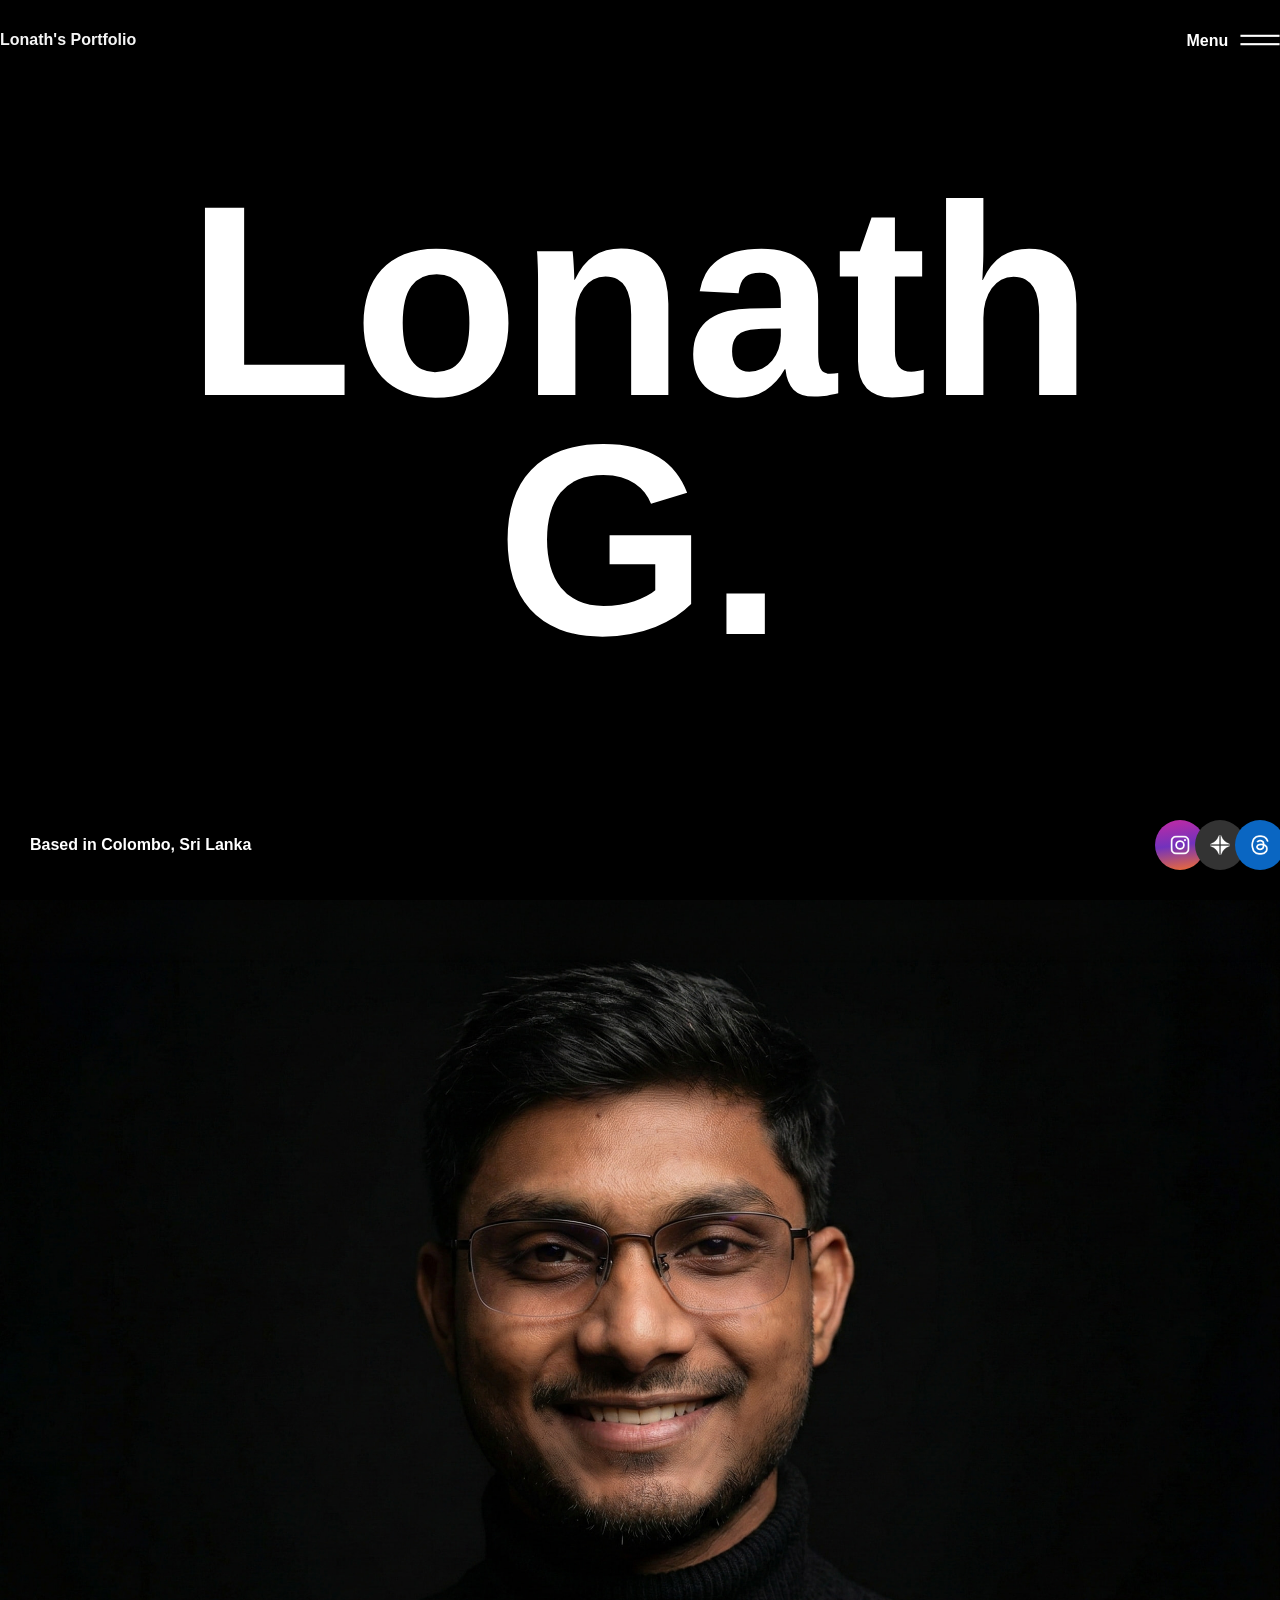
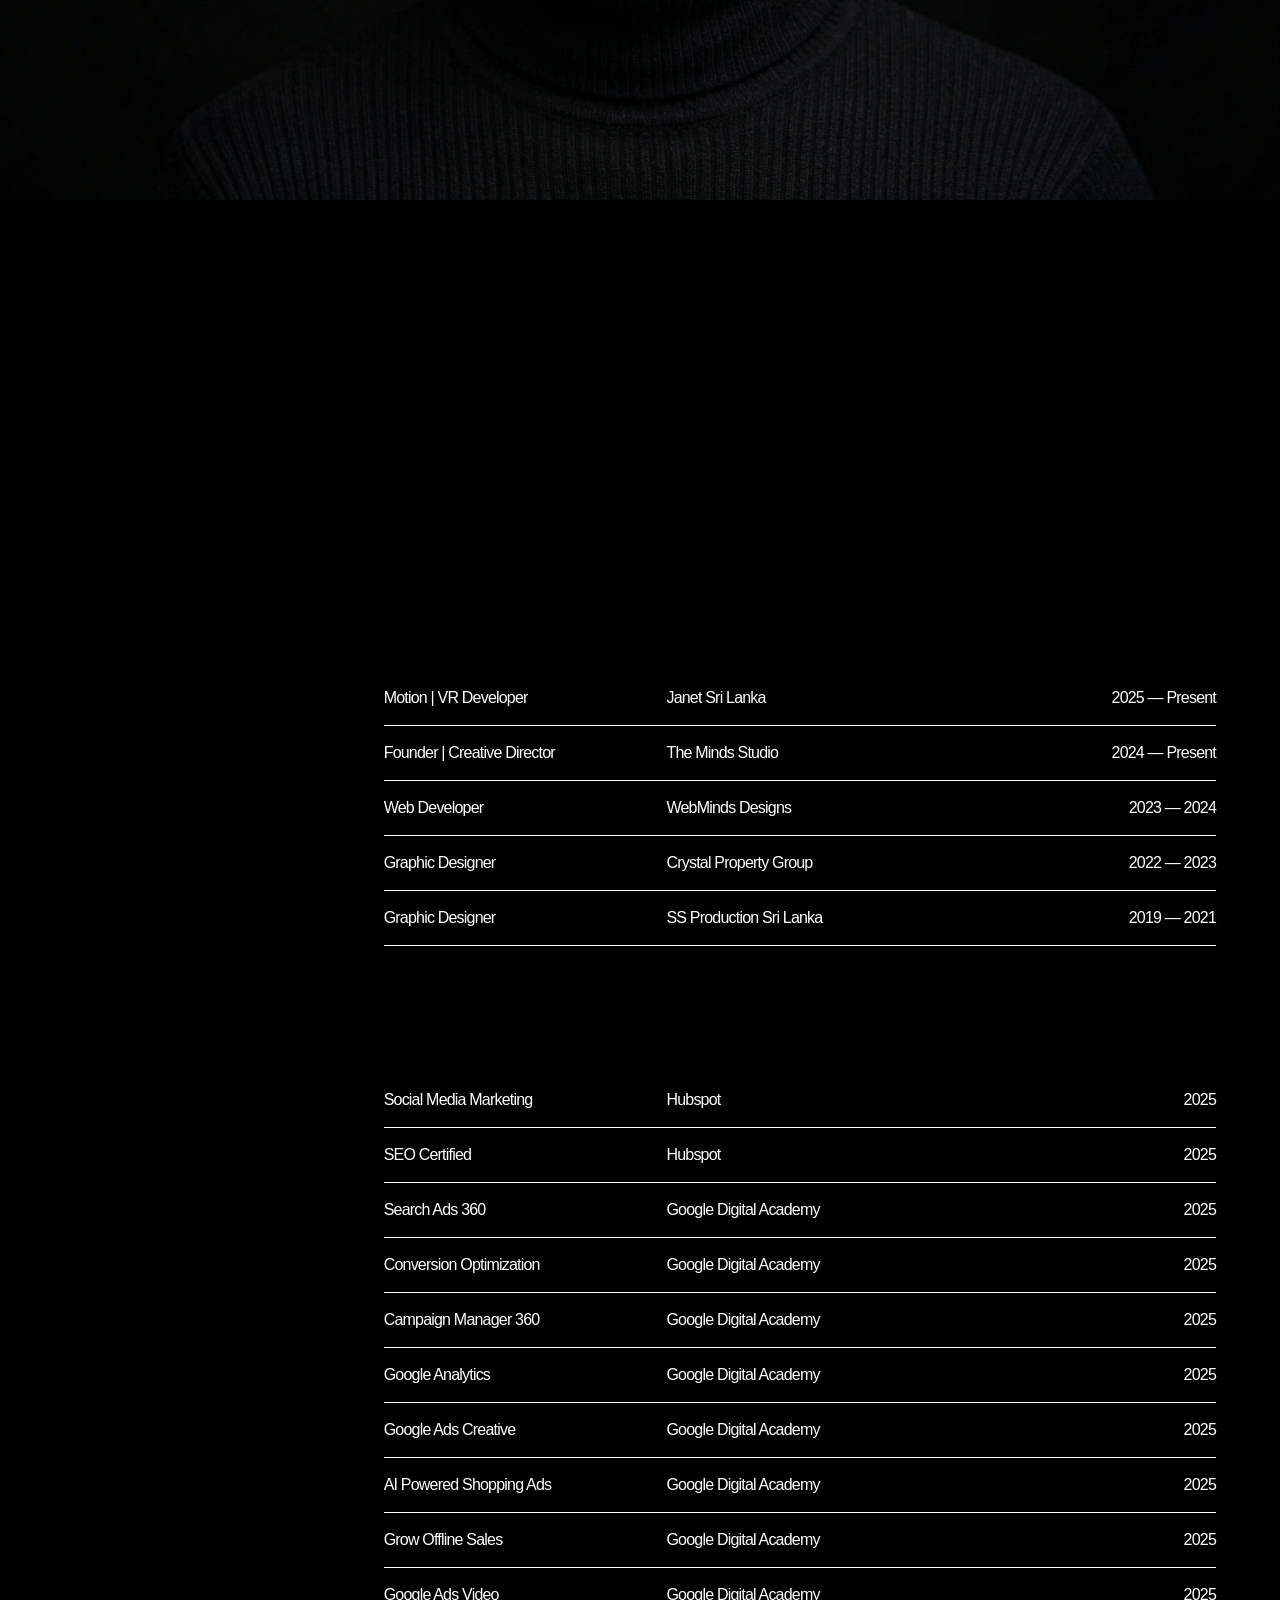
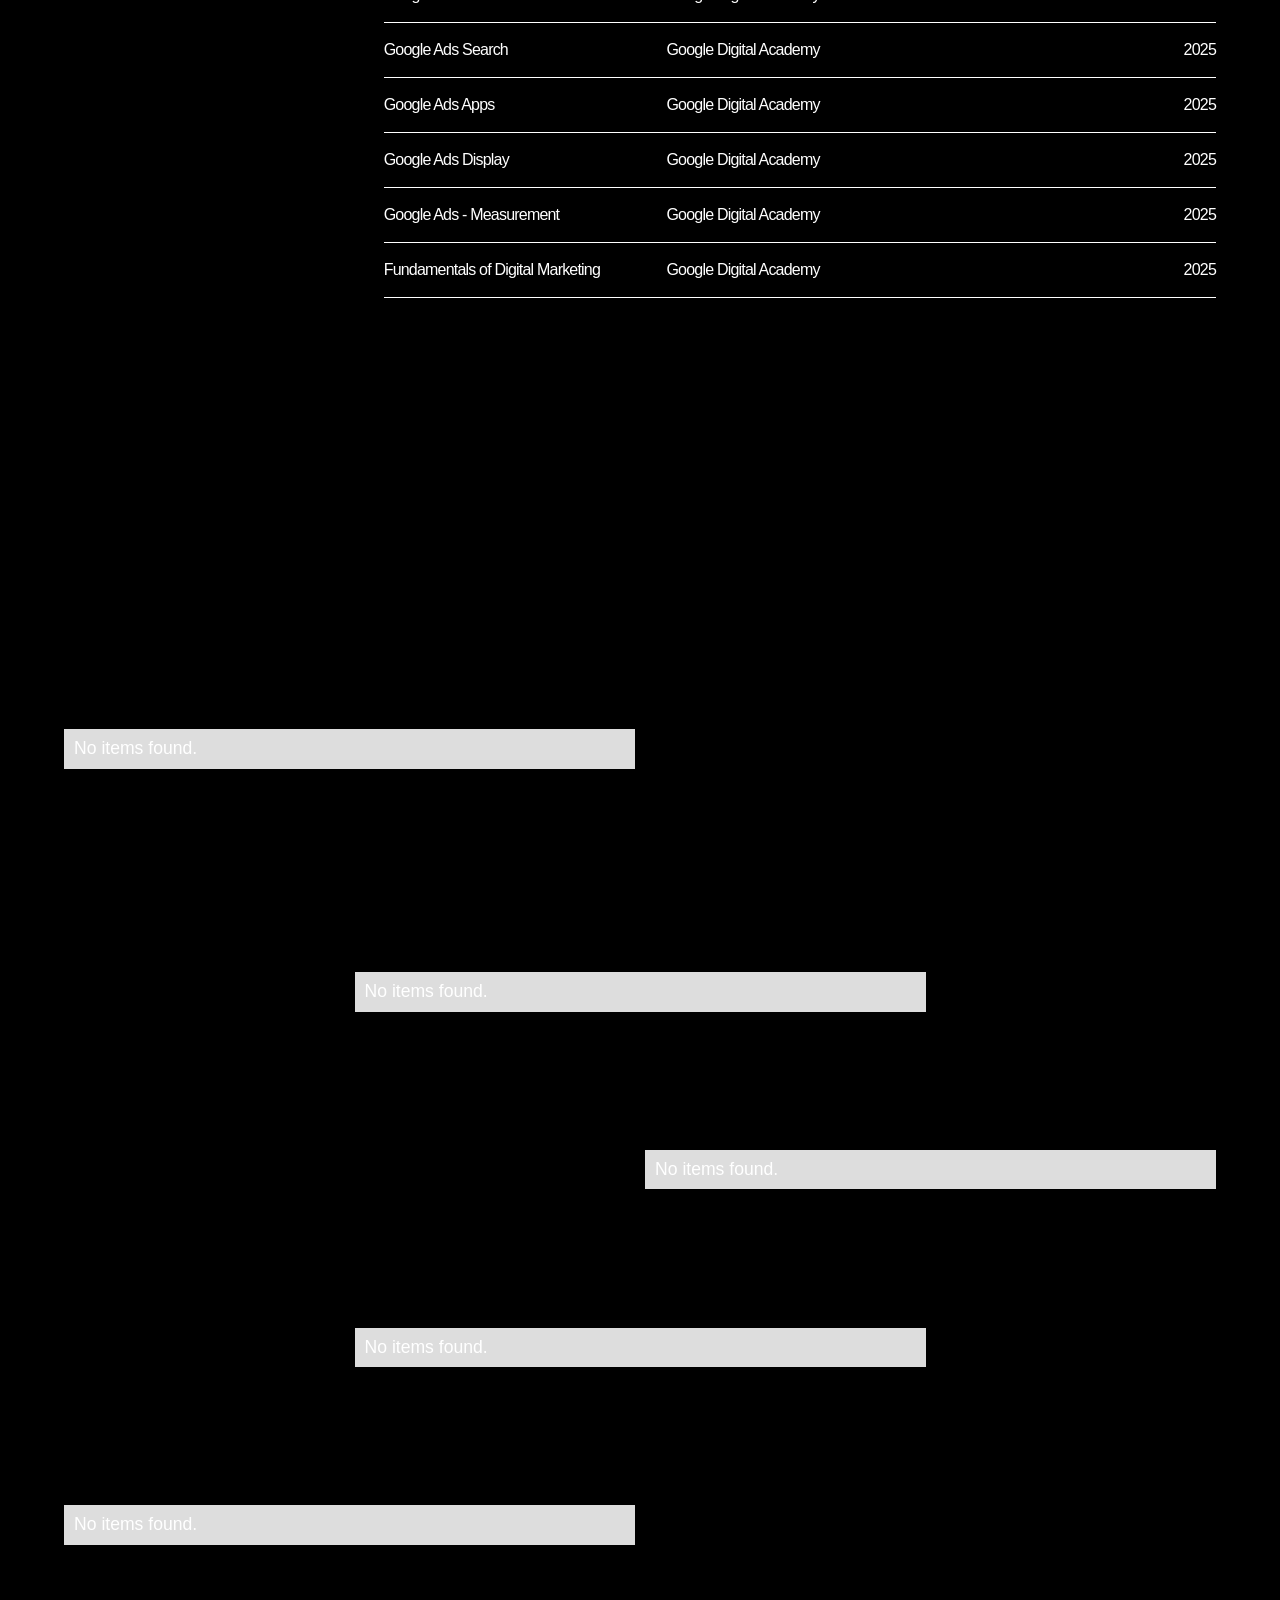
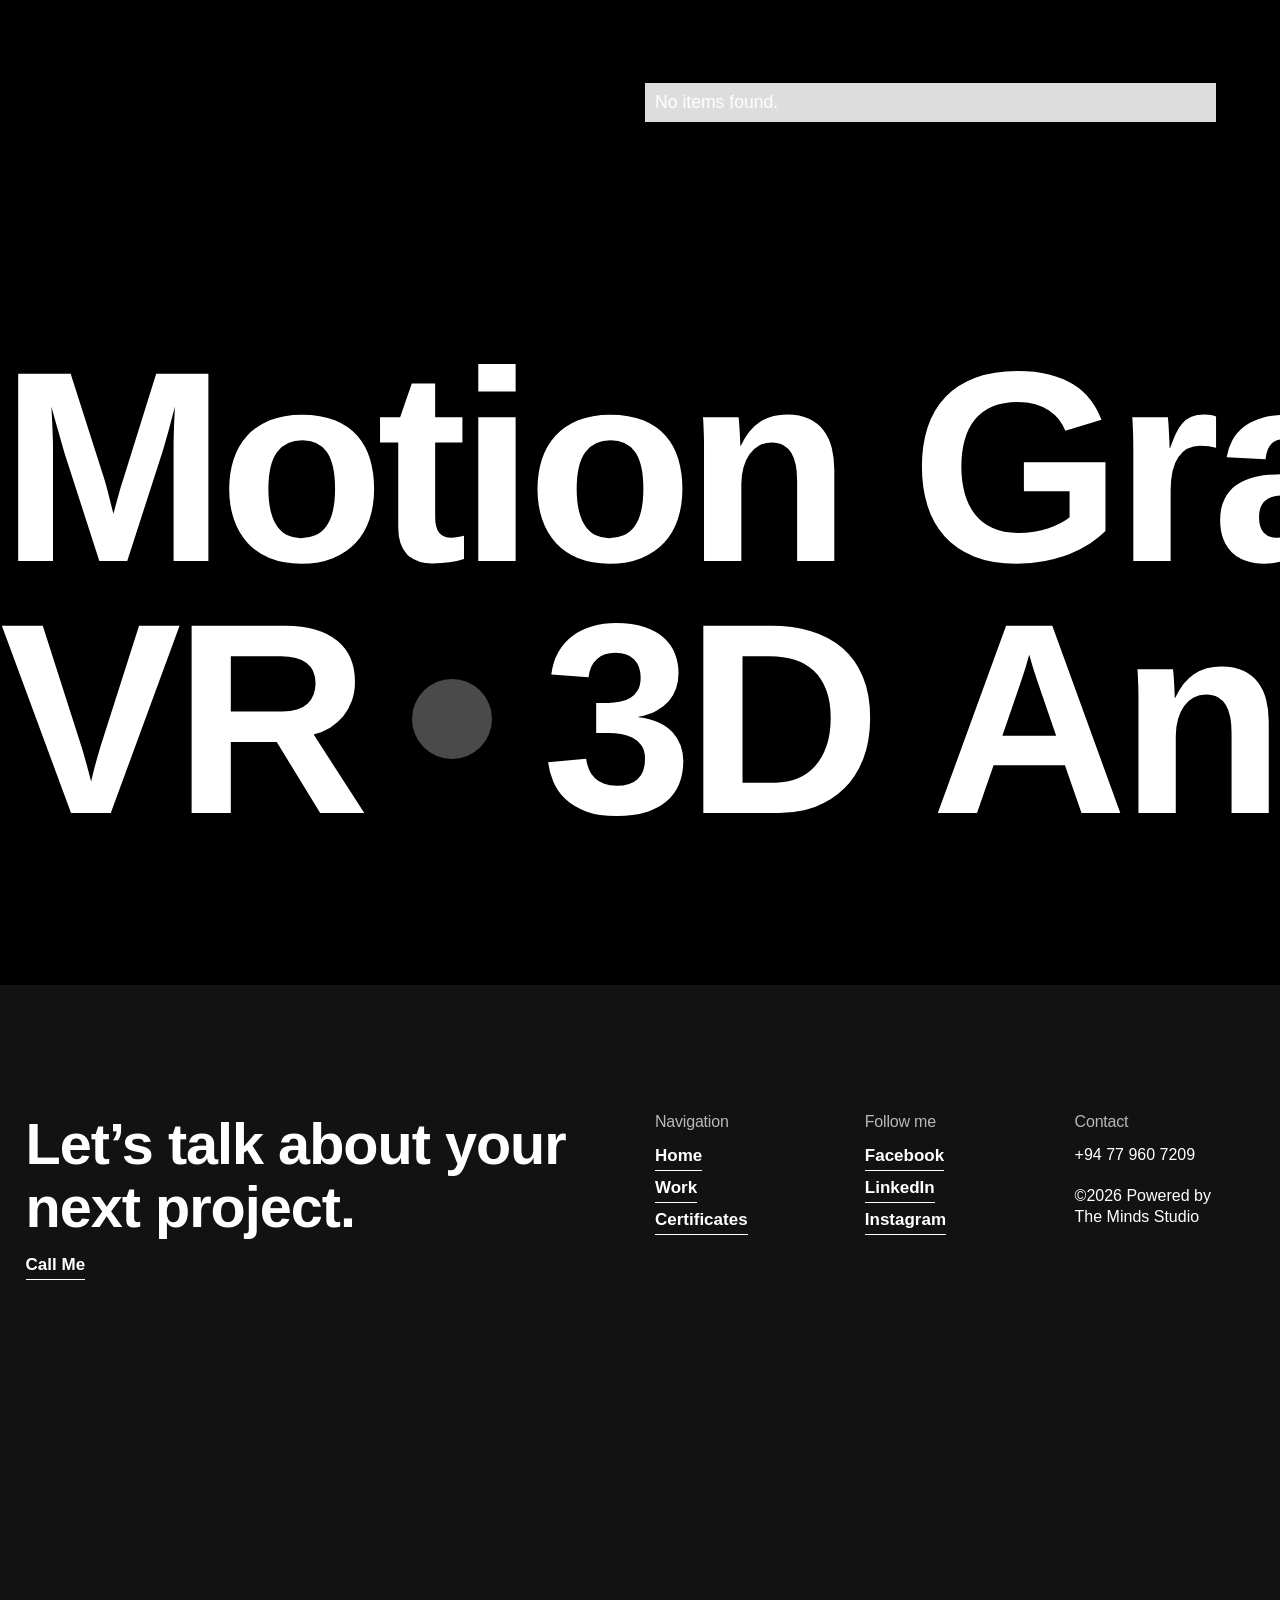
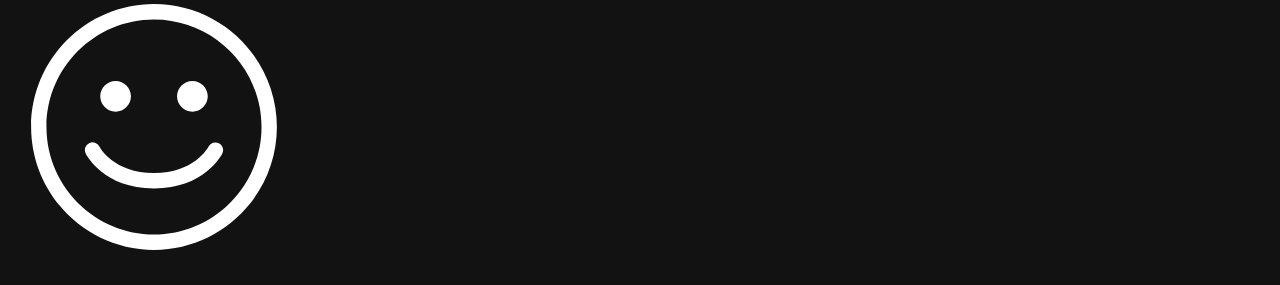
==== index.html @ 2dbf4e5f "Initial commit" ====
<!DOCTYPE html><!--  This site was created in Webflow. https://webflow.com  --><!--  Last Published: Sun Mar 08 2026 04:49:27 GMT+0000 (Coordinated Universal Time)  -->
<html data-wf-page="69a5fb78d1ae18276d7ebab6" data-wf-site="69a5fb76d1ae18276d7eba1f" lang="en">
<head>
  <meta charset="utf-8">
  <title>Lonath&#x27;s Portfolio</title>
  <meta content="Creative Director &amp; Designer specializing in premium visual storytelling, web development, and VR experiences." name="description">
  <meta content="Lonath&#x27;s Portfolio" property="og:title">
  <meta content="Creative Director &amp; Designer specializing in premium visual storytelling, web development, and VR experiences." property="og:description">
  <meta content="Lonath&#x27;s Portfolio" property="twitter:title">
  <meta content="Creative Director &amp; Designer specializing in premium visual storytelling, web development, and VR experiences." property="twitter:description">
  <meta property="og:type" content="website">
  <meta content="summary_large_image" name="twitter:card">
  <meta content="width=device-width, initial-scale=1" name="viewport">
  <meta content="Webflow" name="generator">
  <link href="css/normalize.css" rel="stylesheet" type="text/css">
  <link href="css/webflow.css" rel="stylesheet" type="text/css">
  <link href="css/lonaths-top-notch-site.webflow.css" rel="stylesheet" type="text/css">
  <style>@media (min-width:992px) {html.w-mod-js:not(.w-mod-ix) [data-w-id="0b3fba00-485a-ccae-cf4e-2508ee5c7bbb"] {opacity:0;}html.w-mod-js:not(.w-mod-ix) [data-w-id="3b94190e-aeef-faf5-e182-2633d31f0d5a"] {opacity:0;}html.w-mod-js:not(.w-mod-ix) [data-w-id="db653101-3a9f-9012-40ad-24029248e22f"] {opacity:0;}html.w-mod-js:not(.w-mod-ix) [data-w-id="ee4097f6-a035-a173-5f76-50d1c4376c16"] {opacity:0;}html.w-mod-js:not(.w-mod-ix) [data-w-id="18aa4897-5644-0944-1a97-047d9556bfaf"] {opacity:0;}html.w-mod-js:not(.w-mod-ix) [data-w-id="18aa4897-5644-0944-1a97-047d9556bfe5"] {opacity:0;}}</style>
  <link href="https://fonts.googleapis.com" rel="preconnect">
  <link href="https://fonts.gstatic.com" rel="preconnect" crossorigin="anonymous">
  <script src="https://ajax.googleapis.com/ajax/libs/webfont/1.6.26/webfont.js" type="text/javascript"></script>
  <script type="text/javascript">WebFont.load({  google: {    families: ["Caveat:300,400,500,600,700","Caveat Brush:300,400,500,600,700","Inter:300,400,500,600,700","Playfair Display:300,400,500,600,700"]  }});</script>
  <script type="text/javascript">!function(o,c){var n=c.documentElement,t=" w-mod-";n.className+=t+"js",("ontouchstart"in o||o.DocumentTouch&&c instanceof DocumentTouch)&&(n.className+=t+"touch")}(window,document);</script>
  <link href="images/favicon.jpg" rel="shortcut icon" type="image/x-icon">
  <link href="images/webclip.png" rel="apple-touch-icon">
  <script type="application/ld+json">
{
  "@context": "https://schema.org",
  "@type": "ProfilePage",
  "name": "John Lioré - Creative Developer Portfolio",
  "url": "/",
  "inLanguage": "en",
  "about": {
    "@type": "Person",
    "name": "John Lioré",
    "jobTitle": "Creative Developer",
    "description": "Design driven creative developer focused on building immersive, high impact digital products. I began as a graphic designer and grew into a creative developer, which gives me a rare mix of visual intuition and technical thinking.",
    "address": {
      "@type": "PostalAddress",
      "addressLocality": "Amsterdam",
      "addressCountry": "NL"
    },
    "knowsAbout": [
      "Motion Graphics",
      "Visual Effects",
      "Video Editing",
      "Logo Animation",
      "UI Animation",
      "3D Animation",
      "Intro Design",
      "Interactive Typography",
      "Web Design",
      "Front-End Development"
    ],
    "hasOccupation": [
      {
        "@type": "Occupation",
        "name": "Creative Developer",
        "occupationLocation": {
          "@type": "Organization",
          "name": "Beqi Studio"
        },
        "estimatedSalary": {
          "@type": "MonetaryAmountDistribution",
          "duration": "2024 to Present"
        }
      },
      {
        "@type": "Occupation",
        "name": "Front-End Developer",
        "occupationLocation": {
          "@type": "Organization",
          "name": "Nova Digital Studio"
        },
        "estimatedSalary": {
          "@type": "MonetaryAmountDistribution",
          "duration": "2021 to 2023"
        }
      },
      {
        "@type": "Occupation",
        "name": "UI Developer",
        "occupationLocation": {
          "@type": "Organization",
          "name": "Brightline Creative"
        },
        "estimatedSalary": {
          "@type": "MonetaryAmountDistribution",
          "duration": "2020 to 2022"
        }
      },
      {
        "@type": "Occupation",
        "name": "Web Designer",
        "occupationLocation": {
          "@type": "Organization",
          "name": "Elliot Studio"
        },
        "estimatedSalary": {
          "@type": "MonetaryAmountDistribution",
          "duration": "2017 to 2021"
        }
      }
    ],
    "award": [
      "Awwwards – Site of the Day",
      "FWA – Site of the Day",
      "CSS Design Awards – Best UI",
      "Behance – Featured in Design",
      "Webflow Awards – Studio of the Year"
    ],
    "sameAs": [
      "https://x.com/",
      "https://linkedin.com/",
      "https://instagram.com/",
      "https://dribbble.com/"
    ]
  }
}
</script>
</head>
<body>
  <div class="navigation-wrapper">
    <div class="navigation second">
      <a href="index.html" aria-current="page" class="logo-flex w-inline-block w--current">
        <div class="sub-logo-text">Lonath&#x27;s Portfolio</div>
      </a>
      <div class="second-part">
        <div data-w-id="ce8df1c1-5352-3613-bd40-cca82f02d5f5" class="hamburger second">
          <div class="menu-text-wrapper">
            <div class="menu-text">Menu</div>
            <div class="menu-text">Close</div>
          </div>
          <div class="hamburger-menu _2"><img loading="lazy" src="images/logo.svg" alt="" class="dots"><img loading="lazy" src="images/remove.svg" alt="" class="remove"></div>
        </div>
      </div>
    </div>
    <div class="menu">
      <div class="menu-circle"></div>
      <div class="container">
        <div class="navigation-content-2">
          <a href="index.html" aria-current="page" class="navigation-main first w-inline-block w--current">
            <h3 class="number-text _01">01.</h3>
            <div class="nav-overflow">
              <h2 class="navigation-text _01">Home</h2>
              <div class="line-below"></div>
            </div>
          </a>
          <a href="work.html" class="navigation-main second w-inline-block">
            <h3 class="number-text _02">02.</h3>
            <div class="nav-overflow">
              <h2 class="navigation-text _02">Work</h2>
              <div class="line-below"></div>
            </div>
          </a>
          <a href="mailto:contact@maia.studio" class="navigation-main third w-inline-block">
            <h3 class="number-text _03">03.</h3>
            <div class="nav-overflow">
              <h2 class="navigation-text _03">Contact</h2>
              <div class="line-below"></div>
            </div>
          </a>
        </div>
      </div>
    </div>
  </div>
  <div data-w-id="87e28539-bfc6-1e4f-0808-65f3c938a801" class="hero">
    <div class="container">
      <div class="hero-flex">
        <div class="heading-main">
          <h1 data-w-id="87e28539-bfc6-1e4f-0808-65f3c938a805" class="title-1">Lonath</h1>
          <h1 class="title-1 hide">Immersive</h1>
          <div class="heading-overlay"></div>
        </div>
        <div class="heading-main">
          <h1 data-w-id="87e28539-bfc6-1e4f-0808-65f3c938a80b" class="title-1">G.</h1>
          <h1 class="title-1 hide">Designer</h1>
          <div class="heading-overlay-2"></div>
        </div>
      </div>
    </div>
    <div class="container-bottom">
      <div class="bottom-grid">
        <div>
          <div class="location-wrapper">
            <div class="globe" data-w-id="87e28539-bfc6-1e4f-0808-65f3c938a814" data-animation-type="lottie" data-src="https://cdn.prod.website-files.com/67d826190c1366278df6675f/67d98cf3ae8639a69878afe1_icons8-globe.json" data-loop="1" data-direction="-1" data-autoplay="1" data-is-ix2-target="0" data-renderer="svg" data-default-duration="0" data-duration="1.1666666666666667"></div>
            <p class="top-text">Based in Colombo, Sri Lanka</p>
          </div>
        </div>
        <div>
          <div class="social-wrapper-top">
            <a data-w-id="87e28539-bfc6-1e4f-0808-65f3c938a81c" href="https://www.instagram.com/lonath__/" target="_blank" class="social-icon-main w-inline-block"><img width="20" loading="lazy" alt="" src="images/insta_1insta.webp" class="animation-image _3">
              <div class="social-circle instagram"></div>
            </a>
            <a data-w-id="87e28539-bfc6-1e4f-0808-65f3c938a81f" href="https://web.facebook.com/lonath.gunawardena.5" target="_blank" class="social-icon-main w-inline-block"><img width="20" loading="lazy" alt="" src="images/contra_1contra.webp" class="animation-image _3">
              <div class="social-circle contra"></div>
            </a>
            <a data-w-id="87e28539-bfc6-1e4f-0808-65f3c938a822" href="https://www.linkedin.com/in/lonath-gunawardena-4b6a8624b/" target="_blank" class="social-icon-main w-inline-block"><img width="21" loading="lazy" alt="" src="images/thread_1thread.webp" class="animation-image _3">
              <div class="social-circle linkdin"></div>
            </a>
          </div>
        </div>
      </div>
    </div>
  </div>
  <section class="section-photo video">
    <div class="work-card">
      <div class="image-animation"><img src="images/Lonath-Potrait.jpg" loading="lazy" alt="" class="image-bacgkround"></div>
    </div>
    <div data-w-id="4bee6ff2-529b-2fce-f847-c90c79814f27" class="trigger"></div>
  </section>
  <section class="section gray">
    <div class="container">
      <div data-w-id="0b3fba00-485a-ccae-cf4e-2508ee5c7bbb" class="about-grid">
        <h3 id="w-node-fa3fd15e-4c12-6067-fcf4-ff1a521516c2-6d7ebab6" class="page-title flex third">I began as a graphic designer and grew into a creative developer, which gives me a rare mix of visual intuition and technical thinking.</h3>
        <h3 class="page-title flex second">Design driven creative developer focused on building immersive, high impact digital products.</h3>
      </div>
      <div class="margin-80">
        <div class="about-grid reverse">
          <h3 id="w-node-_3b94190e-aeef-faf5-e182-2633d31f0d5a-6d7ebab6" data-w-id="3b94190e-aeef-faf5-e182-2633d31f0d5a" class="page-title flex third">Experience</h3>
          <div>
            <div class="awards-list">
              <div class="item-wrapper">
                <div class="text-flex">
                  <h3 class="display-2 second _1-4-rem">Motion | VR Developer</h3>
                  <h3 id="w-node-a1b123f2-eaf6-98ec-0b5c-ee518e304063-6d7ebab6" class="display-2 second _1-4-rem">Janet Sri Lanka</h3>
                  <h3 id="w-node-_827c368f-4602-2eea-06da-ff05afce1891-6d7ebab6" class="display-2 second _1-4-rem">2025 — Present</h3>
                </div>
                <div class="line-divider-award">
                  <div class="line-absolute"></div>
                </div>
              </div>
              <div class="item-wrapper">
                <div class="text-flex">
                  <h3 class="display-2 second _1-4-rem">Founder | Creative Director</h3>
                  <h3 id="w-node-a5c9b3b3-ec45-7148-8612-f2d0f8e4f1b9-6d7ebab6" class="display-2 second _1-4-rem">The Minds Studio</h3>
                  <h3 id="w-node-a5c9b3b3-ec45-7148-8612-f2d0f8e4f1bb-6d7ebab6" class="display-2 second _1-4-rem">2024 — Present</h3>
                </div>
                <div class="line-divider-award">
                  <div class="line-absolute"></div>
                </div>
              </div>
              <div class="item-wrapper">
                <div class="text-flex">
                  <h3 class="display-2 second _1-4-rem">Web Developer</h3>
                  <h3 id="w-node-_252ece4f-c3ea-04c0-bcf9-5cea803d1d4a-6d7ebab6" class="display-2 second _1-4-rem">WebMinds Designs</h3>
                  <h3 id="w-node-_252ece4f-c3ea-04c0-bcf9-5cea803d1d4c-6d7ebab6" class="display-2 second _1-4-rem">2023 — 2024</h3>
                </div>
                <div class="line-divider-award">
                  <div class="line-absolute"></div>
                </div>
              </div>
              <div class="item-wrapper">
                <div class="text-flex">
                  <h3 class="display-2 second _1-4-rem">Graphic Designer</h3>
                  <h3 id="w-node-_72262d78-23ca-1631-422d-2a5abd2f23fd-6d7ebab6" class="display-2 second _1-4-rem">Crystal Property Group</h3>
                  <h3 id="w-node-_72262d78-23ca-1631-422d-2a5abd2f23ff-6d7ebab6" class="display-2 second _1-4-rem">2022 — 2023</h3>
                </div>
                <div class="line-divider-award">
                  <div class="line-absolute"></div>
                </div>
              </div>
              <div class="item-wrapper">
                <div class="text-flex">
                  <h3 class="display-2 second _1-4-rem">Graphic Designer</h3>
                  <h3 id="w-node-_09c2cf01-33f8-d550-424c-dc6cbcfe1257-6d7ebab6" class="display-2 second _1-4-rem">SS Production Sri Lanka</h3>
                  <h3 id="w-node-_09c2cf01-33f8-d550-424c-dc6cbcfe1259-6d7ebab6" class="display-2 second _1-4-rem">2019 — 2021</h3>
                </div>
                <div class="line-divider-award">
                  <div class="line-absolute"></div>
                </div>
              </div>
            </div>
            <div data-w-id="db653101-3a9f-9012-40ad-24029248e22f" class="margin-20">
              <a href="work.html" class="button-with-line invert w-inline-block">
                <div class="button-text-wrapper">
                  <div class="button-text">View All Work</div>
                  <div class="button-text">View All Work</div>
                </div>
                <div class="button-line-first">
                  <div class="button-line-overlay"></div>
                </div>
              </a>
            </div>
          </div>
        </div>
      </div>
      <div class="margin-80">
        <div class="about-grid reverse">
          <h3 id="w-node-_18aa4897-5644-0944-1a97-047d9556bfaf-6d7ebab6" data-w-id="18aa4897-5644-0944-1a97-047d9556bfaf" class="page-title flex third">Certifications</h3>
          <div>
            <div class="awards-list">
              <div class="item-wrapper">
                <div class="text-flex">
                  <h3 class="display-2 second _1-4-rem">Social Media Marketing</h3>
                  <h3 id="w-node-_18aa4897-5644-0944-1a97-047d9556bfb7-6d7ebab6" class="display-2 second _1-4-rem">Hubspot</h3>
                  <h3 id="w-node-_18aa4897-5644-0944-1a97-047d9556bfb9-6d7ebab6" class="display-2 second _1-4-rem">2025</h3>
                </div>
                <div class="line-divider-award">
                  <div class="line-absolute"></div>
                </div>
              </div>
              <div class="item-wrapper">
                <div class="text-flex">
                  <h3 class="display-2 second _1-4-rem">SEO Certified</h3>
                  <h3 id="w-node-_18aa4897-5644-0944-1a97-047d9556bfc1-6d7ebab6" class="display-2 second _1-4-rem">Hubspot</h3>
                  <h3 id="w-node-_18aa4897-5644-0944-1a97-047d9556bfc3-6d7ebab6" class="display-2 second _1-4-rem">2025</h3>
                </div>
                <div class="line-divider-award">
                  <div class="line-absolute"></div>
                </div>
              </div>
              <div class="item-wrapper">
                <div class="text-flex">
                  <h3 class="display-2 second _1-4-rem">Search Ads 360</h3>
                  <h3 id="w-node-_18aa4897-5644-0944-1a97-047d9556bfcb-6d7ebab6" class="display-2 second _1-4-rem">Google Digital Academy</h3>
                  <h3 id="w-node-_18aa4897-5644-0944-1a97-047d9556bfcd-6d7ebab6" class="display-2 second _1-4-rem">2025</h3>
                </div>
                <div class="line-divider-award">
                  <div class="line-absolute"></div>
                </div>
              </div>
              <div class="item-wrapper">
                <div class="text-flex">
                  <h3 class="display-2 second _1-4-rem">Conversion Optimization</h3>
                  <h3 id="w-node-_18aa4897-5644-0944-1a97-047d9556bfd5-6d7ebab6" class="display-2 second _1-4-rem">Google Digital Academy</h3>
                  <h3 id="w-node-_18aa4897-5644-0944-1a97-047d9556bfd7-6d7ebab6" class="display-2 second _1-4-rem">2025</h3>
                </div>
                <div class="line-divider-award">
                  <div class="line-absolute"></div>
                </div>
              </div>
              <div class="item-wrapper">
                <div class="text-flex">
                  <h3 class="display-2 second _1-4-rem">Campaign Manager 360</h3>
                  <h3 id="w-node-_18aa4897-5644-0944-1a97-047d9556bfdf-6d7ebab6" class="display-2 second _1-4-rem">Google Digital Academy</h3>
                  <h3 id="w-node-_18aa4897-5644-0944-1a97-047d9556bfe1-6d7ebab6" class="display-2 second _1-4-rem">2025</h3>
                </div>
                <div class="line-divider-award">
                  <div class="line-absolute"></div>
                </div>
              </div>
              <div class="item-wrapper">
                <div class="text-flex">
                  <h3 class="display-2 second _1-4-rem">Google Analytics</h3>
                  <h3 id="w-node-_80454e98-71af-9041-dc75-0cc26d0b9949-6d7ebab6" class="display-2 second _1-4-rem">Google Digital Academy</h3>
                  <h3 id="w-node-_80454e98-71af-9041-dc75-0cc26d0b994b-6d7ebab6" class="display-2 second _1-4-rem">2025</h3>
                </div>
                <div class="line-divider-award">
                  <div class="line-absolute"></div>
                </div>
              </div>
              <div class="item-wrapper">
                <div class="text-flex">
                  <h3 class="display-2 second _1-4-rem">Google Ads Creative</h3>
                  <h3 id="w-node-a1958af2-6f5e-1dfc-f38f-947fd995877f-6d7ebab6" class="display-2 second _1-4-rem">Google Digital Academy</h3>
                  <h3 id="w-node-a1958af2-6f5e-1dfc-f38f-947fd9958781-6d7ebab6" class="display-2 second _1-4-rem">2025</h3>
                </div>
                <div class="line-divider-award">
                  <div class="line-absolute"></div>
                </div>
              </div>
              <div class="item-wrapper">
                <div class="text-flex">
                  <h3 class="display-2 second _1-4-rem">AI Powered Shopping Ads</h3>
                  <h3 id="w-node-_80b16c97-abd2-2737-c795-f655ce60689d-6d7ebab6" class="display-2 second _1-4-rem">Google Digital Academy</h3>
                  <h3 id="w-node-_80b16c97-abd2-2737-c795-f655ce60689f-6d7ebab6" class="display-2 second _1-4-rem">2025</h3>
                </div>
                <div class="line-divider-award">
                  <div class="line-absolute"></div>
                </div>
              </div>
              <div class="item-wrapper">
                <div class="text-flex">
                  <h3 class="display-2 second _1-4-rem">Grow Offline Sales</h3>
                  <h3 id="w-node-_5d93a829-e38f-b09a-bcfa-15c3bd98e330-6d7ebab6" class="display-2 second _1-4-rem">Google Digital Academy</h3>
                  <h3 id="w-node-_5d93a829-e38f-b09a-bcfa-15c3bd98e332-6d7ebab6" class="display-2 second _1-4-rem">2025</h3>
                </div>
                <div class="line-divider-award">
                  <div class="line-absolute"></div>
                </div>
              </div>
              <div class="item-wrapper">
                <div class="text-flex">
                  <h3 class="display-2 second _1-4-rem">Google Ads Video</h3>
                  <h3 id="w-node-d75ec778-8884-ecdb-2834-2ed335962537-6d7ebab6" class="display-2 second _1-4-rem">Google Digital Academy</h3>
                  <h3 id="w-node-d75ec778-8884-ecdb-2834-2ed335962539-6d7ebab6" class="display-2 second _1-4-rem">2025</h3>
                </div>
                <div class="line-divider-award">
                  <div class="line-absolute"></div>
                </div>
              </div>
              <div class="item-wrapper">
                <div class="text-flex">
                  <h3 class="display-2 second _1-4-rem">Google Ads Search</h3>
                  <h3 id="w-node-_1db895c1-c9c2-74ea-a3f0-a679a4d3fc6e-6d7ebab6" class="display-2 second _1-4-rem">Google Digital Academy</h3>
                  <h3 id="w-node-_1db895c1-c9c2-74ea-a3f0-a679a4d3fc70-6d7ebab6" class="display-2 second _1-4-rem">2025</h3>
                </div>
                <div class="line-divider-award">
                  <div class="line-absolute"></div>
                </div>
              </div>
              <div class="item-wrapper">
                <div class="text-flex">
                  <h3 class="display-2 second _1-4-rem">Google Ads Apps</h3>
                  <h3 id="w-node-cc6e64a5-c8bc-9663-2282-c8a9a866019e-6d7ebab6" class="display-2 second _1-4-rem">Google Digital Academy</h3>
                  <h3 id="w-node-cc6e64a5-c8bc-9663-2282-c8a9a86601a0-6d7ebab6" class="display-2 second _1-4-rem">2025</h3>
                </div>
                <div class="line-divider-award">
                  <div class="line-absolute"></div>
                </div>
              </div>
              <div class="item-wrapper">
                <div class="text-flex">
                  <h3 class="display-2 second _1-4-rem">Google Ads Display</h3>
                  <h3 id="w-node-_3ed755fc-e14b-7bb7-98c6-c50593b43b2b-6d7ebab6" class="display-2 second _1-4-rem">Google Digital Academy</h3>
                  <h3 id="w-node-_3ed755fc-e14b-7bb7-98c6-c50593b43b2d-6d7ebab6" class="display-2 second _1-4-rem">2025</h3>
                </div>
                <div class="line-divider-award">
                  <div class="line-absolute"></div>
                </div>
              </div>
              <div class="item-wrapper">
                <div class="text-flex">
                  <h3 class="display-2 second _1-4-rem">Google Ads - Measurement</h3>
                  <h3 id="w-node-fa5f7bd9-0fa9-f9eb-2043-52fd1ad19dd2-6d7ebab6" class="display-2 second _1-4-rem">Google Digital Academy</h3>
                  <h3 id="w-node-fa5f7bd9-0fa9-f9eb-2043-52fd1ad19dd4-6d7ebab6" class="display-2 second _1-4-rem">2025</h3>
                </div>
                <div class="line-divider-award">
                  <div class="line-absolute"></div>
                </div>
              </div>
              <div class="item-wrapper">
                <div class="text-flex">
                  <h3 class="display-2 second _1-4-rem">Fundamentals of Digital Marketing</h3>
                  <h3 id="w-node-_93b32373-b6dc-3f1b-ddc6-ac6ebc34b07d-6d7ebab6" class="display-2 second _1-4-rem">Google Digital Academy</h3>
                  <h3 id="w-node-_93b32373-b6dc-3f1b-ddc6-ac6ebc34b07f-6d7ebab6" class="display-2 second _1-4-rem">2025</h3>
                </div>
                <div class="line-divider-award">
                  <div class="line-absolute"></div>
                </div>
              </div>
            </div>
            <div data-w-id="18aa4897-5644-0944-1a97-047d9556bfe5" class="margin-20">
              <a href="work.html" class="button-with-line invert w-inline-block">
                <div class="button-text-wrapper">
                  <div class="button-text">View All Certifications</div>
                  <div class="button-text">View All Work</div>
                </div>
                <div class="button-line-first">
                  <div class="button-line-overlay"></div>
                </div>
              </a>
            </div>
          </div>
        </div>
      </div>
    </div>
  </section>
  <section class="section">
    <div class="container">
      <div class="work-grid add-space">
        <div id="w-node-f1c1b04c-cbd2-d2c5-e211-973a00e36259-6d7ebab6">
          <div class="w-dyn-list">
            <div role="list" class="w-dyn-items">
              <div role="listitem" class="collection-item w-dyn-item">
                <div class="project-content">
                  <a href="#" class="project-wrapper-link w-inline-block"><img loading="lazy" src="" alt="" class="project-photo _01 w-dyn-bind-empty">
                    <div class="left-part"></div>
                    <div class="right-part"></div>
                    <div class="top-part"></div>
                    <div class="bottom-part"></div>
                  </a>
                  <div class="margin-20px make-0px">
                    <div class="project-flex">
                      <div class="flex-pixel">
                        <h3 class="project-small-title biger w-dyn-bind-empty"></h3>
                        <h3 class="project-small-title biger w-dyn-bind-empty"></h3>
                      </div>
                      <div class="flex-pixel _2">
                        <h3 class="project-small-title lighter w-dyn-bind-empty"></h3>
                        <h3 class="project-small-title lighter w-dyn-bind-empty"></h3>
                      </div>
                    </div>
                  </div>
                </div>
              </div>
            </div>
            <div class="w-dyn-empty">
              <div>No items found.</div>
            </div>
          </div>
        </div>
        <div id="w-node-ee4097f6-a035-a173-5f76-50d1c4376c16-6d7ebab6" data-w-id="ee4097f6-a035-a173-5f76-50d1c4376c16">
          <h3 class="page-title flex">Work <span class="small">©21 — 25</span></h3>
        </div>
      </div>
      <div class="page-divider"></div>
      <div class="work-grid">
        <div id="w-node-f9c008b7-2cc7-a91e-0bae-84f590ec9e2c-6d7ebab6">
          <div class="w-dyn-list">
            <div role="list" class="w-dyn-items">
              <div role="listitem" class="collection-item w-dyn-item">
                <div class="project-content">
                  <a href="#" class="project-wrapper-link w-inline-block"><img loading="lazy" src="" alt="" class="project-photo _01 w-dyn-bind-empty">
                    <div class="left-part"></div>
                    <div class="right-part"></div>
                    <div class="top-part"></div>
                    <div class="bottom-part"></div>
                  </a>
                  <div class="margin-20px make-0px">
                    <div class="project-flex">
                      <div class="flex-pixel">
                        <h3 class="project-small-title biger w-dyn-bind-empty"></h3>
                        <h3 class="project-small-title biger w-dyn-bind-empty"></h3>
                      </div>
                      <div class="flex-pixel _2">
                        <h3 class="project-small-title lighter w-dyn-bind-empty"></h3>
                        <h3 class="project-small-title lighter w-dyn-bind-empty"></h3>
                      </div>
                    </div>
                  </div>
                </div>
              </div>
            </div>
            <div class="w-dyn-empty">
              <div>No items found.</div>
            </div>
          </div>
        </div>
      </div>
      <div class="page-divider"></div>
      <div class="work-grid">
        <div id="w-node-_77f29bc3-b005-025a-05bd-9b0e6bee654a-6d7ebab6">
          <div class="w-dyn-list">
            <div role="list" class="w-dyn-items">
              <div role="listitem" class="collection-item w-dyn-item">
                <div class="project-content">
                  <a href="#" class="project-wrapper-link w-inline-block"><img loading="lazy" src="" alt="" class="project-photo _01 w-dyn-bind-empty">
                    <div class="left-part"></div>
                    <div class="right-part"></div>
                    <div class="top-part"></div>
                    <div class="bottom-part"></div>
                  </a>
                  <div class="margin-20px make-0px">
                    <div class="project-flex">
                      <div class="flex-pixel">
                        <h3 class="project-small-title biger w-dyn-bind-empty"></h3>
                        <h3 class="project-small-title biger w-dyn-bind-empty"></h3>
                      </div>
                      <div class="flex-pixel _2">
                        <h3 class="project-small-title lighter w-dyn-bind-empty"></h3>
                        <h3 class="project-small-title lighter w-dyn-bind-empty"></h3>
                      </div>
                    </div>
                  </div>
                </div>
              </div>
            </div>
            <div class="w-dyn-empty">
              <div>No items found.</div>
            </div>
          </div>
        </div>
      </div>
      <div class="page-divider"></div>
      <div class="work-grid">
        <div id="w-node-_1c6efe86-4b29-3479-ede1-0eaa73142799-6d7ebab6">
          <div class="w-dyn-list">
            <div role="list" class="w-dyn-items">
              <div role="listitem" class="collection-item w-dyn-item">
                <div class="project-content">
                  <a href="#" class="project-wrapper-link w-inline-block"><img loading="lazy" src="" alt="" class="project-photo _01 w-dyn-bind-empty">
                    <div class="left-part"></div>
                    <div class="right-part"></div>
                    <div class="top-part"></div>
                    <div class="bottom-part"></div>
                  </a>
                  <div class="margin-20px make-0px">
                    <div class="project-flex">
                      <div class="flex-pixel">
                        <h3 class="project-small-title biger w-dyn-bind-empty"></h3>
                        <h3 class="project-small-title biger w-dyn-bind-empty"></h3>
                      </div>
                      <div class="flex-pixel _2">
                        <h3 class="project-small-title lighter w-dyn-bind-empty"></h3>
                        <h3 class="project-small-title lighter w-dyn-bind-empty"></h3>
                      </div>
                    </div>
                  </div>
                </div>
              </div>
            </div>
            <div class="w-dyn-empty">
              <div>No items found.</div>
            </div>
          </div>
        </div>
      </div>
      <div class="page-divider"></div>
      <div class="work-grid">
        <div id="w-node-ad9f63c5-98a6-f43b-9ba6-f9ac74b0ff81-6d7ebab6">
          <div class="w-dyn-list">
            <div role="list" class="w-dyn-items">
              <div role="listitem" class="collection-item w-dyn-item">
                <div class="project-content">
                  <a href="#" class="project-wrapper-link w-inline-block"><img loading="lazy" src="" alt="" class="project-photo _01 w-dyn-bind-empty">
                    <div class="left-part"></div>
                    <div class="right-part"></div>
                    <div class="top-part"></div>
                    <div class="bottom-part"></div>
                  </a>
                  <div class="margin-20px make-0px">
                    <div class="project-flex">
                      <div class="flex-pixel">
                        <h3 class="project-small-title biger w-dyn-bind-empty"></h3>
                        <h3 class="project-small-title biger w-dyn-bind-empty"></h3>
                      </div>
                      <div class="flex-pixel _2">
                        <h3 class="project-small-title lighter w-dyn-bind-empty"></h3>
                        <h3 class="project-small-title lighter w-dyn-bind-empty"></h3>
                      </div>
                    </div>
                  </div>
                </div>
              </div>
            </div>
            <div class="w-dyn-empty">
              <div>No items found.</div>
            </div>
          </div>
        </div>
      </div>
      <div class="page-divider"></div>
      <div class="work-grid">
        <div id="w-node-fd1d48c3-1e7d-c3b8-ef71-83b9abfc41a8-6d7ebab6">
          <div class="w-dyn-list">
            <div role="list" class="w-dyn-items">
              <div role="listitem" class="collection-item w-dyn-item">
                <div class="project-content">
                  <a href="#" class="project-wrapper-link w-inline-block"><img loading="lazy" src="" alt="" class="project-photo _01 w-dyn-bind-empty">
                    <div class="left-part"></div>
                    <div class="right-part"></div>
                    <div class="top-part"></div>
                    <div class="bottom-part"></div>
                  </a>
                  <div class="margin-20px make-0px">
                    <div class="project-flex">
                      <div class="flex-pixel">
                        <h3 class="project-small-title biger w-dyn-bind-empty"></h3>
                        <h3 class="project-small-title biger w-dyn-bind-empty"></h3>
                      </div>
                      <div class="flex-pixel _2">
                        <h3 class="project-small-title lighter w-dyn-bind-empty"></h3>
                        <h3 class="project-small-title lighter w-dyn-bind-empty"></h3>
                      </div>
                    </div>
                  </div>
                </div>
              </div>
            </div>
            <div class="w-dyn-empty">
              <div>No items found.</div>
            </div>
          </div>
        </div>
      </div>
    </div>
  </section>
  <section data-w-id="052a9d9b-9b05-ca71-b6f6-08d4179d958b" class="section-cta for-services">
    <div class="main-service-effect">
      <div data-w-id="052a9d9b-9b05-ca71-b6f6-08d4179d958d" class="text-rotator-content">
        <h3 class="text-rotator-big for-services">Motion Graphics</h3>
        <div class="happy-face-hero _130px"></div>
        <h3 class="text-rotator-big for-services">Visual Effects</h3>
        <div class="happy-face-hero _130px"></div>
        <h3 class="text-rotator-big for-services">Video Editing</h3>
        <div class="happy-face-hero _130px"></div>
        <h3 class="text-rotator-big for-services">Logo Animation</h3>
      </div>
      <div data-w-id="052a9d9b-9b05-ca71-b6f6-08d4179d9599" class="text-rotator-content">
        <h3 class="text-rotator-big for-services">VR </h3>
        <div class="happy-face-hero _130px"></div>
        <h3 class="text-rotator-big for-services">3D Animation</h3>
        <div class="happy-face-hero _130px"></div>
        <h3 class="text-rotator-big for-services">Intro Design</h3>
        <div class="happy-face-hero _130px"></div>
        <h3 class="text-rotator-big for-services">Interactive typo</h3>
      </div>
    </div>
  </section>
  <div data-w-id="430377ad-3499-b0a3-857b-a4511ae5d3e9" class="footer-main">
    <div class="container">
      <div>
        <div class="grid-2-columns for-footer">
          <div class="flex">
            <h2 id="w-node-_430377ad-3499-b0a3-857b-a4511ae5d3ee-1ae5d3e9" class="page-title flex second">Let’s talk about your next project.</h2>
            <div>
              <a href="mailto:lk.gcm29@gmail.com?subject=Hello%20there!" class="button-with-line invert w-inline-block">
                <div class="button-text-wrapper">
                  <div class="button-text">Call Me</div>
                  <div class="button-text">Call Me<br></div>
                </div>
                <div class="button-line-first">
                  <div class="button-line-overlay"></div>
                </div>
              </a>
            </div>
          </div>
          <div class="grid-2-columns _3-column">
            <div>
              <div>
                <h2 class="page-title flex third">Navigation</h2>
                <div class="home-flex">
                  <a href="index.html" aria-current="page" class="button-with-line invert w-inline-block w--current">
                    <div class="button-text-wrapper">
                      <div class="button-text">Home</div>
                      <div class="button-text">Home</div>
                    </div>
                    <div class="button-line-first">
                      <div class="button-line-overlay"></div>
                    </div>
                  </a>
                  <a href="work.html" class="button-with-line invert w-inline-block">
                    <div class="button-text-wrapper">
                      <div class="button-text">Work</div>
                      <div class="button-text">Work</div>
                    </div>
                    <div class="button-line-first">
                      <div class="button-line-overlay"></div>
                    </div>
                  </a>
                  <a href="certificates.html" class="button-with-line invert w-inline-block">
                    <div class="button-text-wrapper">
                      <div class="button-text">Certificates</div>
                      <div class="button-text">Work</div>
                    </div>
                    <div class="button-line-first">
                      <div class="button-line-overlay"></div>
                    </div>
                  </a>
                </div>
              </div>
            </div>
            <div>
              <h2 class="page-title flex third">Follow me</h2>
              <div class="home-flex">
                <a href="https://web.facebook.com/lonath.gunawardena.5" target="_blank" class="button-with-line invert w-inline-block">
                  <div class="button-text-wrapper">
                    <div class="button-text">Facebook</div>
                    <div class="button-text">x</div>
                  </div>
                  <div class="button-line-first">
                    <div class="button-line-overlay"></div>
                  </div>
                </a>
                <a href="https://www.linkedin.com/in/lonath-gunawardena-4b6a8624b/" target="_blank" class="button-with-line invert w-inline-block">
                  <div class="button-text-wrapper">
                    <div class="button-text">LinkedIn</div>
                    <div class="button-text">LinkedIn</div>
                  </div>
                  <div class="button-line-first">
                    <div class="button-line-overlay"></div>
                  </div>
                </a>
                <a href="https://www.instagram.com/lonath__/" class="button-with-line invert w-inline-block">
                  <div class="button-text-wrapper">
                    <div class="button-text">Instagram</div>
                    <div class="button-text">Instagram</div>
                  </div>
                  <div class="button-line-first">
                    <div class="button-line-overlay"></div>
                  </div>
                </a>
              </div>
            </div>
            <div id="w-node-_430377ad-3499-b0a3-857b-a4511ae5d416-1ae5d3e9">
              <h2 class="page-title flex third">Contact</h2>
              <div class="home-flex">
                <div>
                  <p>+94 77 960 7209</p>
                  <div class="margin-20">
                    <p>©2026 Powered by <br>The Minds Studio</p>
                  </div>
                </div>
              </div>
            </div>
          </div>
        </div>
      </div>
    </div>
    <div class="container">
      <div><img width="256" src="images/happy-face.svg" alt="" loading="lazy" class="happy-face"></div>
    </div>
  </div>
  <div data-w-id="7c283c79-e297-e272-1363-24cf0990677f" style="opacity:0" class="badge-content">
    <div data-w-id="7c283c79-e297-e272-1363-24cf09906780" class="remove-icon"><img width="7" loading="lazy" alt="" src="https://cdn.prod.website-files.com/68f26949cacbd742af738b5c/68fb5f1c6b99a5208728018e_close.png"></div>
  </div>
  <script src="https://d3e54v103j8qbb.cloudfront.net/js/jquery-3.5.1.min.dc5e7f18c8.js?site=69a5fb76d1ae18276d7eba1f" type="text/javascript" integrity="sha256-9/aliU8dGd2tb6OSsuzixeV4y/faTqgFtohetphbbj0=" crossorigin="anonymous"></script>
  <script src="js/webflow.js" type="text/javascript"></script>
</body>
</html>
---- css/webflow.css ----
@font-face {
  font-family: 'webflow-icons';
  src: url("[data-uri]") format('truetype');
  font-weight: normal;
  font-style: normal;
}
[class^="w-icon-"],
[class*=" w-icon-"] {
  /* use !important to prevent issues with browser extensions that change fonts */
  font-family: 'webflow-icons' !important;
  speak: none;
  font-style: normal;
  font-weight: normal;
  font-variant: normal;
  text-transform: none;
  line-height: 1;
  /* Better Font Rendering =========== */
  -webkit-font-smoothing: antialiased;
  -moz-osx-font-smoothing: grayscale;
}
.w-icon-slider-right:before {
  content: "\e600";
}
.w-icon-slider-left:before {
  content: "\e601";
}
.w-icon-nav-menu:before {
  content: "\e602";
}
.w-icon-arrow-down:before,
.w-icon-dropdown-toggle:before {
  content: "\e603";
}
.w-icon-file-upload-remove:before {
  content: "\e900";
}
.w-icon-file-upload-icon:before {
  content: "\e903";
}
* {
  -webkit-box-sizing: border-box;
  -moz-box-sizing: border-box;
  box-sizing: border-box;
}
html {
  height: 100%;
}
body {
  margin: 0;
  min-height: 100%;
  background-color: #fff;
  font-family: Arial, sans-serif;
  font-size: 14px;
  line-height: 20px;
  color: #333;
}
img {
  max-width: 100%;
  vertical-align: middle;
  display: inline-block;
}
html.w-mod-touch * {
  background-attachment: scroll !important;
}
.w-block {
  display: block;
}
.w-inline-block {
  max-width: 100%;
  display: inline-block;
}
.w-clearfix:before,
.w-clearfix:after {
  content: " ";
  display: table;
  grid-column-start: 1;
  grid-row-start: 1;
  grid-column-end: 2;
  grid-row-end: 2;
}
.w-clearfix:after {
  clear: both;
}
.w-hidden {
  display: none;
}
.w-button {
  display: inline-block;
  padding: 9px 15px;
  background-color: #3898EC;
  color: white;
  border: 0;
  line-height: inherit;
  text-decoration: none;
  cursor: pointer;
  border-radius: 0;
}
input.w-button {
  -webkit-appearance: button;
}
html[data-w-dynpage] [data-w-cloak] {
  color: transparent !important;
}
.w-code-block {
  margin: unset;
}
pre.w-code-block code {
  all: inherit;
}
.w-optimization {
  display: contents;
}
.w-webflow-badge,
.w-webflow-badge > img {
  box-sizing: unset;
  width: unset;
  height: unset;
  max-height: unset;
  max-width: unset;
  min-height: unset;
  min-width: unset;
  margin: unset;
  padding: unset;
  float: unset;
  clear: unset;
  border: unset;
  border-radius: unset;
  background: unset;
  background-image: unset;
  background-position: unset;
  background-size: unset;
  background-repeat: unset;
  background-origin: unset;
  background-clip: unset;
  background-attachment: unset;
  background-color: unset;
  box-shadow: unset;
  transform: unset;
  transition: unset;
  direction: unset;
  font-family: unset;
  font-weight: unset;
  color: unset;
  font-size: unset;
  line-height: unset;
  font-style: unset;
  font-variant: unset;
  text-align: unset;
  letter-spacing: unset;
  text-decoration: unset;
  text-indent: unset;
  text-transform: unset;
  list-style-type: unset;
  text-shadow: unset;
  vertical-align: unset;
  cursor: unset;
  white-space: unset;
  word-break: unset;
  word-spacing: unset;
  word-wrap: unset;
}
.w-webflow-badge {
  position: fixed !important;
  display: inline-block !important;
  visibility: visible !important;
  opacity: 1 !important;
  z-index: 2147483647 !important;
  top: auto !important;
  right: 12px !important;
  bottom: 12px !important;
  left: auto !important;
  color: #aaadb0 !important;
  background-color: #fff !important;
  border-radius: 3px !important;
  padding: 6px !important;
  font-size: 12px !important;
  line-height: 14px !important;
  text-decoration: none !important;
  transform: none !important;
  margin: 0 !important;
  width: auto !important;
  height: auto !important;
  overflow: unset !important;
  white-space: nowrap;
  box-shadow: 0 0 0 1px rgba(0, 0, 0, 0.1), 0px 1px 3px rgba(0, 0, 0, 0.1);
  cursor: pointer;
}
.w-webflow-badge > img {
  position: unset;
  display: inline-block !important;
  visibility: unset !important;
  opacity: 1 !important;
  vertical-align: middle !important;
}
h1,
h2,
h3,
h4,
h5,
h6 {
  font-weight: bold;
  margin-bottom: 10px;
}
h1 {
  font-size: 38px;
  line-height: 44px;
  margin-top: 20px;
}
h2 {
  font-size: 32px;
  line-height: 36px;
  margin-top: 20px;
}
h3 {
  font-size: 24px;
  line-height: 30px;
  margin-top: 20px;
}
h4 {
  font-size: 18px;
  line-height: 24px;
  margin-top: 10px;
}
h5 {
  font-size: 14px;
  line-height: 20px;
  margin-top: 10px;
}
h6 {
  font-size: 12px;
  line-height: 18px;
  margin-top: 10px;
}
p {
  margin-top: 0;
  margin-bottom: 10px;
}
blockquote {
  margin: 0 0 10px 0;
  padding: 10px 20px;
  border-left: 5px solid #E2E2E2;
  font-size: 18px;
  line-height: 22px;
}
figure {
  margin: 0;
  margin-bottom: 10px;
}
figcaption {
  margin-top: 5px;
  text-align: center;
}
ul,
ol {
  margin-top: 0px;
  margin-bottom: 10px;
  padding-left: 40px;
}
.w-list-unstyled {
  padding-left: 0;
  list-style: none;
}
.w-embed:before,
.w-embed:after {
  content: " ";
  display: table;
  grid-column-start: 1;
  grid-row-start: 1;
  grid-column-end: 2;
  grid-row-end: 2;
}
.w-embed:after {
  clear: both;
}
.w-video {
  width: 100%;
  position: relative;
  padding: 0;
}
.w-video iframe,
.w-video object,
.w-video embed {
  position: absolute;
  top: 0;
  left: 0;
  width: 100%;
  height: 100%;
  border: none;
}
fieldset {
  padding: 0;
  margin: 0;
  border: 0;
}
button,
[type='button'],
[type='reset'] {
  border: 0;
  cursor: pointer;
  -webkit-appearance: button;
}
.w-form {
  margin: 0 0 15px;
}
.w-form-done {
  display: none;
  padding: 20px;
  text-align: center;
  background-color: #dddddd;
}
.w-form-fail {
  display: none;
  margin-top: 10px;
  padding: 10px;
  background-color: #ffdede;
}
label {
  display: block;
  margin-bottom: 5px;
  font-weight: bold;
}
.w-input,
.w-select {
  display: block;
  width: 100%;
  height: 38px;
  padding: 8px 12px;
  margin-bottom: 10px;
  font-size: 14px;
  line-height: 1.42857143;
  color: #333333;
  vertical-align: middle;
  background-color: #ffffff;
  border: 1px solid #cccccc;
}
.w-input::placeholder,
.w-select::placeholder {
  color: #999;
}
.w-input:focus,
.w-select:focus {
  border-color: #3898EC;
  outline: 0;
}
.w-input[disabled],
.w-select[disabled],
.w-input[readonly],
.w-select[readonly],
fieldset[disabled] .w-input,
fieldset[disabled] .w-select {
  cursor: not-allowed;
}
.w-input[disabled]:not(.w-input-disabled),
.w-select[disabled]:not(.w-input-disabled),
.w-input[readonly],
.w-select[readonly],
fieldset[disabled]:not(.w-input-disabled) .w-input,
fieldset[disabled]:not(.w-input-disabled) .w-select {
  background-color: #eeeeee;
}
textarea.w-input,
textarea.w-select {
  height: auto;
}
.w-select {
  background-color: #f3f3f3;
}
.w-select[multiple] {
  height: auto;
}
.w-form-label {
  display: inline-block;
  cursor: pointer;
  font-weight: normal;
  margin-bottom: 0px;
}
.w-radio {
  display: block;
  margin-bottom: 5px;
  padding-left: 20px;
}
.w-radio:before,
.w-radio:after {
  content: " ";
  display: table;
  grid-column-start: 1;
  grid-row-start: 1;
  grid-column-end: 2;
  grid-row-end: 2;
}
.w-radio:after {
  clear: both;
}
.w-radio-input {
  margin: 4px 0 0;
  line-height: normal;
  float: left;
  margin-left: -20px;
}
.w-radio-input {
  margin-top: 3px;
}
.w-file-upload {
  display: block;
  margin-bottom: 10px;
}
.w-file-upload-input {
  width: 0.1px;
  height: 0.1px;
  opacity: 0;
  overflow: hidden;
  position: absolute;
  z-index: -100;
}
.w-file-upload-default,
.w-file-upload-uploading,
.w-file-upload-success {
  display: inline-block;
  color: #333333;
}
.w-file-upload-error {
  display: block;
  margin-top: 10px;
}
.w-file-upload-default.w-hidden,
.w-file-upload-uploading.w-hidden,
.w-file-upload-error.w-hidden,
.w-file-upload-success.w-hidden {
  display: none;
}
.w-file-upload-uploading-btn {
  display: flex;
  font-size: 14px;
  font-weight: normal;
  cursor: pointer;
  margin: 0;
  padding: 8px 12px;
  border: 1px solid #cccccc;
  background-color: #fafafa;
}
.w-file-upload-file {
  display: flex;
  flex-grow: 1;
  justify-content: space-between;
  margin: 0;
  padding: 8px 9px 8px 11px;
  border: 1px solid #cccccc;
  background-color: #fafafa;
}
.w-file-upload-file-name {
  font-size: 14px;
  font-weight: normal;
  display: block;
}
.w-file-remove-link {
  margin-top: 3px;
  margin-left: 10px;
  width: auto;
  height: auto;
  padding: 3px;
  display: block;
  cursor: pointer;
}
.w-icon-file-upload-remove {
  margin: auto;
  font-size: 10px;
}
.w-file-upload-error-msg {
  display: inline-block;
  color: #ea384c;
  padding: 2px 0;
}
.w-file-upload-info {
  display: inline-block;
  line-height: 38px;
  padding: 0 12px;
}
.w-file-upload-label {
  display: inline-block;
  font-size: 14px;
  font-weight: normal;
  cursor: pointer;
  margin: 0;
  padding: 8px 12px;
  border: 1px solid #cccccc;
  background-color: #fafafa;
}
.w-icon-file-upload-icon,
.w-icon-file-upload-uploading {
  display: inline-block;
  margin-right: 8px;
  width: 20px;
}
.w-icon-file-upload-uploading {
  height: 20px;
}
.w-container {
  margin-left: auto;
  margin-right: auto;
  max-width: 940px;
}
.w-container:before,
.w-container:after {
  content: " ";
  display: table;
  grid-column-start: 1;
  grid-row-start: 1;
  grid-column-end: 2;
  grid-row-end: 2;
}
.w-container:after {
  clear: both;
}
.w-container .w-row {
  margin-left: -10px;
  margin-right: -10px;
}
.w-row:before,
.w-row:after {
  content: " ";
  display: table;
  grid-column-start: 1;
  grid-row-start: 1;
  grid-column-end: 2;
  grid-row-end: 2;
}
.w-row:after {
  clear: both;
}
.w-row .w-row {
  margin-left: 0;
  margin-right: 0;
}
.w-col {
  position: relative;
  float: left;
  width: 100%;
  min-height: 1px;
  padding-left: 10px;
  padding-right: 10px;
}
.w-col .w-col {
  padding-left: 0;
  padding-right: 0;
}
.w-col-1 {
  width: 8.33333333%;
}
.w-col-2 {
  width: 16.66666667%;
}
.w-col-3 {
  width: 25%;
}
.w-col-4 {
  width: 33.33333333%;
}
.w-col-5 {
  width: 41.66666667%;
}
.w-col-6 {
  width: 50%;
}
.w-col-7 {
  width: 58.33333333%;
}
.w-col-8 {
  width: 66.66666667%;
}
.w-col-9 {
  width: 75%;
}
.w-col-10 {
  width: 83.33333333%;
}
.w-col-11 {
  width: 91.66666667%;
}
.w-col-12 {
  width: 100%;
}
.w-hidden-main {
  display: none !important;
}
@media screen and (max-width: 991px) {
  .w-container {
    max-width: 728px;
  }
  .w-hidden-main {
    display: inherit !important;
  }
  .w-hidden-medium {
    display: none !important;
  }
  .w-col-medium-1 {
    width: 8.33333333%;
  }
  .w-col-medium-2 {
    width: 16.66666667%;
  }
  .w-col-medium-3 {
    width: 25%;
  }
  .w-col-medium-4 {
    width: 33.33333333%;
  }
  .w-col-medium-5 {
    width: 41.66666667%;
  }
  .w-col-medium-6 {
    width: 50%;
  }
  .w-col-medium-7 {
    width: 58.33333333%;
  }
  .w-col-medium-8 {
    width: 66.66666667%;
  }
  .w-col-medium-9 {
    width: 75%;
  }
  .w-col-medium-10 {
    width: 83.33333333%;
  }
  .w-col-medium-11 {
    width: 91.66666667%;
  }
  .w-col-medium-12 {
    width: 100%;
  }
  .w-col-stack {
    width: 100%;
    left: auto;
    right: auto;
  }
}
@media screen and (max-width: 767px) {
  .w-hidden-main {
    display: inherit !important;
  }
  .w-hidden-medium {
    display: inherit !important;
  }
  .w-hidden-small {
    display: none !important;
  }
  .w-row,
  .w-container .w-row {
    margin-left: 0;
    margin-right: 0;
  }
  .w-col {
    width: 100%;
    left: auto;
    right: auto;
  }
  .w-col-small-1 {
    width: 8.33333333%;
  }
  .w-col-small-2 {
    width: 16.66666667%;
  }
  .w-col-small-3 {
    width: 25%;
  }
  .w-col-small-4 {
    width: 33.33333333%;
  }
  .w-col-small-5 {
    width: 41.66666667%;
  }
  .w-col-small-6 {
    width: 50%;
  }
  .w-col-small-7 {
    width: 58.33333333%;
  }
  .w-col-small-8 {
    width: 66.66666667%;
  }
  .w-col-small-9 {
    width: 75%;
  }
  .w-col-small-10 {
    width: 83.33333333%;
  }
  .w-col-small-11 {
    width: 91.66666667%;
  }
  .w-col-small-12 {
    width: 100%;
  }
}
@media screen and (max-width: 479px) {
  .w-container {
    max-width: none;
  }
  .w-hidden-main {
    display: inherit !important;
  }
  .w-hidden-medium {
    display: inherit !important;
  }
  .w-hidden-small {
    display: inherit !important;
  }
  .w-hidden-tiny {
    display: none !important;
  }
  .w-col {
    width: 100%;
  }
  .w-col-tiny-1 {
    width: 8.33333333%;
  }
  .w-col-tiny-2 {
    width: 16.66666667%;
  }
  .w-col-tiny-3 {
    width: 25%;
  }
  .w-col-tiny-4 {
    width: 33.33333333%;
  }
  .w-col-tiny-5 {
    width: 41.66666667%;
  }
  .w-col-tiny-6 {
    width: 50%;
  }
  .w-col-tiny-7 {
    width: 58.33333333%;
  }
  .w-col-tiny-8 {
    width: 66.66666667%;
  }
  .w-col-tiny-9 {
    width: 75%;
  }
  .w-col-tiny-10 {
    width: 83.33333333%;
  }
  .w-col-tiny-11 {
    width: 91.66666667%;
  }
  .w-col-tiny-12 {
    width: 100%;
  }
}
.w-widget {
  position: relative;
}
.w-widget-map {
  width: 100%;
  height: 400px;
}
.w-widget-map label {
  width: auto;
  display: inline;
}
.w-widget-map img {
  max-width: inherit;
}
.w-widget-map .gm-style-iw {
  text-align: center;
}
.w-widget-map .gm-style-iw > button {
  display: none !important;
}
.w-widget-twitter {
  overflow: hidden;
}
.w-widget-twitter-count-shim {
  display: inline-block;
  vertical-align: top;
  position: relative;
  width: 28px;
  height: 20px;
  text-align: center;
  background: white;
  border: #758696 solid 1px;
  border-radius: 3px;
}
.w-widget-twitter-count-shim * {
  pointer-events: none;
  user-select: none;
}
.w-widget-twitter-count-shim .w-widget-twitter-count-inner {
  position: relative;
  font-size: 15px;
  line-height: 12px;
  text-align: center;
  color: #999;
  font-family: serif;
}
.w-widget-twitter-count-shim .w-widget-twitter-count-clear {
  position: relative;
  display: block;
}
.w-widget-twitter-count-shim.w--large {
  width: 36px;
  height: 28px;
}
.w-widget-twitter-count-shim.w--large .w-widget-twitter-count-inner {
  font-size: 18px;
  line-height: 18px;
}
.w-widget-twitter-count-shim:not(.w--vertical) {
  margin-left: 5px;
  margin-right: 8px;
}
.w-widget-twitter-count-shim:not(.w--vertical).w--large {
  margin-left: 6px;
}
.w-widget-twitter-count-shim:not(.w--vertical):before,
.w-widget-twitter-count-shim:not(.w--vertical):after {
  top: 50%;
  left: 0;
  border: solid transparent;
  content: ' ';
  height: 0;
  width: 0;
  position: absolute;
  pointer-events: none;
}
.w-widget-twitter-count-shim:not(.w--vertical):before {
  border-color: rgba(117, 134, 150, 0);
  border-right-color: #5d6c7b;
  border-width: 4px;
  margin-left: -9px;
  margin-top: -4px;
}
.w-widget-twitter-count-shim:not(.w--vertical).w--large:before {
  border-width: 5px;
  margin-left: -10px;
  margin-top: -5px;
}
.w-widget-twitter-count-shim:not(.w--vertical):after {
  border-color: rgba(255, 255, 255, 0);
  border-right-color: white;
  border-width: 4px;
  margin-left: -8px;
  margin-top: -4px;
}
.w-widget-twitter-count-shim:not(.w--vertical).w--large:after {
  border-width: 5px;
  margin-left: -9px;
  margin-top: -5px;
}
.w-widget-twitter-count-shim.w--vertical {
  width: 61px;
  height: 33px;
  margin-bottom: 8px;
}
.w-widget-twitter-count-shim.w--vertical:before,
.w-widget-twitter-count-shim.w--vertical:after {
  top: 100%;
  left: 50%;
  border: solid transparent;
  content: ' ';
  height: 0;
  width: 0;
  position: absolute;
  pointer-events: none;
}
.w-widget-twitter-count-shim.w--vertical:before {
  border-color: rgba(117, 134, 150, 0);
  border-top-color: #5d6c7b;
  border-width: 5px;
  margin-left: -5px;
}
.w-widget-twitter-count-shim.w--vertical:after {
  border-color: rgba(255, 255, 255, 0);
  border-top-color: white;
  border-width: 4px;
  margin-left: -4px;
}
.w-widget-twitter-count-shim.w--vertical .w-widget-twitter-count-inner {
  font-size: 18px;
  line-height: 22px;
}
.w-widget-twitter-count-shim.w--vertical.w--large {
  width: 76px;
}
.w-background-video {
  position: relative;
  overflow: hidden;
  height: 500px;
  color: white;
}
.w-background-video > video {
  background-size: cover;
  background-position: 50% 50%;
  position: absolute;
  margin: auto;
  width: 100%;
  height: 100%;
  right: -100%;
  bottom: -100%;
  top: -100%;
  left: -100%;
  object-fit: cover;
  z-index: -100;
}
.w-background-video > video::-webkit-media-controls-start-playback-button {
  display: none !important;
  -webkit-appearance: none;
}
.w-background-video--control {
  position: absolute;
  bottom: 1em;
  right: 1em;
  background-color: transparent;
  padding: 0;
}
.w-background-video--control > [hidden] {
  display: none !important;
}
.w-slider {
  position: relative;
  height: 300px;
  text-align: center;
  background: #dddddd;
  clear: both;
  -webkit-tap-highlight-color: rgba(0, 0, 0, 0);
  tap-highlight-color: rgba(0, 0, 0, 0);
}
.w-slider-mask {
  position: relative;
  display: block;
  overflow: hidden;
  z-index: 1;
  left: 0;
  right: 0;
  height: 100%;
  white-space: nowrap;
}
.w-slide {
  position: relative;
  display: inline-block;
  vertical-align: top;
  width: 100%;
  height: 100%;
  white-space: normal;
  text-align: left;
}
.w-slider-nav {
  position: absolute;
  z-index: 2;
  top: auto;
  right: 0;
  bottom: 0;
  left: 0;
  margin: auto;
  padding-top: 10px;
  height: 40px;
  text-align: center;
  -webkit-tap-highlight-color: rgba(0, 0, 0, 0);
  tap-highlight-color: rgba(0, 0, 0, 0);
}
.w-slider-nav.w-round > div {
  border-radius: 100%;
}
.w-slider-nav.w-num > div {
  width: auto;
  height: auto;
  padding: 0.2em 0.5em;
  font-size: inherit;
  line-height: inherit;
}
.w-slider-nav.w-shadow > div {
  box-shadow: 0 0 3px rgba(51, 51, 51, 0.4);
}
.w-slider-nav-invert {
  color: #fff;
}
.w-slider-nav-invert > div {
  background-color: rgba(34, 34, 34, 0.4);
}
.w-slider-nav-invert > div.w-active {
  background-color: #222;
}
.w-slider-dot {
  position: relative;
  display: inline-block;
  width: 1em;
  height: 1em;
  background-color: rgba(255, 255, 255, 0.4);
  cursor: pointer;
  margin: 0 3px 0.5em;
  transition: background-color 100ms, color 100ms;
}
.w-slider-dot.w-active {
  background-color: #fff;
}
.w-slider-dot:focus {
  outline: none;
  box-shadow: 0px 0px 0px 2px #fff;
}
.w-slider-dot:focus.w-active {
  box-shadow: none;
}
.w-slider-arrow-left,
.w-slider-arrow-right {
  position: absolute;
  width: 80px;
  top: 0;
  right: 0;
  bottom: 0;
  left: 0;
  margin: auto;
  cursor: pointer;
  overflow: hidden;
  color: white;
  font-size: 40px;
  -webkit-tap-highlight-color: rgba(0, 0, 0, 0);
  tap-highlight-color: rgba(0, 0, 0, 0);
  user-select: none;
}
.w-slider-arrow-left [class^='w-icon-'],
.w-slider-arrow-right [class^='w-icon-'],
.w-slider-arrow-left [class*=' w-icon-'],
.w-slider-arrow-right [class*=' w-icon-'] {
  position: absolute;
}
.w-slider-arrow-left:focus,
.w-slider-arrow-right:focus {
  outline: 0;
}
.w-slider-arrow-left {
  z-index: 3;
  right: auto;
}
.w-slider-arrow-right {
  z-index: 4;
  left: auto;
}
.w-icon-slider-left,
.w-icon-slider-right {
  top: 0;
  right: 0;
  bottom: 0;
  left: 0;
  margin: auto;
  width: 1em;
  height: 1em;
}
.w-slider-aria-label {
  border: 0;
  clip: rect(0 0 0 0);
  height: 1px;
  margin: -1px;
  overflow: hidden;
  padding: 0;
  position: absolute;
  width: 1px;
}
.w-slider-force-show {
  display: block !important;
}
.w-dropdown {
  display: inline-block;
  position: relative;
  text-align: left;
  margin-left: auto;
  margin-right: auto;
  z-index: 900;
}
.w-dropdown-btn,
.w-dropdown-toggle,
.w-dropdown-link {
  position: relative;
  vertical-align: top;
  text-decoration: none;
  color: #222222;
  padding: 20px;
  text-align: left;
  margin-left: auto;
  margin-right: auto;
  white-space: nowrap;
}
.w-dropdown-toggle {
  user-select: none;
  display: inline-block;
  cursor: pointer;
  padding-right: 40px;
}
.w-dropdown-toggle:focus {
  outline: 0;
}
.w-icon-dropdown-toggle {
  position: absolute;
  top: 0;
  right: 0;
  bottom: 0;
  margin: auto;
  margin-right: 20px;
  width: 1em;
  height: 1em;
}
.w-dropdown-list {
  position: absolute;
  background: #dddddd;
  display: none;
  min-width: 100%;
}
.w-dropdown-list.w--open {
  display: block;
}
.w-dropdown-link {
  padding: 10px 20px;
  display: block;
  color: #222222;
}
.w-dropdown-link.w--current {
  color: #0082f3;
}
.w-dropdown-link:focus {
  outline: 0;
}
@media screen and (max-width: 767px) {
  .w-nav-brand {
    padding-left: 10px;
  }
}
/**
 * ## Note
 * Safari (on both iOS and OS X) does not handle viewport units (vh, vw) well.
 * For example percentage units do not work on descendants of elements that
 * have any dimensions expressed in viewport units. It also doesn’t handle them at
 * all in `calc()`.
 */
/**
 * Wrapper around all lightbox elements
 *
 * 1. Since the lightbox can receive focus, IE also gives it an outline.
 * 2. Fixes flickering on Chrome when a transition is in progress
 *    underneath the lightbox.
 */
.w-lightbox-backdrop {
  cursor: auto;
  font-style: normal;
  letter-spacing: normal;
  list-style: disc;
  text-indent: 0;
  text-shadow: none;
  text-transform: none;
  visibility: visible;
  white-space: normal;
  word-break: normal;
  word-spacing: normal;
  word-wrap: normal;
  position: fixed;
  top: 0;
  right: 0;
  bottom: 0;
  left: 0;
  color: #fff;
  font-family: "Helvetica Neue", Helvetica, Ubuntu, "Segoe UI", Verdana, sans-serif;
  font-size: 17px;
  line-height: 1.2;
  font-weight: 300;
  text-align: center;
  background: rgba(0, 0, 0, 0.9);
  z-index: 2000;
  outline: 0;
  /* 1 */
  opacity: 0;
  -webkit-user-select: none;
  -moz-user-select: none;
  -webkit-tap-highlight-color: transparent;
  -webkit-transform: translate(0, 0);
  /* 2 */
}
/**
 * Neat trick to bind the rubberband effect to our canvas instead of the whole
 * document on iOS. It also prevents a bug that causes the document underneath to scroll.
 */
.w-lightbox-backdrop,
.w-lightbox-container {
  height: 100%;
  overflow: auto;
  -webkit-overflow-scrolling: touch;
}
.w-lightbox-content {
  position: relative;
  height: 100vh;
  overflow: hidden;
}
.w-lightbox-view {
  position: absolute;
  width: 100vw;
  height: 100vh;
  opacity: 0;
}
.w-lightbox-view:before {
  content: "";
  height: 100vh;
}
/* .w-lightbox-content */
.w-lightbox-group,
.w-lightbox-group .w-lightbox-view,
.w-lightbox-group .w-lightbox-view:before {
  height: 86vh;
}
.w-lightbox-frame,
.w-lightbox-view:before {
  display: inline-block;
  vertical-align: middle;
}
/*
 * 1. Remove default margin set by user-agent on the <figure> element.
 */
.w-lightbox-figure {
  position: relative;
  margin: 0;
  /* 1 */
}
.w-lightbox-group .w-lightbox-figure {
  cursor: pointer;
}
/**
 * IE adds image dimensions as width and height attributes on the IMG tag,
 * but we need both width and height to be set to auto to enable scaling.
 */
.w-lightbox-img {
  width: auto;
  height: auto;
  max-width: none;
}
/**
 * 1. Reset if style is set by user on "All Images"
 */
.w-lightbox-image {
  display: block;
  float: none;
  /* 1 */
  max-width: 100vw;
  max-height: 100vh;
}
.w-lightbox-group .w-lightbox-image {
  max-height: 86vh;
}
.w-lightbox-caption {
  position: absolute;
  right: 0;
  bottom: 0;
  left: 0;
  padding: 0.5em 1em;
  background: rgba(0, 0, 0, 0.4);
  text-align: left;
  text-overflow: ellipsis;
  white-space: nowrap;
  overflow: hidden;
}
.w-lightbox-embed {
  position: absolute;
  top: 0;
  right: 0;
  bottom: 0;
  left: 0;
  width: 100%;
  height: 100%;
}
.w-lightbox-control {
  position: absolute;
  top: 0;
  width: 4em;
  background-size: 24px;
  background-repeat: no-repeat;
  background-position: center;
  cursor: pointer;
  -webkit-transition: all 0.3s;
  transition: all 0.3s;
}
.w-lightbox-left {
  display: none;
  bottom: 0;
  left: 0;
  /* <svg xmlns="http://www.w3.org/2000/svg" viewBox="-20 0 24 40" width="24" height="40"><g transform="rotate(45)"><path d="m0 0h5v23h23v5h-28z" opacity=".4"/><path d="m1 1h3v23h23v3h-26z" fill="#fff"/></g></svg> */
  background-image: url("[data-uri]");
}
.w-lightbox-right {
  display: none;
  right: 0;
  bottom: 0;
  /* <svg xmlns="http://www.w3.org/2000/svg" viewBox="-4 0 24 40" width="24" height="40"><g transform="rotate(45)"><path d="m0-0h28v28h-5v-23h-23z" opacity=".4"/><path d="m1 1h26v26h-3v-23h-23z" fill="#fff"/></g></svg> */
  background-image: url("[data-uri]");
}
/*
 * Without specifying the with and height inside the SVG, all versions of IE render the icon too small.
 * The bug does not seem to manifest itself if the elements are tall enough such as the above arrows.
 * (http://stackoverflow.com/questions/16092114/background-size-differs-in-internet-explorer)
 */
.w-lightbox-close {
  right: 0;
  height: 2.6em;
  /* <svg xmlns="http://www.w3.org/2000/svg" viewBox="-4 0 18 17" width="18" height="17"><g transform="rotate(45)"><path d="m0 0h7v-7h5v7h7v5h-7v7h-5v-7h-7z" opacity=".4"/><path d="m1 1h7v-7h3v7h7v3h-7v7h-3v-7h-7z" fill="#fff"/></g></svg> */
  background-image: url("[data-uri]");
  background-size: 18px;
}
/**
 * 1. All IE versions add extra space at the bottom without this.
 */
.w-lightbox-strip {
  position: absolute;
  bottom: 0;
  left: 0;
  right: 0;
  padding: 0 1vh;
  line-height: 0;
  /* 1 */
  white-space: nowrap;
  overflow-x: auto;
  overflow-y: hidden;
}
/*
 * 1. We use content-box to avoid having to do `width: calc(10vh + 2vw)`
 *    which doesn’t work in Safari anyway.
 * 2. Chrome renders images pixelated when switching to GPU. Making sure
 *    the parent is also rendered on the GPU (by setting translate3d for
 *    example) fixes this behavior.
 */
.w-lightbox-item {
  display: inline-block;
  width: 10vh;
  padding: 2vh 1vh;
  box-sizing: content-box;
  /* 1 */
  cursor: pointer;
  -webkit-transform: translate3d(0, 0, 0);
  /* 2 */
}
.w-lightbox-active {
  opacity: 0.3;
}
.w-lightbox-thumbnail {
  position: relative;
  height: 10vh;
  background: #222;
  overflow: hidden;
}
.w-lightbox-thumbnail-image {
  position: absolute;
  top: 0;
  left: 0;
}
.w-lightbox-thumbnail .w-lightbox-tall {
  top: 50%;
  width: 100%;
  -webkit-transform: translate(0, -50%);
  transform: translate(0, -50%);
}
.w-lightbox-thumbnail .w-lightbox-wide {
  left: 50%;
  height: 100%;
  -webkit-transform: translate(-50%, 0);
  transform: translate(-50%, 0);
}
/*
 * Spinner
 *
 * Absolute pixel values are used to avoid rounding errors that would cause
 * the white spinning element to be misaligned with the track.
 */
.w-lightbox-spinner {
  position: absolute;
  top: 50%;
  left: 50%;
  box-sizing: border-box;
  width: 40px;
  height: 40px;
  margin-top: -20px;
  margin-left: -20px;
  border: 5px solid rgba(0, 0, 0, 0.4);
  border-radius: 50%;
  -webkit-animation: spin 0.8s infinite linear;
  animation: spin 0.8s infinite linear;
}
.w-lightbox-spinner:after {
  content: "";
  position: absolute;
  top: -4px;
  right: -4px;
  bottom: -4px;
  left: -4px;
  border: 3px solid transparent;
  border-bottom-color: #fff;
  border-radius: 50%;
}
/*
 * Utility classes
 */
.w-lightbox-hide {
  display: none;
}
.w-lightbox-noscroll {
  overflow: hidden;
}
@media (min-width: 768px) {
  .w-lightbox-content {
    height: 96vh;
    margin-top: 2vh;
  }
  .w-lightbox-view,
  .w-lightbox-view:before {
    height: 96vh;
  }
  /* .w-lightbox-content */
  .w-lightbox-group,
  .w-lightbox-group .w-lightbox-view,
  .w-lightbox-group .w-lightbox-view:before {
    height: 84vh;
  }
  .w-lightbox-image {
    max-width: 96vw;
    max-height: 96vh;
  }
  .w-lightbox-group .w-lightbox-image {
    max-width: 82.3vw;
    max-height: 84vh;
  }
  .w-lightbox-left,
  .w-lightbox-right {
    display: block;
    opacity: 0.5;
  }
  .w-lightbox-close {
    opacity: 0.8;
  }
  .w-lightbox-control:hover {
    opacity: 1;
  }
}
.w-lightbox-inactive,
.w-lightbox-inactive:hover {
  opacity: 0;
}
.w-richtext:before,
.w-richtext:after {
  content: " ";
  display: table;
  grid-column-start: 1;
  grid-row-start: 1;
  grid-column-end: 2;
  grid-row-end: 2;
}
.w-richtext:after {
  clear: both;
}
.w-richtext[contenteditable="true"]:before,
.w-richtext[contenteditable="true"]:after {
  white-space: initial;
}
.w-richtext ol,
.w-richtext ul {
  overflow: hidden;
}
.w-richtext .w-richtext-figure-selected.w-richtext-figure-type-video div:after,
.w-richtext .w-richtext-figure-selected[data-rt-type="video"] div:after {
  outline: 2px solid #2895f7;
}
.w-richtext .w-richtext-figure-selected.w-richtext-figure-type-image div,
.w-richtext .w-richtext-figure-selected[data-rt-type="image"] div {
  outline: 2px solid #2895f7;
}
.w-richtext figure.w-richtext-figure-type-video > div:after,
.w-richtext figure[data-rt-type="video"] > div:after {
  content: '';
  position: absolute;
  display: none;
  left: 0;
  top: 0;
  right: 0;
  bottom: 0;
}
.w-richtext figure {
  position: relative;
  max-width: 60%;
}
.w-richtext figure > div:before {
  cursor: default!important;
}
.w-richtext figure img {
  width: 100%;
}
.w-richtext figure figcaption.w-richtext-figcaption-placeholder {
  opacity: 0.6;
}
.w-richtext figure div {
  /* fix incorrectly sized selection border in the data manager */
  font-size: 0px;
  color: transparent;
}
.w-richtext figure.w-richtext-figure-type-image,
.w-richtext figure[data-rt-type="image"] {
  display: table;
}
.w-richtext figure.w-richtext-figure-type-image > div,
.w-richtext figure[data-rt-type="image"] > div {
  display: inline-block;
}
.w-richtext figure.w-richtext-figure-type-image > figcaption,
.w-richtext figure[data-rt-type="image"] > figcaption {
  display: table-caption;
  caption-side: bottom;
}
.w-richtext figure.w-richtext-figure-type-video,
.w-richtext figure[data-rt-type="video"] {
  width: 60%;
  height: 0;
}
.w-richtext figure.w-richtext-figure-type-video iframe,
.w-richtext figure[data-rt-type="video"] iframe {
  position: absolute;
  top: 0;
  left: 0;
  width: 100%;
  height: 100%;
}
.w-richtext figure.w-richtext-figure-type-video > div,
.w-richtext figure[data-rt-type="video"] > div {
  width: 100%;
}
.w-richtext figure.w-richtext-align-center {
  margin-right: auto;
  margin-left: auto;
  clear: both;
}
.w-richtext figure.w-richtext-align-center.w-richtext-figure-type-image > div,
.w-richtext figure.w-richtext-align-center[data-rt-type="image"] > div {
  max-width: 100%;
}
.w-richtext figure.w-richtext-align-normal {
  clear: both;
}
.w-richtext figure.w-richtext-align-fullwidth {
  width: 100%;
  max-width: 100%;
  text-align: center;
  clear: both;
  display: block;
  margin-right: auto;
  margin-left: auto;
}
.w-richtext figure.w-richtext-align-fullwidth > div {
  display: inline-block;
  /* padding-bottom is used for aspect ratios in video figures
      we want the div to inherit that so hover/selection borders in the designer-canvas
      fit right*/
  padding-bottom: inherit;
}
.w-richtext figure.w-richtext-align-fullwidth > figcaption {
  display: block;
}
.w-richtext figure.w-richtext-align-floatleft {
  float: left;
  margin-right: 15px;
  clear: none;
}
.w-richtext figure.w-richtext-align-floatright {
  float: right;
  margin-left: 15px;
  clear: none;
}
.w-nav {
  position: relative;
  background: #dddddd;
  z-index: 1000;
}
.w-nav:before,
.w-nav:after {
  content: " ";
  display: table;
  grid-column-start: 1;
  grid-row-start: 1;
  grid-column-end: 2;
  grid-row-end: 2;
}
.w-nav:after {
  clear: both;
}
.w-nav-brand {
  position: relative;
  float: left;
  text-decoration: none;
  color: #333333;
}
.w-nav-link {
  position: relative;
  display: inline-block;
  vertical-align: top;
  text-decoration: none;
  color: #222222;
  padding: 20px;
  text-align: left;
  margin-left: auto;
  margin-right: auto;
}
.w-nav-link.w--current {
  color: #0082f3;
}
.w-nav-menu {
  position: relative;
  float: right;
}
[data-nav-menu-open] {
  display: block !important;
  position: absolute;
  top: 100%;
  left: 0;
  right: 0;
  background: #C8C8C8;
  text-align: center;
  overflow: visible;
  min-width: 200px;
}
.w--nav-link-open {
  display: block;
  position: relative;
}
.w-nav-overlay {
  position: absolute;
  overflow: hidden;
  display: none;
  top: 100%;
  left: 0;
  right: 0;
  width: 100%;
}
.w-nav-overlay [data-nav-menu-open] {
  top: 0;
}
.w-nav[data-animation='over-left'] .w-nav-overlay {
  width: auto;
}
.w-nav[data-animation='over-left'] .w-nav-overlay,
.w-nav[data-animation='over-left'] [data-nav-menu-open] {
  right: auto;
  z-index: 1;
  top: 0;
}
.w-nav[data-animation='over-right'] .w-nav-overlay {
  width: auto;
}
.w-nav[data-animation='over-right'] .w-nav-overlay,
.w-nav[data-animation='over-right'] [data-nav-menu-open] {
  left: auto;
  z-index: 1;
  top: 0;
}
.w-nav-button {
  position: relative;
  float: right;
  padding: 18px;
  font-size: 24px;
  display: none;
  cursor: pointer;
  -webkit-tap-highlight-color: rgba(0, 0, 0, 0);
  tap-highlight-color: rgba(0, 0, 0, 0);
  user-select: none;
}
.w-nav-button:focus {
  outline: 0;
}
.w-nav-button.w--open {
  background-color: #C8C8C8;
  color: white;
}
.w-nav[data-collapse='all'] .w-nav-menu {
  display: none;
}
.w-nav[data-collapse='all'] .w-nav-button {
  display: block;
}
.w--nav-dropdown-open {
  display: block;
}
.w--nav-dropdown-toggle-open {
  display: block;
}
.w--nav-dropdown-list-open {
  position: static;
}
@media screen and (max-width: 991px) {
  .w-nav[data-collapse='medium'] .w-nav-menu {
    display: none;
  }
  .w-nav[data-collapse='medium'] .w-nav-button {
    display: block;
  }
}
@media screen and (max-width: 767px) {
  .w-nav[data-collapse='small'] .w-nav-menu {
    display: none;
  }
  .w-nav[data-collapse='small'] .w-nav-button {
    display: block;
  }
  .w-nav-brand {
    padding-left: 10px;
  }
}
@media screen and (max-width: 479px) {
  .w-nav[data-collapse='tiny'] .w-nav-menu {
    display: none;
  }
  .w-nav[data-collapse='tiny'] .w-nav-button {
    display: block;
  }
}
.w-tabs {
  position: relative;
}
.w-tabs:before,
.w-tabs:after {
  content: " ";
  display: table;
  grid-column-start: 1;
  grid-row-start: 1;
  grid-column-end: 2;
  grid-row-end: 2;
}
.w-tabs:after {
  clear: both;
}
.w-tab-menu {
  position: relative;
}
.w-tab-link {
  position: relative;
  display: inline-block;
  vertical-align: top;
  text-decoration: none;
  padding: 9px 30px;
  text-align: left;
  cursor: pointer;
  color: #222222;
  background-color: #dddddd;
}
.w-tab-link.w--current {
  background-color: #C8C8C8;
}
.w-tab-link:focus {
  outline: 0;
}
.w-tab-content {
  position: relative;
  display: block;
  overflow: hidden;
}
.w-tab-pane {
  position: relative;
  display: none;
}
.w--tab-active {
  display: block;
}
@media screen and (max-width: 479px) {
  .w-tab-link {
    display: block;
  }
}
.w-ix-emptyfix:after {
  content: "";
}
@keyframes spin {
  0% {
    transform: rotate(0deg);
  }
  100% {
    transform: rotate(360deg);
  }
}
.w-dyn-empty {
  padding: 10px;
  background-color: #dddddd;
}
.w-dyn-hide {
  display: none !important;
}
.w-dyn-bind-empty {
  display: none !important;
}
.w-condition-invisible {
  display: none !important;
}
.wf-layout-layout {
  display: grid;
}
---- css/lonaths-top-notch-site.webflow.css ----
:root {
  --color--second-color: #121212;
  --font--primary-font: Inter, sans-serif;
  --colors--fourth-color: white;
  --button--nav-text: 1.1rem;
  --line-height--page-line-height: 1.1;
  --font-weight--500: 500;
  --font--h1: 7rem;
  --font--h2: 3.6rem;
  --font--h3: 1.7rem;
  --font--h4: 1.4rem;
  --font--h5: 1rem;
  --font--h6: .8rem;
  --line-height--paragraph-line-height: 1.3;
  --colors--second-color: #f5f5f5;
  --button--button-color: white;
  --font-weight--400: 400;
  --colors--first-color: black;
  --page-container--width: 100%;
  --page-container--container-large: 1300px;
  --page-margin--divider-large: 60px;
  --page-margin--margin-30px\<deleted\|variable-6c1e3925-07e9-8131-6edf-36a407b4761d\>: 30px;
  --page-margin--divider-small: 20px;
  --backdrop-filter--blur-color: #f8f8f31a;
  --backdrop-filter--backdrop-size: 40px;
  --color--first-color: white;
  --page-margin--divider-medium: 50px;
  --button--font-size: 14px;
  --page-margin--margin-100px\<deleted\|variable-cf05ab6e-af2d-3706-c5d9-acfd3ea83e39\>: 100px;
  --line-height--page-line-height-2: .85;
  --font-weight--600: 600;
  --colors--third-color: #ffffffb3;
  --main-title: 17rem;
  --page-margin--margin-80px\<deleted\|variable-b2b76a9d-e8da-0265-5d54-07b10f53a9ca\>: 80px;
  --button--round-corners: 3rem;
  --button--circle-round-corners: 10rem;
  --button--cta-title: 24vw;
  --backdrop-filter--backdrop-size-second: 15px;
  --page-container--round-corners: .6rem;
  --page-margin--divider-extra-small: 10px;
  --page-margin--divider-x-large: 150px;
  --font--second-font: "Playfair Display", sans-serif;
  --font--third-font: Caveat, sans-serif;
  --font--work-title: 1.2rem;
  --section--padding-top-bottom: 250px;
  --section--padding-left-right: 2%;
  --font-weight--300: 300;
  --font-weight--700: 700;
  --font-weight--800: 800;
}

body {
  background-color: var(--color--second-color);
  font-family: var(--font--primary-font);
  color: var(--colors--fourth-color);
  font-size: var(--button--nav-text);
  line-height: var(--line-height--page-line-height);
  font-weight: var(--font-weight--500);
}

h1 {
  font-size: var(--font--h1);
  line-height: var(--line-height--page-line-height);
  font-weight: var(--font-weight--500);
  margin-top: 20px;
  margin-bottom: 10px;
}

h2 {
  font-size: var(--font--h2);
  margin-top: 20px;
  margin-bottom: 10px;
}

h3 {
  font-size: var(--font--h3);
  font-weight: var(--font-weight--500);
  margin-top: 20px;
  margin-bottom: 10px;
}

h4 {
  font-size: var(--font--h4);
  margin-top: 10px;
  margin-bottom: 10px;
}

h5 {
  font-size: var(--font--h5);
  margin-top: 10px;
  margin-bottom: 10px;
  font-weight: 500;
}

h6 {
  font-size: var(--font--h6);
  margin-top: 10px;
  margin-bottom: 10px;
}

p {
  font-size: var(--font--h5);
  line-height: var(--line-height--paragraph-line-height);
  font-weight: var(--font-weight--500);
  margin-bottom: 10px;
}

a {
  color: var(--colors--second-color);
  text-decoration: underline;
}

img {
  max-width: 100%;
  display: inline-block;
}

blockquote {
  border-left: 1px solid var(--button--button-color);
  color: var(--colors--fourth-color);
  font-size: 28px;
  line-height: var(--line-height--paragraph-line-height);
  font-weight: var(--font-weight--400);
  margin-bottom: 10px;
  padding: 0 20px;
}

.page-wrapper {
  z-index: 20;
  position: relative;
}

.button-with-animation {
  color: #0c0c1d;
  text-transform: uppercase;
  background-color: #fff;
  border-radius: 40px;
  flex-direction: column;
  justify-content: center;
  align-items: center;
  padding: 15px 24px;
  font-size: 14px;
  font-weight: 700;
  text-decoration: none;
  display: flex;
  position: relative;
  overflow: hidden;
}

.button {
  background-color: var(--colors--fourth-color);
  color: var(--colors--first-color);
  text-align: center;
  letter-spacing: -1px;
  border-radius: 3px;
  padding: .85rem 1.4rem;
  font-size: 15px;
  font-weight: 500;
  text-decoration: none;
  overflow: visible;
}

.button:hover {
  opacity: .76;
}

.container {
  z-index: 30;
  width: var(--page-container--width);
  max-width: var(--page-container--container-large);
  mix-blend-mode: normal;
  margin-left: auto;
  margin-right: auto;
  position: relative;
}

.section {
  z-index: 10;
  background-color: var(--colors--first-color);
  padding: 150px 5%;
  position: relative;
}

.section.with-work-page {
  z-index: 20;
  background-color: var(--colors--first-color);
  padding-top: 50px;
  padding-bottom: 50px;
}

.section.with-utility {
  background-color: var(--colors--first-color);
  padding-top: 150px;
  padding-bottom: 150px;
}

.section.gray {
  background-color: #000;
}

.display-1 {
  opacity: 100;
  line-height: var(--line-height--page-line-height);
  font-weight: var(--font-weight--500);
  letter-spacing: -.15rem;
  margin-top: 0;
  margin-bottom: 0;
  padding-bottom: 5px;
}

.display-1.second {
  letter-spacing: -.05rem;
}

.display-1.second._5rem {
  font-size: var(--font--h2);
}

.display-1.second._1-7-rem {
  opacity: 1;
  font-size: var(--font--h3);
  line-height: var(--line-height--paragraph-line-height);
  letter-spacing: -.05rem;
}

.display-1.second._1-7-rem.opacity {
  opacity: .6;
}

.display-1.second._1-7-rem.smaller {
  font-size: var(--font--h4);
}

.margin-60 {
  margin-top: var(--page-margin--divider-large);
}

.margin-30 {
  margin-top: var(--page-margin--margin-30px\<deleted\|variable-6c1e3925-07e9-8131-6edf-36a407b4761d\>);
}

.margin-30.make-flex {
  display: flex;
}

.margin-30.make-flex.c {
  justify-content: center;
  align-items: center;
}

.project-circle {
  z-index: 999;
  opacity: 1;
  color: #000;
  text-align: center;
  letter-spacing: 3px;
  text-transform: uppercase;
  justify-content: center;
  align-items: center;
  width: 76px;
  height: 76px;
  font-size: 20px;
  text-decoration: none;
  display: flex;
  position: absolute;
  inset: auto 20px 20px auto;
}

.margin-20 {
  margin-top: var(--page-margin--divider-small);
}

.hero_pricing-link {
  color: #fff;
  text-align: center;
  background-color: #2a2a2d;
  border: 1px solid #414141;
  border-radius: 10px;
  width: 100%;
  max-width: 100%;
  padding-top: 10px;
  padding-bottom: 10px;
  font-weight: 300;
  text-decoration: none;
  transition: all .2s;
}

.hero_pricing-link:hover {
  box-shadow: 0 0 5px 2px #ffffffbf;
}

.hero_pricing-features-div {
  grid-column-gap: 10px;
  grid-row-gap: 10px;
  justify-content: space-between;
  align-items: center;
  width: 100%;
  height: 100%;
  display: flex;
}

.faq-item-top {
  grid-column-gap: 0px;
  grid-row-gap: 0px;
  border-bottom: 1px #ffffff1f;
  border-left: 1px #ffffff1f;
  border-right: 1px #ffffff1f;
  flex-direction: row;
  grid-template-rows: auto;
  grid-template-columns: 5rem 1fr auto;
  grid-auto-columns: 1fr;
  justify-content: start;
  place-items: center start;
  width: 100%;
  padding-top: 34px;
  padding-bottom: 34px;
  display: grid;
}

.faq-item {
  grid-column-gap: 0px;
  grid-row-gap: 0px;
  cursor: pointer;
  background-color: #ddd0;
  border-top: 1px solid #e7eeee;
  border-bottom: 1px #ffffff1f;
  flex-direction: column;
  flex: 0 auto;
  grid-template-rows: auto;
  grid-template-columns: auto 1fr;
  grid-auto-columns: 1fr;
  justify-content: flex-end;
  place-items: stretch stretch;
  width: 100%;
  padding: 0;
  transition: all .8s cubic-bezier(.215, .61, .355, 1);
  display: flex;
}

.faq-item.w--current {
  background-color: #ddd0;
  overflow: hidden;
}

.utility-page-wrap {
  z-index: 100;
  justify-content: center;
  align-items: center;
  width: 100vw;
  max-width: 100%;
  height: 100vh;
  max-height: 100%;
  display: flex;
  position: relative;
  overflow: hidden;
}

.utility-page-content {
  text-align: center;
  flex-direction: column;
  display: flex;
}

.utility-page-form {
  grid-column-gap: 15px;
  grid-row-gap: 15px;
  flex-direction: column;
  align-items: stretch;
  display: flex;
}

.input-first {
  background-color: var(--backdrop-filter--blur-color);
  -webkit-backdrop-filter: blur(var(--backdrop-filter--backdrop-size));
  backdrop-filter: blur(var(--backdrop-filter--backdrop-size));
  color: var(--color--first-color);
  border: 1px #000;
  border-radius: 3px;
  min-height: 53px;
  margin-bottom: 0;
  padding: 16px 24px 16px 14px;
  font-size: 15px;
  font-weight: 400;
  line-height: 20px;
}

.input-first:hover {
  border-color: var(--colors--first-color);
}

.input-first:focus {
  border-color: var(--colors--first-color);
  color: #555;
}

.input-first::placeholder {
  color: #999;
  letter-spacing: -.3px;
  font-size: 15px;
  font-weight: 400;
}

.error-message {
  color: #fff;
  text-align: center;
  background-color: #fa242a;
  border-radius: .4rem;
  font-size: 15px;
  font-weight: 500;
}

.white-block {
  width: 100%;
  padding-top: 20px;
  padding-bottom: 40px;
  padding-right: 20px;
}

.caption {
  color: #ffffff8c;
  letter-spacing: 1px;
  text-transform: uppercase;
  font-size: 12px;
  font-weight: 700;
}

.caption.margined {
  opacity: .74;
  color: var(--colors--second-color);
  letter-spacing: 0;
  text-transform: uppercase;
  margin-top: 5px;
  font-size: 13px;
  font-weight: 700;
}

.caption.margined._2 {
  text-transform: none;
  font-size: 13px;
  font-weight: 500;
}

.color-block {
  background-color: var(--colors--first-color);
  border: 1px solid #81818b33;
  border-radius: 2px;
  width: 100%;
  height: 85px;
  margin-bottom: 5px;
  padding: 10px;
  display: flex;
}

.color-block._2 {
  color: #3d3d3d;
  background-color: #111;
}

.light-block-second {
  border-radius: 3px;
  width: 100%;
  padding-top: 20px;
  padding-bottom: 40px;
  padding-right: 20px;
}

.light-block-second.rounded-bottom {
  border-radius: 3px;
  padding-bottom: 30px;
}

.color-block-parent {
  width: 20%;
  margin-right: 20px;
}

.color-row {
  justify-content: flex-start;
  width: 100%;
  margin-bottom: 35px;
  padding: 25px 0 15px;
  display: flex;
}

.light-block {
  border-radius: 3px;
  width: 100%;
  padding-top: 20px;
  padding-bottom: 40px;
  padding-right: 20px;
}

.licensing-content {
  max-width: 840px;
  margin-left: auto;
  margin-right: auto;
}

.licensing-content.center {
  text-align: center;
}

.subhead {
  color: var(--colors--second-color);
  margin-bottom: 0;
  font-size: 18px;
  line-height: 1.3;
}

.margin-50 {
  margin-top: var(--page-margin--divider-medium);
}

.licensing-title {
  font-size: 30px;
}

.licensing-link {
  color: var(--colors--second-color);
  text-decoration: underline;
}

.licensing-grid {
  grid-column-gap: 15px;
  grid-row-gap: 15px;
  grid-template-rows: auto;
  grid-template-columns: 1fr 1fr;
  grid-auto-columns: 1fr;
  display: grid;
}

.button-first-line {
  color: var(--colors--first-color);
  font-size: var(--button--font-size);
  font-weight: 400;
  line-height: 1.1;
  text-decoration: none;
  position: relative;
}

.navlinks {
  z-index: 5;
  color: var(--colors--first-color);
  height: 71px;
  font-size: 76px;
  font-weight: 400;
  line-height: .9;
  text-decoration: none;
  position: relative;
  overflow: hidden;
}

.social-icon-wrapper {
  grid-row-gap: 2px;
  flex-direction: column;
  justify-content: flex-start;
  align-items: center;
  height: 22px;
  display: flex;
  position: relative;
  overflow: hidden;
}

.button-main {
  font-size: var(--button--font-size);
  letter-spacing: 0;
  white-space: nowrap;
  filter: url('../images/');
  justify-content: center;
  align-items: center;
  font-weight: 600;
  text-decoration: none;
  transition-property: all;
  transition-duration: .9s;
  transition-timing-function: cubic-bezier(.135, .9, .15, 1);
  display: flex;
  position: relative;
}

.blog-link {
  color: var(--color--first-color);
  width: 100%;
  height: 100%;
  text-decoration: none;
}

.top-hero {
  z-index: 3;
  background-color: var(--colors--first-color);
  flex-flow: column;
  justify-content: flex-start;
  align-items: center;
  padding: 150px 5% 70px;
  display: flex;
  position: relative;
}

.top-hero.for-inner {
  min-height: auto;
  padding: 130px 5% 40px;
}

.work-wrapper-first {
  color: var(--colors--first-color);
  flex-direction: column;
  justify-content: center;
  align-items: stretch;
  margin-left: auto;
  margin-right: auto;
  text-decoration: none;
  display: flex;
  position: relative;
  overflow: hidden;
}

.work-overlay {
  z-index: 1;
  opacity: .28;
  background-color: #000;
  position: absolute;
  inset: 0%;
}

.work-overlay.first {
  opacity: 1;
  -webkit-backdrop-filter: blur(15px);
  backdrop-filter: blur(15px);
  background-color: #fff0;
  -webkit-mask-image: linear-gradient(to top, #000 10%, #0000 100%);
  mask-image: linear-gradient(to top, #000 10%, #0000 100%);
}

.work-overlay.first.half {
  background-color: #fff0;
  height: 60%;
  inset: auto 0% 0%;
}

.work-photo-first {
  transform: scale3d(1none, 1none, 1none);
  object-fit: cover;
  transform-style: preserve-3d;
  width: 100%;
  min-height: 100%;
}

.photo-wrapper {
  justify-content: center;
  align-items: center;
  display: flex;
  position: relative;
  overflow: hidden;
}

.subhead-main {
  margin-bottom: 0;
  font-size: 18px;
  font-weight: 500;
}

.subhead-main.for-footer-title {
  opacity: .6;
  text-transform: uppercase;
  font-size: 14px;
  font-weight: 500;
}

.margin-20px {
  margin-top: 20px;
}

.case-details {
  grid-column-gap: 35px;
  grid-row-gap: 35px;
  grid-template-rows: auto;
  grid-template-columns: 1fr 1fr;
  grid-auto-columns: 1fr;
  display: grid;
}

.photo-interaction {
  width: 100%;
  max-width: 100%;
  height: 100%;
  margin-left: auto;
  margin-right: auto;
  position: relative;
  overflow: hidden;
}

.case-sticky {
  flex-flow: column;
  justify-content: space-between;
  align-items: stretch;
  max-height: 100vh;
  padding-top: 100px;
  padding-bottom: 20px;
  display: flex;
  position: sticky;
  top: 0;
}

.line-flex {
  border-top: .5px solid #ffffff4d;
  border-bottom: .5px solid #000;
  justify-content: space-between;
  align-items: center;
  padding-top: 10px;
  padding-bottom: 10px;
  display: flex;
}

.case-picture {
  grid-column-gap: 15px;
  grid-row-gap: 15px;
  flex-flow: column;
  display: flex;
}

.grid-2-column {
  grid-column-gap: 16px;
  grid-row-gap: 16px;
  grid-template-rows: auto;
  grid-template-columns: 1fr 1fr;
  grid-auto-columns: 1fr;
  display: grid;
}

.grid-2-column.reverse._15-gap {
  grid-template-columns: 2fr 1fr;
  align-items: end;
  display: block;
}

.wrok-card-wrapper {
  width: 100%;
}

.work-wrapper {
  color: var(--colors--fourth-color);
  background-color: #222;
  justify-content: center;
  align-items: center;
  width: 100%;
  min-height: 40vw;
  text-decoration: none;
  display: flex;
  position: relative;
  overflow: hidden;
}

.margin-100 {
  margin-top: var(--page-margin--margin-100px\<deleted\|variable-cf05ab6e-af2d-3706-c5d9-acfd3ea83e39\>);
}

.button-text {
  height: 20px;
}

.button-text-wrapper {
  height: 22px;
  overflow: hidden;
}

.button-line-first {
  background-color: #ffffff80;
  width: 100%;
  height: 1px;
  margin-top: 3px;
  position: relative;
}

.button-flex {
  grid-column-gap: 20px;
  justify-content: flex-start;
  align-items: center;
  display: flex;
}

.button-line-overlay {
  z-index: 1;
  background-color: var(--button--button-color);
  width: 100%;
  height: 1px;
  position: absolute;
}

.button-with-line {
  color: var(--colors--fourth-color);
  text-transform: capitalize;
  font-size: 17px;
  font-weight: 600;
  line-height: 22px;
  text-decoration: none;
  position: relative;
}

.max-w-left {
  max-width: 600px;
}

.service-item {
  cursor: pointer;
  border-top: 1px solid #333;
  border-bottom: 1px solid #333;
  margin-top: -1px;
}

.blog-main-wrapper {
  color: #121212;
  width: 100%;
  font-size: 24px;
  font-weight: 600;
  line-height: 1.2;
  text-decoration: none;
  position: relative;
  overflow: hidden;
}

.social-wrapper {
  grid-row-gap: 2px;
  flex-direction: column;
  justify-content: flex-start;
  align-items: center;
  height: 20px;
  display: flex;
  position: relative;
  overflow: hidden;
}

.navigation-text {
  font-size: var(--font--h1);
  line-height: var(--line-height--page-line-height-2);
  font-weight: var(--font-weight--600);
  margin-top: 0;
  margin-bottom: 0;
}

.hamburger {
  z-index: 2;
  cursor: pointer;
  order: 1;
  align-items: center;
  margin-left: 3px;
  display: flex;
  position: relative;
}

.navigation-content-2 {
  grid-row-gap: 10px;
  flex-direction: column;
  align-items: center;
  max-width: 640px;
  margin-left: auto;
  margin-right: auto;
  display: flex;
}

.hamburger-menu {
  cursor: pointer;
  flex-direction: column;
  justify-content: center;
  align-items: center;
  width: 50px;
  height: 50px;
  display: flex;
  position: relative;
  overflow: hidden;
}

.hamburger-menu._2 {
  flex-direction: row;
  width: 100%;
}

.dots {
  width: 40px;
  position: relative;
}

.remove {
  width: 24px;
  position: absolute;
  transform: scale(0);
}

.number-text {
  opacity: .6;
  color: var(--colors--third-color);
  font-size: var(--font--h5);
  font-weight: var(--font-weight--500);
  margin-top: 0;
  margin-bottom: 0;
  margin-right: 10px;
  position: relative;
}

.menu-circle {
  z-index: 2;
  -webkit-backdrop-filter: blur(10px);
  backdrop-filter: blur(10px);
  background-color: #111111d9;
  border-radius: 100%;
  width: 150vw;
  height: 150vw;
  position: absolute;
}

.second-part {
  flex-direction: row;
  order: 1;
  justify-content: flex-end;
  align-items: center;
  display: flex;
}

.menu-text-wrapper {
  font-size: var(--font--h5);
  font-weight: var(--font-weight--600);
  flex: none;
  height: 17px;
  margin-right: 10px;
  overflow: hidden;
}

.navigation-main {
  color: var(--color--first-color);
  align-items: flex-start;
  text-decoration: none;
  display: flex;
  overflow: hidden;
}

.menu {
  z-index: 15;
  justify-content: center;
  align-items: center;
  padding-left: 5%;
  padding-right: 5%;
  display: none;
  position: fixed;
  inset: 0%;
  overflow: hidden;
}

.navigation-wrapper {
  z-index: 999;
  background-color: #0000;
  position: fixed;
  inset: 0% 0% auto;
}

.navigation {
  z-index: 20;
  width: var(--page-container--width);
  max-width: var(--page-container--container-large);
  grid-column-gap: 16px;
  grid-row-gap: 16px;
  flex-direction: row;
  grid-template-rows: auto;
  grid-template-columns: 1fr 1fr 1fr;
  grid-auto-columns: 1fr;
  justify-content: space-between;
  align-items: center;
  min-height: 80px;
  margin-left: auto;
  margin-right: auto;
  padding: 15px 20px;
  display: grid;
  position: relative;
}

.navigation.second {
  grid-column-gap: 16px;
  grid-template-columns: 1fr 1fr;
  padding-left: 0;
  padding-right: 0;
}

.sub-logo-text {
  font-family: var(--font--primary-font);
  font-size: var(--font--h5);
  font-weight: var(--font-weight--600);
}

.logo-flex {
  justify-content: flex-start;
  align-items: center;
  text-decoration: none;
  display: flex;
}

.title-1 {
  font-size: var(--main-title);
  line-height: var(--line-height--page-line-height-2);
  font-weight: var(--font-weight--600);
  margin-top: 0;
  margin-bottom: 0;
}

.hero-flex {
  grid-row-gap: 15px;
  flex-direction: column;
  grid-template-rows: auto;
  grid-template-columns: 1fr 1fr;
  grid-auto-columns: 1fr;
  display: flex;
}

.social-icon-2 {
  justify-content: center;
  align-items: center;
  width: 36px;
  height: 36px;
  margin-right: 3px;
  display: flex;
  position: relative;
  overflow: hidden;
}

.hero {
  background-color: var(--colors--first-color);
  grid-template-rows: auto auto auto auto auto auto auto auto auto;
  grid-template-columns: 1fr 1fr 1fr 1fr 1fr 1fr 1fr 1fr 1fr 1fr;
  grid-auto-columns: 1fr;
  grid-auto-flow: row;
  justify-content: center;
  align-items: center;
  min-height: 100vh;
  padding-bottom: 65px;
  padding-left: 5%;
  padding-right: 5%;
  display: flex;
  position: relative;
}

.heading-main {
  flex-direction: column;
  justify-content: flex-start;
  align-items: center;
  height: 224px;
  display: flex;
  position: relative;
  overflow: hidden;
}

.heading-overlay {
  z-index: 2;
  background-color: var(--colors--fourth-color);
  height: 100%;
  position: absolute;
  inset: 0% 0% auto;
  transform: translate(-101%);
}

.heading-overlay-2 {
  background-color: var(--colors--fourth-color);
  height: 100%;
  position: absolute;
  inset: 0% 0% auto;
  transform: translate(-101%);
}

.line-below {
  background-color: var(--color--first-color);
  width: 100%;
  height: 3px;
  margin-top: 3px;
}

.nav-overflow {
  overflow: hidden;
}

.container-bottom {
  width: var(--page-container--width);
  max-width: var(--page-container--container-large);
  margin-left: auto;
  margin-right: auto;
  position: absolute;
  inset: auto 0% 30px;
}

.bottom-grid {
  grid-column-gap: 30px;
  grid-row-gap: 30px;
  grid-template-rows: auto;
  grid-template-columns: 1fr 1fr;
  grid-auto-columns: 1fr;
  align-items: center;
  display: grid;
}

.location-wrapper {
  grid-column-gap: 6px;
  grid-row-gap: 6px;
  align-items: center;
  display: flex;
}

.top-text {
  font-size: var(--font--h5);
  font-weight: var(--font-weight--600);
  margin-bottom: 0;
}

.animation-image {
  z-index: 1;
  width: 20px;
  position: relative;
}

.social-icon-main {
  justify-content: center;
  align-items: center;
  width: 50px;
  height: 50px;
  margin-left: -5px;
  margin-right: -5px;
  display: flex;
  position: relative;
}

.social-circle {
  background-color: #000;
  border-radius: 100%;
  width: 100%;
  height: 100%;
  position: absolute;
}

.social-circle.twitter {
  background-color: #009eff;
}

.social-circle.linkdin {
  background-color: #0a66c2;
}

.social-circle.contra {
  background-color: #333;
}

.social-circle.instagram {
  background-color: #0000;
  background-image: linear-gradient(172deg, #c32aa3, #7232bd 50%, #f46f30);
}

.social-wrapper-top {
  flex-wrap: wrap;
  justify-content: flex-end;
  align-items: center;
  display: flex;
  position: relative;
}

.globe {
  filter: invert();
  width: 24px;
  position: relative;
  top: 2px;
}

.trigger {
  pointer-events: none;
  width: 100%;
  height: 0;
}

.image-bacgkround {
  z-index: 1;
  object-fit: cover;
  width: 100%;
  height: 100%;
  position: absolute;
  inset: 0%;
  overflow: clip;
}

.work-card {
  height: 80vh;
  min-height: 100vh;
  position: sticky;
  top: 0;
}

.work-card-link {
  cursor: none;
  flex-flow: column;
  justify-content: flex-start;
  align-items: flex-start;
  width: 100%;
  height: 100%;
  display: flex;
  position: relative;
}

.section-cta {
  z-index: 50;
  background-color: var(--colors--first-color);
  padding: 150px 5%;
  position: relative;
}

.section-cta.for-services {
  flex-flow: column;
  justify-content: center;
  align-items: flex-start;
  padding-top: 80px;
  padding-left: 0%;
  padding-right: 0%;
  display: flex;
  overflow: hidden;
}

.main-service-effect {
  grid-row-gap: 20px;
  flex-flow: column;
  display: flex;
}

.text-rotator-content {
  align-items: center;
  display: flex;
}

.text-rotator-big {
  opacity: 1;
  color: var(--colors--fourth-color);
  font-size: 130px;
  line-height: 1.4;
  font-weight: var(--font-weight--600);
  letter-spacing: -8px;
  white-space: nowrap;
  margin-top: 0;
  margin-bottom: 0;
}

.text-rotator-big.for-services {
  font-size: var(--main-title);
  line-height: var(--line-height--page-line-height-2);
}

.happy-face-hero {
  opacity: .3;
  width: 18vw;
  height: 18vw;
  margin-left: 50px;
  margin-right: 50px;
}

.happy-face-hero._130px {
  background-color: var(--colors--second-color);
  border-radius: 100%;
  width: 80px;
  height: 80px;
}

.image-animation {
  width: 100%;
  height: 100%;
  position: relative;
  overflow: hidden;
}

.section-photo {
  z-index: 5;
  padding-top: 150px;
  padding-bottom: 150px;
  position: relative;
}

.section-photo.video {
  padding-top: 0;
  padding-bottom: 0;
}

.work-grid {
  grid-column-gap: 10px;
  grid-row-gap: 10px;
  grid-template-rows: auto;
  grid-template-columns: 1fr 1fr 1fr 1fr;
  grid-auto-columns: 1fr;
  display: grid;
}

.collection-item {
  position: relative;
}

.project-wrapper-link {
  width: 100%;
  position: relative;
  overflow: hidden;
}

.project-flex {
  justify-content: space-between;
  align-items: center;
  padding-left: 30px;
  padding-right: 30px;
  display: flex;
  position: relative;
  overflow: hidden;
}

.flex-pixel {
  flex-direction: column;
  height: 34px;
  display: flex;
  overflow: hidden;
}

.flex-pixel._2 {
  height: 30px;
}

.right-part {
  z-index: 1;
  background-color: #000;
  width: 30px;
  height: 100%;
  position: absolute;
  inset: 0% 0% 0% auto;
}

.bottom-part {
  z-index: 1;
  background-color: #000;
  width: 100%;
  height: 30px;
  position: absolute;
  inset: auto 0% 0%;
}

.project-small-title {
  text-transform: capitalize;
  justify-content: space-between;
  align-items: center;
  margin-top: 0;
  margin-bottom: 0;
  display: flex;
}

.project-small-title.biger {
  font-size: var(--font--h4);
  line-height: 34px;
  font-weight: var(--font-weight--500);
}

.project-small-title.lighter {
  font-size: var(--font--h6);
  letter-spacing: -.2px;
  text-transform: uppercase;
}

.top-part {
  z-index: 1;
  background-color: #000;
  width: 100%;
  height: 30px;
  position: absolute;
  inset: 0% 0% auto;
}

.project-photo {
  object-fit: cover;
  width: 100%;
  height: 530px;
}

.project-photo._01 {
  min-height: 50vh;
}

.left-part {
  z-index: 1;
  background-color: #000;
  width: 30px;
  height: 100%;
  position: absolute;
  inset: 0% auto 0% 0%;
}

.page-title {
  font-size: var(--font--h1);
  line-height: var(--line-height--page-line-height);
  font-weight: var(--font-weight--600);
  letter-spacing: -1px;
  margin-top: 0;
  margin-bottom: 0;
}

.page-title.flex {
  justify-content: flex-start;
  align-items: flex-start;
  display: flex;
}

.page-title.flex.second {
  font-size: var(--font--h2);
}

.page-title.flex.third {
  opacity: .7;
  font-size: var(--font--h5);
  font-weight: var(--font-weight--500);
  letter-spacing: -.2px;
}

.small {
  opacity: .65;
  font-size: var(--font--h4);
  font-weight: var(--font-weight--400);
  margin-top: 15px;
  margin-left: 15px;
}

.page-divider {
  min-height: 65px;
}

.about-grid {
  grid-column-gap: 70px;
  grid-row-gap: 70px;
  grid-template-rows: auto;
  grid-template-columns: .6fr 2fr;
  grid-auto-columns: 1fr;
  display: grid;
}

.awards-list {
  grid-row-gap: 0px;
  flex-flow: column;
  display: flex;
}

.item-wrapper {
  flex-flow: column;
  width: 100%;
  margin-bottom: 12px;
  text-decoration: none;
  display: flex;
}

.display-2 {
  opacity: 100;
  letter-spacing: -.15rem;
  margin-top: 0;
  margin-bottom: 0;
  font-weight: 500;
}

.display-2.second {
  font-size: 5.6rem;
}

.display-2.second._1-4-rem {
  color: var(--color--first-color);
  font-size: var(--font--h5);
  letter-spacing: -.05rem;
}

.line-divider-award {
  background-color: #ffffff40;
  width: 100%;
  height: 1px;
  margin-top: 12px;
  position: relative;
  overflow: hidden;
}

.line-absolute {
  background-color: var(--colors--fourth-color);
  width: 100%;
  height: 1px;
  position: absolute;
}

.margin-80 {
  margin-top: var(--page-margin--margin-80px\<deleted\|variable-b2b76a9d-e8da-0265-5d54-07b10f53a9ca\>);
}

.text-flex {
  grid-column-gap: 16px;
  grid-row-gap: 16px;
  grid-template-rows: auto;
  grid-template-columns: 1fr 1fr 1fr;
  grid-auto-columns: 1fr;
  justify-content: space-between;
  align-items: stretch;
  display: grid;
}

.project-grid {
  grid-column-gap: 35px;
  grid-row-gap: 35px;
  grid-template-rows: auto auto;
  grid-template-columns: 1fr 1fr;
  grid-auto-columns: 1fr;
  display: grid;
}

.navigation-link {
  color: #212121;
  letter-spacing: -.3px;
  flex-flow: column;
  justify-content: center;
  align-items: flex-start;
  font-size: 1.1rem;
  font-weight: 500;
  line-height: 1.1;
  text-decoration: none;
  display: flex;
  position: relative;
  overflow: hidden;
}

.grid-2-columns {
  grid-column-gap: 30px;
  grid-row-gap: 30px;
  grid-template-rows: auto;
  grid-template-columns: 1fr 1fr;
  grid-auto-columns: 1fr;
  display: grid;
}

.grid-2-columns._3-column {
  grid-template-columns: 1fr 1fr 1fr;
}

.footer-main {
  z-index: 1;
  background-color: var(--color--second-color);
  flex-flow: column;
  justify-content: space-between;
  min-height: 100vh;
  padding: 10% 2% 30px;
  display: flex;
  position: relative;
  overflow: hidden;
}

.flex {
  grid-row-gap: 15px;
  flex-flow: column;
  display: flex;
}

.home-flex {
  grid-row-gap: 6px;
  flex-flow: column;
  justify-content: center;
  align-items: flex-start;
  margin-top: 15px;
  display: flex;
}

.text-badge-wrapper {
  z-index: 1;
  height: 18px;
  position: relative;
  overflow: hidden;
}

.circle-badge-hover {
  background-color: #4353ff;
  border-radius: 100%;
  width: 0;
  height: 0;
  position: absolute;
  inset: auto auto 15px 15px;
}

.text-badge {
  grid-column-gap: 6px;
  grid-row-gap: 6px;
  -webkit-backdrop-filter: blur(4px);
  backdrop-filter: blur(4px);
  background-color: #fffffff7;
  border: 1px solid #e1e1e1;
  border-radius: 7px;
  justify-content: flex-start;
  align-items: center;
  padding: 10px 13px 10px 11px;
  display: flex;
  position: relative;
  overflow: hidden;
}

.icon-badge {
  z-index: 1;
  width: 20px;
  height: 20px;
  position: relative;
}

.badge-content {
  z-index: 9999;
  position: fixed;
  inset: auto 15px 15px auto;
}

.badge-wrapper {
  z-index: 999;
  grid-row-gap: 5px;
  flex-flow: column;
  text-decoration: none;
  display: flex;
}

.photo-badge {
  background-image: url('../images/unlock-2.jpg');
  background-position: 50%;
  background-repeat: no-repeat;
  background-size: cover;
  border-radius: 7px;
  min-width: 140px;
  min-height: 130px;
}

.badge-paragraph {
  opacity: 1;
  color: #000;
  letter-spacing: 0;
  text-transform: none;
  margin-bottom: 0;
  font-family: system-ui, -apple-system, BlinkMacSystemFont, Segoe UI, Roboto, Oxygen, Ubuntu, Cantarell, Fira Sans, Droid Sans, Helvetica Neue, sans-serif;
  font-size: 13px;
  font-weight: 700;
  line-height: 1.4;
  position: relative;
}

.badge-paragraph.biger {
  color: #fff;
  font-size: 15px;
  font-weight: 700;
}

.code-embed {
  color: #000;
}

.remove-icon {
  cursor: pointer;
  background-color: #fff;
  border: 1px solid #e1e1e1;
  border-radius: 3px;
  justify-content: center;
  align-items: center;
  width: 20px;
  height: 20px;
  display: flex;
  position: absolute;
  inset: -5px -5px auto auto;
}

.number-text-2 {
  opacity: .6;
  color: #ffffffb3;
  margin-top: 0;
  margin-bottom: 0;
  margin-right: 10px;
  font-size: 1rem;
  font-weight: 500;
  position: relative;
}

.menu-text-wrapper-2 {
  flex: none;
  height: 17px;
  margin-right: 10px;
  font-size: 1rem;
  font-weight: 600;
  overflow: hidden;
}

.navigation-2 {
  z-index: 20;
  grid-column-gap: 16px;
  grid-row-gap: 16px;
  flex-direction: row;
  grid-template-rows: auto;
  grid-template-columns: 1fr 1fr 1fr;
  grid-auto-columns: 1fr;
  justify-content: space-between;
  align-items: center;
  width: 100%;
  max-width: 1300px;
  min-height: 80px;
  margin-left: auto;
  margin-right: auto;
  padding: 15px 20px;
  display: grid;
  position: relative;
}

.navigation-2.second {
  grid-column-gap: 16px;
  grid-template-columns: 1fr 1fr;
  padding-left: 0;
  padding-right: 0;
}

.navigation-main-2 {
  color: #fff;
  align-items: flex-start;
  text-decoration: none;
  display: flex;
  overflow: hidden;
}

.navigation-text-2 {
  margin-top: 0;
  margin-bottom: 0;
  font-size: 7rem;
  font-weight: 600;
  line-height: .85;
}

.container-2 {
  z-index: 30;
  mix-blend-mode: normal;
  width: 100%;
  max-width: 1300px;
  margin-left: auto;
  margin-right: auto;
  position: relative;
}

.line-below-2 {
  background-color: #fff;
  width: 100%;
  height: 3px;
  margin-top: 3px;
}

.sub-logo-text-2 {
  font-family: Inter, sans-serif;
  font-size: 1rem;
  font-weight: 600;
}

.top-hero-2 {
  z-index: 3;
  background-color: #000;
  flex-flow: column;
  justify-content: flex-start;
  align-items: center;
  padding: 150px 5% 70px;
  display: flex;
  position: relative;
}

.margin-101 {
  margin-top: 100px;
}

.container-3 {
  z-index: 30;
  mix-blend-mode: normal;
  width: 100%;
  max-width: 1300px;
  margin-left: auto;
  margin-right: auto;
  position: relative;
}

.display-3 {
  opacity: 100;
  letter-spacing: -.15rem;
  margin-top: 0;
  margin-bottom: 0;
  padding-bottom: 5px;
  font-weight: 500;
  line-height: 1.1;
}

.display-3.second {
  letter-spacing: -.05rem;
}

.display-3.second._1-7-rem {
  opacity: 1;
  letter-spacing: -.05rem;
  font-size: 1.7rem;
  line-height: 1.3;
}

.display-3.second._1-7-rem.opacity {
  opacity: .6;
}

.display-3.second._5rem {
  font-size: 3.6rem;
}

.footer-main-2 {
  z-index: 1;
  background-color: #121212;
  flex-flow: column;
  justify-content: space-between;
  min-height: 100vh;
  padding: 10% 2% 30px;
  display: flex;
  position: relative;
  overflow: hidden;
}

.page-title-2 {
  letter-spacing: -1px;
  margin-top: 0;
  margin-bottom: 0;
  font-size: 7rem;
  font-weight: 600;
  line-height: 1.1;
}

.page-title-2.flex {
  justify-content: flex-start;
  align-items: flex-start;
  display: flex;
}

.page-title-2.flex.second {
  font-size: 3.6rem;
}

.page-title-2.flex.third {
  opacity: .7;
  letter-spacing: -.2px;
  font-size: 1rem;
  font-weight: 500;
}

.button-with-line-2 {
  color: #fff;
  text-transform: capitalize;
  font-size: 17px;
  font-weight: 600;
  line-height: 22px;
  text-decoration: none;
  position: relative;
}

.container-4 {
  z-index: 30;
  mix-blend-mode: normal;
  width: 100%;
  max-width: 1300px;
  margin-left: auto;
  margin-right: auto;
  position: relative;
}

.button-line-overlay-2 {
  z-index: 1;
  background-color: #fff;
  width: 100%;
  height: 1px;
  position: absolute;
}

.margin-102 {
  margin-top: 20px;
}

@media screen and (min-width: 1920px) {
  .case-details {
    grid-template-columns: minmax(35rem, 1fr) 3fr;
  }
}

@media screen and (max-width: 991px) {
  body {
    --color--second-color: #121212;
    --font--primary-font: Inter, sans-serif;
    --colors--fourth-color: white;
    --button--nav-text: 1.1rem;
    --line-height--page-line-height: 1.1;
    --font-weight--500: 500;
    --font--h1: 3.8rem;
    --font--h2: 2.2rem;
    --font--h3: 1.7rem;
    --font--h4: 1.2rem;
    --font--h5: 1rem;
    --font--h6: .8rem;
    --line-height--paragraph-line-height: 1.3;
    --colors--second-color: #f5f5f5;
    --button--button-color: white;
    --font-weight--400: 400;
    --colors--first-color: black;
    --page-container--width: 100%;
    --page-container--container-large: 1300px;
    --page-margin--divider-large: 60px;
    --page-margin--margin-30px\<deleted\|variable-6c1e3925-07e9-8131-6edf-36a407b4761d\>: 30px;
    --page-margin--divider-small: 20px;
    --backdrop-filter--blur-color: #f8f8f31a;
    --backdrop-filter--backdrop-size: 40px;
    --color--first-color: white;
    --page-margin--divider-medium: 50px;
    --button--font-size: 14px;
    --page-margin--margin-100px\<deleted\|variable-cf05ab6e-af2d-3706-c5d9-acfd3ea83e39\>: 100px;
    --line-height--page-line-height-2: .85;
    --font-weight--600: 600;
    --colors--third-color: #ffffffb3;
    --main-title: 12rem;
    --page-margin--margin-80px\<deleted\|variable-b2b76a9d-e8da-0265-5d54-07b10f53a9ca\>: 80px;
    --button--round-corners: 3rem;
    --button--circle-round-corners: 10rem;
    --button--cta-title: 24vw;
    --backdrop-filter--backdrop-size-second: 15px;
    --page-container--round-corners: .6rem;
    --page-margin--divider-extra-small: 10px;
    --page-margin--divider-x-large: 150px;
    --font--second-font: "Playfair Display", sans-serif;
    --font--third-font: Caveat, sans-serif;
    --font--work-title: 1.2rem;
    --section--padding-top-bottom: 100px;
    --section--padding-left-right: 2%;
    --font-weight--300: 300;
    --font-weight--700: 700;
    --font-weight--800: 800;
  }

  .section {
    padding-top: 80px;
    padding-bottom: 80px;
  }

  .section.with-work-page {
    padding-top: 25px;
  }

  .section.with-utility {
    padding-top: 100px;
  }

  .display-1 {
    letter-spacing: -.05rem;
    font-size: 3rem;
  }

  .display-1.second {
    letter-spacing: -.05rem;
    font-size: 2.4rem;
  }

  .display-1.second._1-7-rem {
    font-size: var(--font--h4);
  }

  .faq-item-top {
    grid-template-columns: 2rem 1fr auto;
    padding-top: 30px;
    padding-bottom: 30px;
  }

  .utility-page-wrap {
    height: auto;
    padding-top: 200px;
    padding-bottom: 200px;
  }

  .utility-page-wrap._01 {
    padding-bottom: 297px;
  }

  .color-block-parent {
    width: 33.3333%;
  }

  .subhead {
    font-size: 19px;
  }

  .navlinks {
    height: auto;
    padding-top: 0;
    padding-bottom: 0;
    font-size: 60px;
    line-height: .9;
  }

  .top-hero {
    min-height: auto;
    padding-top: 150px;
  }

  .top-hero.for-inner {
    padding-top: 116px;
  }

  .margin-20px.make-0px {
    margin-top: 0;
  }

  .case-details {
    grid-row-gap: 1.4rem;
    flex-flow: column;
    display: flex;
  }

  .case-sticky {
    grid-column-gap: 50px;
    grid-row-gap: 50px;
    max-height: none;
    padding-top: 0;
    padding-bottom: 0;
    position: relative;
  }

  .grid-2-column {
    flex-flow: column-reverse;
    display: flex;
  }

  .grid-2-column.reverse {
    grid-row-gap: 30px;
    flex-flow: column;
    justify-content: center;
    align-items: flex-start;
  }

  .grid-2-column.reverse._15-gap {
    grid-row-gap: 15px;
  }

  .work-wrapper {
    aspect-ratio: 3 / 2;
    min-height: auto;
  }

  .navigation-text {
    margin-bottom: 7px;
  }

  .menu-circle {
    width: 100%;
    height: 100%;
    position: fixed;
  }

  .menu {
    width: 100%;
    height: 100%;
  }

  .navigation, .navigation.second {
    padding-left: 2%;
    padding-right: 2%;
  }

  .title-1 {
    --color--second-color: #121212;
    --font--primary-font: Inter, sans-serif;
    --colors--fourth-color: white;
    --button--nav-text: 1.1rem;
    --line-height--page-line-height: 1.1;
    --font-weight--500: 500;
    --font--h1: 3.8rem;
    --font--h2: 2.2rem;
    --font--h3: 1.7rem;
    --font--h4: 1.2rem;
    --font--h5: 1rem;
    --font--h6: .8rem;
    --line-height--paragraph-line-height: 1.3;
    --colors--second-color: #f5f5f5;
    --button--button-color: white;
    --font-weight--400: 400;
    --colors--first-color: black;
    --page-container--width: 100%;
    --page-container--container-large: 1300px;
    --page-margin--divider-large: 60px;
    --page-margin--margin-30px\<deleted\|variable-6c1e3925-07e9-8131-6edf-36a407b4761d\>: 30px;
    --page-margin--divider-small: 20px;
    --backdrop-filter--blur-color: #f8f8f31a;
    --backdrop-filter--backdrop-size: 40px;
    --color--first-color: white;
    --page-margin--divider-medium: 50px;
    --button--font-size: 14px;
    --page-margin--margin-100px\<deleted\|variable-cf05ab6e-af2d-3706-c5d9-acfd3ea83e39\>: 100px;
    --line-height--page-line-height-2: .85;
    --font-weight--600: 600;
    --colors--third-color: #ffffffb3;
    --main-title: 12rem;
    --page-margin--margin-80px\<deleted\|variable-b2b76a9d-e8da-0265-5d54-07b10f53a9ca\>: 80px;
    --button--round-corners: 3rem;
    --button--circle-round-corners: 10rem;
    --button--cta-title: 24vw;
    --backdrop-filter--backdrop-size-second: 15px;
    --page-container--round-corners: .6rem;
    --page-margin--divider-extra-small: 10px;
    --page-margin--divider-x-large: 150px;
    --font--second-font: "Playfair Display", sans-serif;
    --font--third-font: Caveat, sans-serif;
    --font--work-title: 1.2rem;
    --section--padding-top-bottom: 100px;
    --section--padding-left-right: 2%;
    --font-weight--300: 300;
    --font-weight--700: 700;
    --font-weight--800: 800;
  }

  .title-1.hide {
    display: none;
  }

  .hero {
    min-height: auto;
    padding-top: 168px;
    padding-bottom: 168px;
  }

  .heading-main {
    height: auto;
  }

  .line-below {
    height: 2px;
  }

  .container-bottom {
    width: 95%;
  }

  .work-card {
    height: 60vh;
    min-height: 50vh;
  }

  .work-card-link {
    justify-content: center;
    align-items: center;
  }

  .text-rotator-big.for-services {
    --color--second-color: #121212;
    --font--primary-font: Inter, sans-serif;
    --colors--fourth-color: white;
    --button--nav-text: 1.1rem;
    --line-height--page-line-height: 1.1;
    --font-weight--500: 500;
    --font--h1: 3.8rem;
    --font--h2: 2.2rem;
    --font--h3: 1.7rem;
    --font--h4: 1.2rem;
    --font--h5: 1rem;
    --font--h6: .8rem;
    --line-height--paragraph-line-height: 1.3;
    --colors--second-color: #f5f5f5;
    --button--button-color: white;
    --font-weight--400: 400;
    --colors--first-color: black;
    --page-container--width: 100%;
    --page-container--container-large: 1300px;
    --page-margin--divider-large: 60px;
    --page-margin--margin-30px\<deleted\|variable-6c1e3925-07e9-8131-6edf-36a407b4761d\>: 30px;
    --page-margin--divider-small: 20px;
    --backdrop-filter--blur-color: #f8f8f31a;
    --backdrop-filter--backdrop-size: 40px;
    --color--first-color: white;
    --page-margin--divider-medium: 50px;
    --button--font-size: 14px;
    --page-margin--margin-100px\<deleted\|variable-cf05ab6e-af2d-3706-c5d9-acfd3ea83e39\>: 100px;
    --line-height--page-line-height-2: .85;
    --font-weight--600: 600;
    --colors--third-color: #ffffffb3;
    --main-title: 12rem;
    --page-margin--margin-80px\<deleted\|variable-b2b76a9d-e8da-0265-5d54-07b10f53a9ca\>: 80px;
    --button--round-corners: 3rem;
    --button--circle-round-corners: 10rem;
    --button--cta-title: 24vw;
    --backdrop-filter--backdrop-size-second: 15px;
    --page-container--round-corners: .6rem;
    --page-margin--divider-extra-small: 10px;
    --page-margin--divider-x-large: 150px;
    --font--second-font: "Playfair Display", sans-serif;
    --font--third-font: Caveat, sans-serif;
    --font--work-title: 1.2rem;
    --section--padding-top-bottom: 100px;
    --section--padding-left-right: 2%;
    --font-weight--300: 300;
    --font-weight--700: 700;
    --font-weight--800: 800;
  }

  .happy-face-hero._130px {
    width: 50px;
    height: 50px;
  }

  .section-photo {
    padding-top: 40px;
    padding-bottom: 40px;
  }

  .project-flex {
    flex-flow: column;
    justify-content: space-between;
    align-items: flex-start;
    padding-top: 5px;
    padding-left: 0;
    padding-right: 0;
  }

  .flex-pixel {
    height: 30px;
  }

  .right-part, .bottom-part {
    display: none;
  }

  .project-small-title.biger {
    line-height: 30px;
  }

  .top-part {
    display: none;
  }

  .project-photo._01 {
    height: 300px;
    min-height: auto;
  }

  .left-part {
    display: none;
  }

  .page-divider {
    min-height: 50px;
  }

  .about-grid {
    grid-column-gap: 40px;
    grid-row-gap: 40px;
    flex-flow: column-reverse;
    justify-content: flex-start;
    display: flex;
  }

  .about-grid.reverse {
    grid-column-gap: 20px;
    grid-row-gap: 20px;
    flex-flow: column;
  }

  .display-2, .display-2.second {
    letter-spacing: -.05rem;
  }

  .navigation-link {
    justify-content: center;
    align-items: flex-start;
    padding-top: 5px;
    padding-bottom: 5px;
  }

  .grid-2-columns {
    flex-flow: column-reverse;
  }

  .grid-2-columns.for-footer {
    grid-row-gap: 60px;
    grid-template-columns: 1fr;
  }

  .footer-main {
    grid-row-gap: 80px;
    min-height: auto;
    padding-top: 60px;
  }

  .navigation-2, .navigation-2.second {
    padding-left: 2%;
    padding-right: 2%;
  }

  .navigation-text-2 {
    margin-bottom: 7px;
  }

  .line-below-2 {
    height: 2px;
  }

  .top-hero-2 {
    min-height: auto;
    padding-top: 150px;
  }

  .display-3 {
    letter-spacing: -.05rem;
    font-size: 3rem;
  }

  .display-3.second {
    letter-spacing: -.05rem;
    font-size: 2.4rem;
  }

  .display-3.second._1-7-rem {
    font-size: 1.4rem;
  }

  .footer-main-2 {
    grid-row-gap: 80px;
    min-height: auto;
    padding-top: 60px;
  }
}

@media screen and (max-width: 767px) {
  body {
    --color--second-color: #121212;
    --font--primary-font: Inter, sans-serif;
    --colors--fourth-color: white;
    --button--nav-text: 1.1rem;
    --line-height--page-line-height: 1.1;
    --font-weight--500: 500;
    --font--h1: 3.2rem;
    --font--h2: 2rem;
    --font--h3: 1.7rem;
    --font--h4: 1.1rem;
    --font--h5: 1rem;
    --font--h6: .8rem;
    --line-height--paragraph-line-height: 1.3;
    --colors--second-color: #f5f5f5;
    --button--button-color: white;
    --font-weight--400: 400;
    --colors--first-color: black;
    --page-container--width: 100%;
    --page-container--container-large: 1300px;
    --page-margin--divider-large: 60px;
    --page-margin--margin-30px\<deleted\|variable-6c1e3925-07e9-8131-6edf-36a407b4761d\>: 30px;
    --page-margin--divider-small: 20px;
    --backdrop-filter--blur-color: #f8f8f31a;
    --backdrop-filter--backdrop-size: 40px;
    --color--first-color: white;
    --page-margin--divider-medium: 50px;
    --button--font-size: 14px;
    --page-margin--margin-100px\<deleted\|variable-cf05ab6e-af2d-3706-c5d9-acfd3ea83e39\>: 100px;
    --line-height--page-line-height-2: .85;
    --font-weight--600: 600;
    --colors--third-color: #ffffffb3;
    --main-title: 10rem;
    --page-margin--margin-80px\<deleted\|variable-b2b76a9d-e8da-0265-5d54-07b10f53a9ca\>: 80px;
    --button--round-corners: 3rem;
    --button--circle-round-corners: 10rem;
    --button--cta-title: 24vw;
    --backdrop-filter--backdrop-size-second: 15px;
    --page-container--round-corners: .4rem;
    --page-margin--divider-extra-small: 10px;
    --page-margin--divider-x-large: 100px;
    --font--second-font: "Playfair Display", sans-serif;
    --font--third-font: Caveat, sans-serif;
    --font--work-title: 1.2rem;
    --section--padding-top-bottom: 60px;
    --section--padding-left-right: 2%;
    --font-weight--300: 300;
    --font-weight--700: 700;
    --font-weight--800: 800;
  }

  .section {
    padding-left: 2%;
    padding-right: 2%;
  }

  .section.with-work-page {
    padding-top: 39px;
  }

  .display-1.second {
    font-size: 2rem;
  }

  .display-1.second._5rem {
    font-size: 3.2rem;
  }

  .project-circle {
    width: 90px;
    height: 90px;
  }

  .faq-item-top {
    grid-column-gap: .25rem;
    grid-row-gap: .25rem;
    grid-template-columns: 1fr auto;
    padding-top: 1.5rem;
    padding-bottom: 1.5rem;
  }

  .utility-page-wrap {
    padding-top: 175px;
    padding-bottom: 155px;
  }

  .top-hero {
    padding-top: 150px;
  }

  .top-hero.for-inner {
    padding-top: 110px;
  }

  .work-wrapper {
    aspect-ratio: auto;
    padding-top: 90px;
    padding-bottom: 90px;
  }

  .title-1 {
    --color--second-color: #121212;
    --font--primary-font: Inter, sans-serif;
    --colors--fourth-color: white;
    --button--nav-text: 1.1rem;
    --line-height--page-line-height: 1.1;
    --font-weight--500: 500;
    --font--h1: 3.2rem;
    --font--h2: 2rem;
    --font--h3: 1.7rem;
    --font--h4: 1.1rem;
    --font--h5: 1rem;
    --font--h6: .8rem;
    --line-height--paragraph-line-height: 1.3;
    --colors--second-color: #f5f5f5;
    --button--button-color: white;
    --font-weight--400: 400;
    --colors--first-color: black;
    --page-container--width: 100%;
    --page-container--container-large: 1300px;
    --page-margin--divider-large: 60px;
    --page-margin--margin-30px\<deleted\|variable-6c1e3925-07e9-8131-6edf-36a407b4761d\>: 30px;
    --page-margin--divider-small: 20px;
    --backdrop-filter--blur-color: #f8f8f31a;
    --backdrop-filter--backdrop-size: 40px;
    --color--first-color: white;
    --page-margin--divider-medium: 50px;
    --button--font-size: 14px;
    --page-margin--margin-100px\<deleted\|variable-cf05ab6e-af2d-3706-c5d9-acfd3ea83e39\>: 100px;
    --line-height--page-line-height-2: .85;
    --font-weight--600: 600;
    --colors--third-color: #ffffffb3;
    --main-title: 10rem;
    --page-margin--margin-80px\<deleted\|variable-b2b76a9d-e8da-0265-5d54-07b10f53a9ca\>: 80px;
    --button--round-corners: 3rem;
    --button--circle-round-corners: 10rem;
    --button--cta-title: 24vw;
    --backdrop-filter--backdrop-size-second: 15px;
    --page-container--round-corners: .4rem;
    --page-margin--divider-extra-small: 10px;
    --page-margin--divider-x-large: 100px;
    --font--second-font: "Playfair Display", sans-serif;
    --font--third-font: Caveat, sans-serif;
    --font--work-title: 1.2rem;
    --section--padding-top-bottom: 60px;
    --section--padding-left-right: 2%;
    --font-weight--300: 300;
    --font-weight--700: 700;
    --font-weight--800: 800;
  }

  .hero-flex {
    grid-row-gap: 0px;
  }

  .hero {
    padding-top: 120px;
    padding-bottom: 190px;
  }

  .heading-main {
    margin-bottom: 20px;
  }

  .bottom-grid {
    flex-flow: column;
    display: flex;
  }

  .work-card {
    height: 50vh;
  }

  .section-cta {
    padding-left: 3%;
    padding-right: 3%;
  }

  .section-cta.for-services {
    padding-top: 130px;
    padding-bottom: 130px;
  }

  .main-service-effect {
    grid-column-gap: 25px;
    grid-row-gap: 25px;
    flex-flow: column;
    display: flex;
  }

  .text-rotator-big.for-services {
    --color--second-color: #121212;
    --font--primary-font: Inter, sans-serif;
    --colors--fourth-color: white;
    --button--nav-text: 1.1rem;
    --line-height--page-line-height: 1.1;
    --font-weight--500: 500;
    --font--h1: 3.2rem;
    --font--h2: 2rem;
    --font--h3: 1.7rem;
    --font--h4: 1.1rem;
    --font--h5: 1rem;
    --font--h6: .8rem;
    --line-height--paragraph-line-height: 1.3;
    --colors--second-color: #f5f5f5;
    --button--button-color: white;
    --font-weight--400: 400;
    --colors--first-color: black;
    --page-container--width: 100%;
    --page-container--container-large: 1300px;
    --page-margin--divider-large: 60px;
    --page-margin--margin-30px\<deleted\|variable-6c1e3925-07e9-8131-6edf-36a407b4761d\>: 30px;
    --page-margin--divider-small: 20px;
    --backdrop-filter--blur-color: #f8f8f31a;
    --backdrop-filter--backdrop-size: 40px;
    --color--first-color: white;
    --page-margin--divider-medium: 50px;
    --button--font-size: 14px;
    --page-margin--margin-100px\<deleted\|variable-cf05ab6e-af2d-3706-c5d9-acfd3ea83e39\>: 100px;
    --line-height--page-line-height-2: .85;
    --font-weight--600: 600;
    --colors--third-color: #ffffffb3;
    --main-title: 10rem;
    --page-margin--margin-80px\<deleted\|variable-b2b76a9d-e8da-0265-5d54-07b10f53a9ca\>: 80px;
    --button--round-corners: 3rem;
    --button--circle-round-corners: 10rem;
    --button--cta-title: 24vw;
    --backdrop-filter--backdrop-size-second: 15px;
    --page-container--round-corners: .4rem;
    --page-margin--divider-extra-small: 10px;
    --page-margin--divider-x-large: 100px;
    --font--second-font: "Playfair Display", sans-serif;
    --font--third-font: Caveat, sans-serif;
    --font--work-title: 1.2rem;
    --section--padding-top-bottom: 60px;
    --section--padding-left-right: 2%;
    --font-weight--300: 300;
    --font-weight--700: 700;
    --font-weight--800: 800;
  }

  .happy-face-hero._130px {
    width: 35px;
    height: 35px;
  }

  .work-grid.add-space {
    grid-row-gap: 50px;
  }

  .project-flex {
    padding-top: 3px;
    padding-left: 0;
    padding-right: 0;
  }

  .right-part {
    width: 20px;
    display: none;
  }

  .bottom-part {
    height: 20px;
    display: none;
  }

  .project-small-title.biger {
    font-size: var(--font--h4);
  }

  .top-part {
    height: 20px;
    display: none;
  }

  .project-photo {
    height: 460px;
  }

  .project-photo._01 {
    height: 320px;
  }

  .project-photo._01.smaller {
    height: 220px;
  }

  .left-part {
    width: 20px;
    display: none;
  }

  .about-grid {
    grid-column-gap: 30px;
    grid-row-gap: 30px;
  }

  .grid-2-columns._3-column {
    grid-row-gap: 30px;
    grid-template-columns: 1fr 1fr;
  }

  .top-hero-2 {
    padding-top: 150px;
  }

  .display-3.second {
    font-size: 2rem;
  }

  .display-3.second._5rem {
    font-size: 3.2rem;
  }
}

@media screen and (max-width: 479px) {
  body {
    --color--second-color: #121212;
    --font--primary-font: Inter, sans-serif;
    --colors--fourth-color: white;
    --button--nav-text: 1.1rem;
    --line-height--page-line-height: 1.1;
    --font-weight--500: 500;
    --font--h1: 1.9rem;
    --font--h2: 1.9rem;
    --font--h3: 1.1rem;
    --font--h4: 1rem;
    --font--h5: 1rem;
    --font--h6: .8rem;
    --line-height--paragraph-line-height: 1.3;
    --colors--second-color: #f5f5f5;
    --button--button-color: white;
    --font-weight--400: 400;
    --colors--first-color: black;
    --page-container--width: 100%;
    --page-container--container-large: 1300px;
    --page-margin--divider-large: 60px;
    --page-margin--margin-30px\<deleted\|variable-6c1e3925-07e9-8131-6edf-36a407b4761d\>: 30px;
    --page-margin--divider-small: 20px;
    --backdrop-filter--blur-color: #f8f8f31a;
    --backdrop-filter--backdrop-size: 40px;
    --color--first-color: white;
    --page-margin--divider-medium: 50px;
    --button--font-size: 14px;
    --page-margin--margin-100px\<deleted\|variable-cf05ab6e-af2d-3706-c5d9-acfd3ea83e39\>: 100px;
    --line-height--page-line-height-2: .85;
    --font-weight--600: 600;
    --colors--third-color: #ffffffb3;
    --main-title: 7rem;
    --page-margin--margin-80px\<deleted\|variable-b2b76a9d-e8da-0265-5d54-07b10f53a9ca\>: 80px;
    --button--round-corners: 3rem;
    --button--circle-round-corners: 10rem;
    --button--cta-title: 24vw;
    --backdrop-filter--backdrop-size-second: 15px;
    --page-container--round-corners: .4rem;
    --page-margin--divider-extra-small: 10px;
    --page-margin--divider-x-large: 100px;
    --font--second-font: "Playfair Display", sans-serif;
    --font--third-font: Caveat, sans-serif;
    --font--work-title: 1.1rem;
    --section--padding-top-bottom: 60px;
    --section--padding-left-right: 2%;
    --font-weight--300: 300;
    --font-weight--700: 700;
    --font-weight--800: 800;
  }

  .section {
    padding-bottom: 20px;
  }

  .section.with-work-page {
    padding-top: 14px;
    padding-bottom: 0;
  }

  .section.with-utility {
    padding-top: 80px;
  }

  .section.gray {
    padding-top: 60px;
    padding-bottom: 60px;
  }

  .display-1 {
    font-size: 34px;
  }

  .display-1.second {
    font-size: 1.6rem;
  }

  .display-1.second._5rem {
    font-size: 1.9rem;
  }

  .display-1.second._1-7-rem {
    letter-spacing: -.01rem;
  }

  .project-circle {
    width: 70px;
    height: 70px;
  }

  .hero_pricing-link {
    width: 100%;
  }

  .utility-page-wrap {
    padding-top: 111px;
    padding-bottom: 54px;
  }

  .utility-page-wrap._01 {
    padding-bottom: 326px;
  }

  .input-first {
    min-height: 54px;
    padding-left: 18px;
    padding-right: 18px;
  }

  .input-first::placeholder {
    font-size: 16px;
    line-height: 16px;
  }

  .color-block {
    width: 100%;
    height: 55px;
    margin-bottom: 10px;
    margin-right: 0;
  }

  .color-block-parent {
    width: 100%;
    margin-right: 3%;
  }

  .color-row {
    flex-direction: column;
  }

  .subhead {
    font-size: 16px;
  }

  .licensing-title {
    font-size: 29px;
  }

  .licensing-grid {
    grid-column-gap: 5px;
    grid-row-gap: 5px;
  }

  .navlinks {
    font-size: 50px;
  }

  .top-hero {
    padding-top: 100px;
  }

  .top-hero.for-inner {
    padding-top: 89px;
  }

  .work-wrapper-first {
    justify-content: center;
  }

  .subhead-main, .subhead-main.for-footer-title {
    font-size: 15px;
  }

  .case-sticky {
    grid-column-gap: 30px;
    grid-row-gap: 30px;
  }

  .work-wrapper {
    padding-top: 29px;
    padding-bottom: 79px;
  }

  .margin-100.make-50 {
    margin-top: 50px;
  }

  .button-flex {
    grid-row-gap: 30px;
    flex-direction: column;
    justify-content: center;
    align-items: flex-start;
  }

  .hamburger {
    order: 1;
    margin-left: 10px;
  }

  .hamburger.second {
    margin-left: 0;
  }

  .number-text {
    display: none;
  }

  .navigation {
    padding: 10px 3%;
  }

  .navigation.second {
    min-height: 60px;
    padding-left: 4%;
    padding-right: 4%;
  }

  .title-1 {
    --color--second-color: #121212;
    --font--primary-font: Inter, sans-serif;
    --colors--fourth-color: white;
    --button--nav-text: 1.1rem;
    --line-height--page-line-height: 1.1;
    --font-weight--500: 500;
    --font--h1: 1.9rem;
    --font--h2: 1.9rem;
    --font--h3: 1.1rem;
    --font--h4: 1rem;
    --font--h5: 1rem;
    --font--h6: .8rem;
    --line-height--paragraph-line-height: 1.3;
    --colors--second-color: #f5f5f5;
    --button--button-color: white;
    --font-weight--400: 400;
    --colors--first-color: black;
    --page-container--width: 100%;
    --page-container--container-large: 1300px;
    --page-margin--divider-large: 60px;
    --page-margin--margin-30px\<deleted\|variable-6c1e3925-07e9-8131-6edf-36a407b4761d\>: 30px;
    --page-margin--divider-small: 20px;
    --backdrop-filter--blur-color: #f8f8f31a;
    --backdrop-filter--backdrop-size: 40px;
    --color--first-color: white;
    --page-margin--divider-medium: 50px;
    --button--font-size: 14px;
    --page-margin--margin-100px\<deleted\|variable-cf05ab6e-af2d-3706-c5d9-acfd3ea83e39\>: 100px;
    --line-height--page-line-height-2: .85;
    --font-weight--600: 600;
    --colors--third-color: #ffffffb3;
    --main-title: 7rem;
    --page-margin--margin-80px\<deleted\|variable-b2b76a9d-e8da-0265-5d54-07b10f53a9ca\>: 80px;
    --button--round-corners: 3rem;
    --button--circle-round-corners: 10rem;
    --button--cta-title: 24vw;
    --backdrop-filter--backdrop-size-second: 15px;
    --page-container--round-corners: .4rem;
    --page-margin--divider-extra-small: 10px;
    --page-margin--divider-x-large: 100px;
    --font--second-font: "Playfair Display", sans-serif;
    --font--third-font: Caveat, sans-serif;
    --font--work-title: 1.1rem;
    --section--padding-top-bottom: 60px;
    --section--padding-left-right: 2%;
    --font-weight--300: 300;
    --font-weight--700: 700;
    --font-weight--800: 800;
  }

  .hero {
    padding-top: 106px;
    padding-bottom: 151px;
  }

  .bottom-grid {
    grid-column-gap: 20px;
    grid-row-gap: 20px;
  }

  .top-text {
    font-size: var(--font--h6);
  }

  .globe {
    width: 19px;
  }

  .work-card {
    height: 170px;
  }

  .section-cta {
    padding-top: 100px;
    padding-bottom: 100px;
  }

  .section-cta.for-services {
    padding-top: 110px;
    padding-bottom: 110px;
  }

  .text-rotator-big {
    font-size: 100px;
    line-height: 1;
  }

  .text-rotator-big.for-services {
    letter-spacing: -3px;
    --color--second-color: #121212;
    --font--primary-font: Inter, sans-serif;
    --colors--fourth-color: white;
    --button--nav-text: 1.1rem;
    --line-height--page-line-height: 1.1;
    --font-weight--500: 500;
    --font--h1: 1.9rem;
    --font--h2: 1.9rem;
    --font--h3: 1.1rem;
    --font--h4: 1rem;
    --font--h5: 1rem;
    --font--h6: .8rem;
    --line-height--paragraph-line-height: 1.3;
    --colors--second-color: #f5f5f5;
    --button--button-color: white;
    --font-weight--400: 400;
    --colors--first-color: black;
    --page-container--width: 100%;
    --page-container--container-large: 1300px;
    --page-margin--divider-large: 60px;
    --page-margin--margin-30px\<deleted\|variable-6c1e3925-07e9-8131-6edf-36a407b4761d\>: 30px;
    --page-margin--divider-small: 20px;
    --backdrop-filter--blur-color: #f8f8f31a;
    --backdrop-filter--backdrop-size: 40px;
    --color--first-color: white;
    --page-margin--divider-medium: 50px;
    --button--font-size: 14px;
    --page-margin--margin-100px\<deleted\|variable-cf05ab6e-af2d-3706-c5d9-acfd3ea83e39\>: 100px;
    --line-height--page-line-height-2: .85;
    --font-weight--600: 600;
    --colors--third-color: #ffffffb3;
    --main-title: 7rem;
    --page-margin--margin-80px\<deleted\|variable-b2b76a9d-e8da-0265-5d54-07b10f53a9ca\>: 80px;
    --button--round-corners: 3rem;
    --button--circle-round-corners: 10rem;
    --button--cta-title: 24vw;
    --backdrop-filter--backdrop-size-second: 15px;
    --page-container--round-corners: .4rem;
    --page-margin--divider-extra-small: 10px;
    --page-margin--divider-x-large: 100px;
    --font--second-font: "Playfair Display", sans-serif;
    --font--third-font: Caveat, sans-serif;
    --font--work-title: 1.1rem;
    --section--padding-top-bottom: 60px;
    --section--padding-left-right: 2%;
    --font-weight--300: 300;
    --font-weight--700: 700;
    --font-weight--800: 800;
  }

  .happy-face-hero._130px {
    width: 25px;
    height: 25px;
  }

  .section-photo {
    padding-top: 70px;
    padding-bottom: 20px;
  }

  .work-grid {
    display: flex;
  }

  .work-grid.add-space {
    grid-row-gap: 30px;
    flex-flow: column-reverse;
    display: flex;
  }

  .project-flex {
    flex-flow: column;
  }

  .project-photo {
    height: 260px;
  }

  .project-photo._01.smaller {
    height: 120px;
  }

  .small {
    margin-top: 0;
  }

  .page-divider {
    min-height: 30px;
  }

  .display-2.second._1-4-rem {
    letter-spacing: -.01rem;
  }

  .text-flex {
    grid-column-gap: 0px;
    grid-row-gap: 0px;
    flex-flow: column;
    display: flex;
  }

  .project-grid {
    grid-column-gap: 15px;
    grid-row-gap: 15px;
  }

  .grid-2-columns {
    grid-row-gap: 15px;
    flex-flow: column;
    justify-content: space-between;
    align-items: flex-start;
    display: flex;
  }

  .grid-2-columns._3-column {
    grid-column-gap: 30px;
    grid-row-gap: 50px;
    grid-template-rows: auto;
    grid-template-columns: 1fr;
    grid-auto-columns: 1fr;
    display: grid;
  }

  .footer-main {
    grid-row-gap: 50px;
    padding-bottom: 15px;
  }

  .happy-face {
    width: 50%;
  }

  .number-text-2 {
    display: none;
  }

  .navigation-2 {
    padding: 10px 3%;
  }

  .navigation-2.second {
    min-height: 60px;
    padding-left: 4%;
    padding-right: 4%;
  }

  .top-hero-2 {
    padding-top: 100px;
  }

  .margin-101.make-50 {
    margin-top: 50px;
  }

  .display-3 {
    font-size: 34px;
  }

  .display-3.second {
    font-size: 1.6rem;
  }

  .display-3.second._1-7-rem {
    letter-spacing: -.01rem;
  }

  .display-3.second._5rem {
    font-size: 1.9rem;
  }

  .footer-main-2 {
    grid-row-gap: 50px;
    padding-bottom: 15px;
  }
}

#w-node-fa3fd15e-4c12-6067-fcf4-ff1a521516c2-6d7ebab6 {
  align-self: end;
}

#w-node-_3b94190e-aeef-faf5-e182-2633d31f0d5a-6d7ebab6 {
  align-self: start;
}

#w-node-a1b123f2-eaf6-98ec-0b5c-ee518e304063-6d7ebab6 {
  justify-self: start;
}

#w-node-_827c368f-4602-2eea-06da-ff05afce1891-6d7ebab6 {
  justify-self: end;
}

#w-node-a5c9b3b3-ec45-7148-8612-f2d0f8e4f1b9-6d7ebab6 {
  justify-self: start;
}

#w-node-a5c9b3b3-ec45-7148-8612-f2d0f8e4f1bb-6d7ebab6 {
  justify-self: end;
}

#w-node-_252ece4f-c3ea-04c0-bcf9-5cea803d1d4a-6d7ebab6 {
  justify-self: start;
}

#w-node-_252ece4f-c3ea-04c0-bcf9-5cea803d1d4c-6d7ebab6 {
  justify-self: end;
}

#w-node-_72262d78-23ca-1631-422d-2a5abd2f23fd-6d7ebab6 {
  justify-self: start;
}

#w-node-_72262d78-23ca-1631-422d-2a5abd2f23ff-6d7ebab6 {
  justify-self: end;
}

#w-node-_09c2cf01-33f8-d550-424c-dc6cbcfe1257-6d7ebab6 {
  justify-self: start;
}

#w-node-_09c2cf01-33f8-d550-424c-dc6cbcfe1259-6d7ebab6 {
  justify-self: end;
}

#w-node-_18aa4897-5644-0944-1a97-047d9556bfaf-6d7ebab6 {
  align-self: start;
}

#w-node-_18aa4897-5644-0944-1a97-047d9556bfb7-6d7ebab6 {
  justify-self: start;
}

#w-node-_18aa4897-5644-0944-1a97-047d9556bfb9-6d7ebab6 {
  justify-self: end;
}

#w-node-_18aa4897-5644-0944-1a97-047d9556bfc1-6d7ebab6 {
  justify-self: start;
}

#w-node-_18aa4897-5644-0944-1a97-047d9556bfc3-6d7ebab6 {
  justify-self: end;
}

#w-node-_18aa4897-5644-0944-1a97-047d9556bfcb-6d7ebab6 {
  justify-self: start;
}

#w-node-_18aa4897-5644-0944-1a97-047d9556bfcd-6d7ebab6 {
  justify-self: end;
}

#w-node-_18aa4897-5644-0944-1a97-047d9556bfd5-6d7ebab6 {
  justify-self: start;
}

#w-node-_18aa4897-5644-0944-1a97-047d9556bfd7-6d7ebab6 {
  justify-self: end;
}

#w-node-_18aa4897-5644-0944-1a97-047d9556bfdf-6d7ebab6 {
  justify-self: start;
}

#w-node-_18aa4897-5644-0944-1a97-047d9556bfe1-6d7ebab6 {
  justify-self: end;
}

#w-node-_80454e98-71af-9041-dc75-0cc26d0b9949-6d7ebab6 {
  justify-self: start;
}

#w-node-_80454e98-71af-9041-dc75-0cc26d0b994b-6d7ebab6 {
  justify-self: end;
}

#w-node-a1958af2-6f5e-1dfc-f38f-947fd995877f-6d7ebab6 {
  justify-self: start;
}

#w-node-a1958af2-6f5e-1dfc-f38f-947fd9958781-6d7ebab6 {
  justify-self: end;
}

#w-node-_80b16c97-abd2-2737-c795-f655ce60689d-6d7ebab6 {
  justify-self: start;
}

#w-node-_80b16c97-abd2-2737-c795-f655ce60689f-6d7ebab6 {
  justify-self: end;
}

#w-node-_5d93a829-e38f-b09a-bcfa-15c3bd98e330-6d7ebab6 {
  justify-self: start;
}

#w-node-_5d93a829-e38f-b09a-bcfa-15c3bd98e332-6d7ebab6 {
  justify-self: end;
}

#w-node-d75ec778-8884-ecdb-2834-2ed335962537-6d7ebab6 {
  justify-self: start;
}

#w-node-d75ec778-8884-ecdb-2834-2ed335962539-6d7ebab6 {
  justify-self: end;
}

#w-node-_1db895c1-c9c2-74ea-a3f0-a679a4d3fc6e-6d7ebab6 {
  justify-self: start;
}

#w-node-_1db895c1-c9c2-74ea-a3f0-a679a4d3fc70-6d7ebab6 {
  justify-self: end;
}

#w-node-cc6e64a5-c8bc-9663-2282-c8a9a866019e-6d7ebab6 {
  justify-self: start;
}

#w-node-cc6e64a5-c8bc-9663-2282-c8a9a86601a0-6d7ebab6 {
  justify-self: end;
}

#w-node-_3ed755fc-e14b-7bb7-98c6-c50593b43b2b-6d7ebab6 {
  justify-self: start;
}

#w-node-_3ed755fc-e14b-7bb7-98c6-c50593b43b2d-6d7ebab6 {
  justify-self: end;
}

#w-node-fa5f7bd9-0fa9-f9eb-2043-52fd1ad19dd2-6d7ebab6 {
  justify-self: start;
}

#w-node-fa5f7bd9-0fa9-f9eb-2043-52fd1ad19dd4-6d7ebab6 {
  justify-self: end;
}

#w-node-_93b32373-b6dc-3f1b-ddc6-ac6ebc34b07d-6d7ebab6 {
  justify-self: start;
}

#w-node-_93b32373-b6dc-3f1b-ddc6-ac6ebc34b07f-6d7ebab6 {
  justify-self: end;
}

#w-node-f1c1b04c-cbd2-d2c5-e211-973a00e36259-6d7ebab6 {
  grid-area: 1 / 1 / 2 / 3;
}

#w-node-ee4097f6-a035-a173-5f76-50d1c4376c16-6d7ebab6 {
  grid-area: 1 / 3 / 2 / 5;
  justify-self: end;
}

#w-node-f9c008b7-2cc7-a91e-0bae-84f590ec9e2c-6d7ebab6 {
  grid-area: 1 / 2 / 2 / 4;
}

#w-node-_77f29bc3-b005-025a-05bd-9b0e6bee654a-6d7ebab6 {
  grid-area: 1 / 3 / 2 / 5;
}

#w-node-_1c6efe86-4b29-3479-ede1-0eaa73142799-6d7ebab6 {
  grid-area: 1 / 2 / 2 / 4;
}

#w-node-ad9f63c5-98a6-f43b-9ba6-f9ac74b0ff81-6d7ebab6 {
  grid-area: 1 / 1 / 2 / 3;
}

#w-node-fd1d48c3-1e7d-c3b8-ef71-83b9abfc41a8-6d7ebab6 {
  grid-area: 1 / 3 / 2 / 5;
}

#w-node-_430377ad-3499-b0a3-857b-a4511ae5d3ee-1ae5d3e9 {
  grid-area: 1 / 1 / 2 / 7;
}

#w-node-_18ea8f15-6395-9565-bee5-a50193644f7e-6d7ebab7 {
  grid-area: 1 / 2 / 2 / 3;
  justify-self: end;
}

#w-node-_18ea8f15-6395-9565-bee5-a50193644f7f-6d7ebab7 {
  grid-area: 1 / 2 / 2 / 3;
}

#w-node-_195e8598-30a7-4366-9554-5862f28e2fda-6d7ebab7 {
  grid-area: 1 / 1 / 2 / 2;
}

#w-node-_195e8598-30a7-4366-9554-5862f28e2fdb-6d7ebab7 {
  grid-area: 1 / 2 / 2 / 3;
}

#w-node-_5fbc8c97-5248-f982-f692-feeec2a0b197-6d7ebabc {
  grid-area: 1 / 1 / 2 / 2;
}

#w-node-_5fbc8c97-5248-f982-f692-feeec2a0b195-6d7ebabc, #w-node-_5fbc8c97-5248-f982-f692-feeec2a0b198-6d7ebabc {
  grid-area: 1 / 2 / 2 / 3;
}

#w-node-d0a7062c-feb9-a336-5c8c-f07f882f83f4-6d7ebabc {
  grid-area: 1 / 2 / 2 / 3;
  justify-self: end;
}

#w-node-d0a7062c-feb9-a336-5c8c-f07f882f83f5-6d7ebabc {
  grid-area: 1 / 2 / 2 / 3;
}

#w-node-d0a7062c-feb9-a336-5c8c-f07f882f83f7-6d7ebabc {
  grid-area: 1 / 1 / 2 / 2;
}

#w-node-d0a7062c-feb9-a336-5c8c-f07f882f83f8-6d7ebabc {
  grid-area: 1 / 2 / 2 / 3;
}

#w-node-_3f3bddb9-ab81-8176-eee4-af5835a86a6f-0597809e {
  grid-area: 1 / 2 / 2 / 3;
  justify-self: end;
}

#w-node-_3f3bddb9-ab81-8176-eee4-af5835a86a70-0597809e {
  grid-area: 1 / 2 / 2 / 3;
}

#w-node-_3f3bddb9-ab81-8176-eee4-af5835a86a72-0597809e {
  grid-area: 1 / 1 / 2 / 2;
}

#w-node-_3f3bddb9-ab81-8176-eee4-af5835a86a73-0597809e {
  grid-area: 1 / 2 / 2 / 3;
}

#w-node-_8dcee81e-ef00-fb31-5dcf-13f88acb10c4-0597809e {
  grid-area: 1 / 1 / 2 / 7;
}

@media screen and (min-width: 1920px) {
  #w-node-_430377ad-3499-b0a3-857b-a4511ae5d3ee-1ae5d3e9, #w-node-_8dcee81e-ef00-fb31-5dcf-13f88acb10c4-0597809e {
    grid-column-end: 8;
  }
}

@media screen and (max-width: 767px) {
  #w-node-f1c1b04c-cbd2-d2c5-e211-973a00e36259-6d7ebab6 {
    grid-row: 2 / 3;
    grid-column-end: 4;
  }

  #w-node-ee4097f6-a035-a173-5f76-50d1c4376c16-6d7ebab6 {
    grid-column-start: 1;
    justify-self: start;
  }

  #w-node-f9c008b7-2cc7-a91e-0bae-84f590ec9e2c-6d7ebab6 {
    grid-column: 2 / 5;
  }

  #w-node-_77f29bc3-b005-025a-05bd-9b0e6bee654a-6d7ebab6 {
    grid-column: 1 / 4;
  }

  #w-node-_1c6efe86-4b29-3479-ede1-0eaa73142799-6d7ebab6 {
    grid-column: 2 / 5;
  }

  #w-node-ad9f63c5-98a6-f43b-9ba6-f9ac74b0ff81-6d7ebab6 {
    grid-column-end: 4;
  }

  #w-node-fd1d48c3-1e7d-c3b8-ef71-83b9abfc41a8-6d7ebab6 {
    grid-column-start: 2;
  }

  #w-node-_430377ad-3499-b0a3-857b-a4511ae5d416-1ae5d3e9, #w-node-_8dcee81e-ef00-fb31-5dcf-13f88acb1111-0597809e {
    grid-area: span 1 / span 2 / span 1 / span 2;
  }
}

@media screen and (max-width: 479px) {
  #w-node-_430377ad-3499-b0a3-857b-a4511ae5d416-1ae5d3e9, #w-node-_8dcee81e-ef00-fb31-5dcf-13f88acb1111-0597809e {
    grid-area: span 1 / span 2 / span 1 / span 2;
  }
}
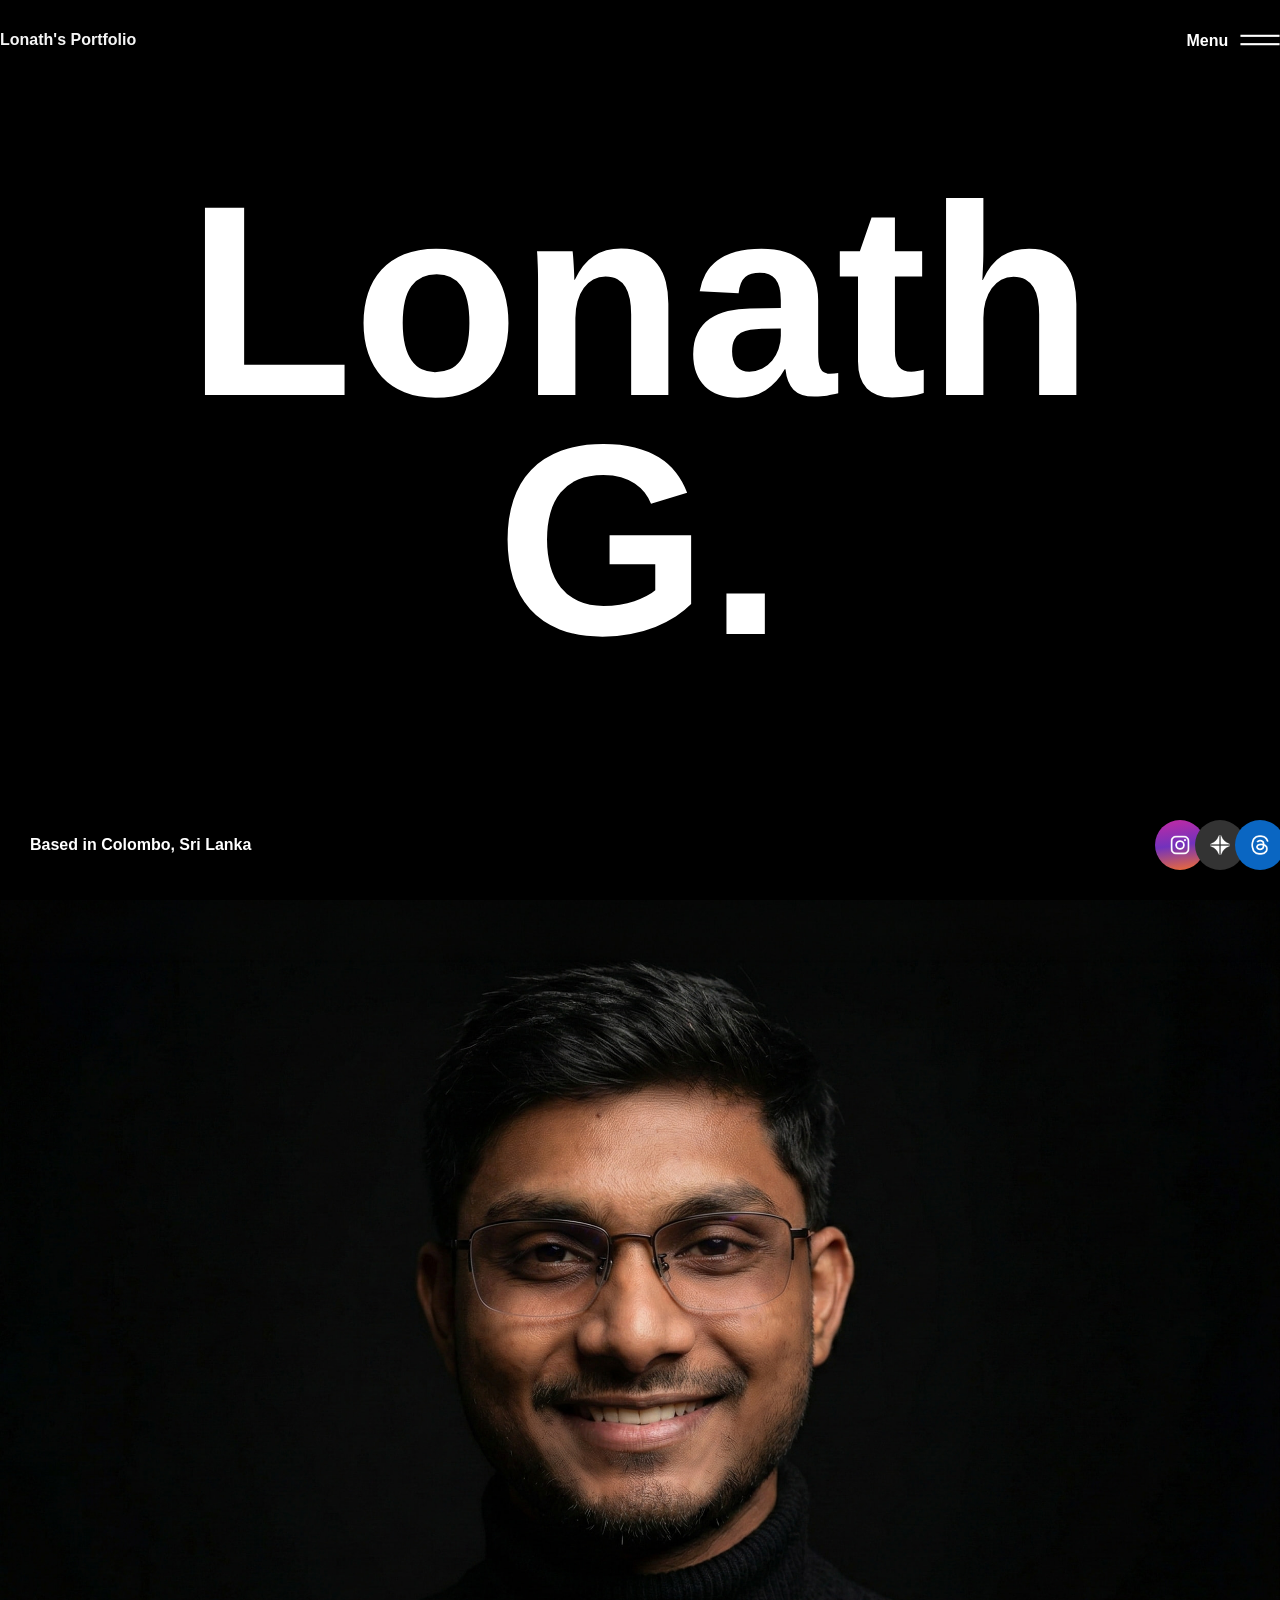
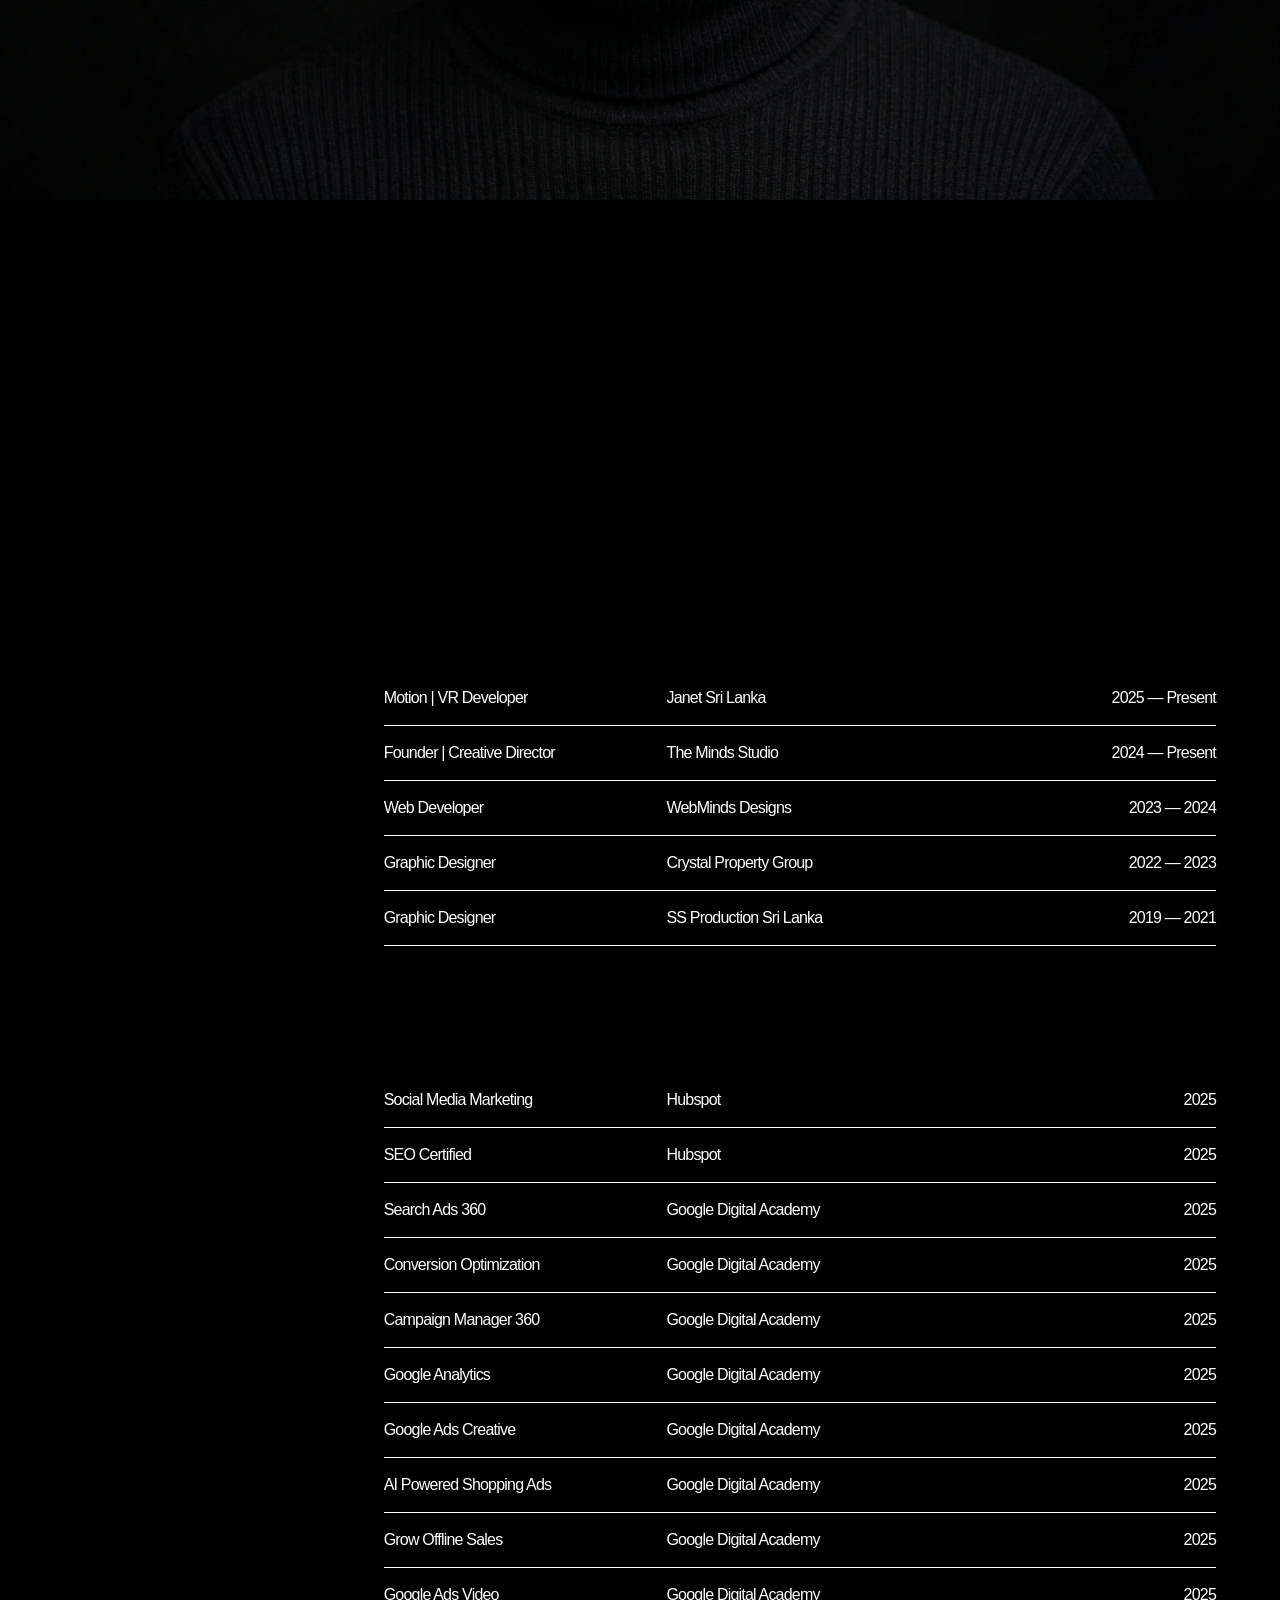
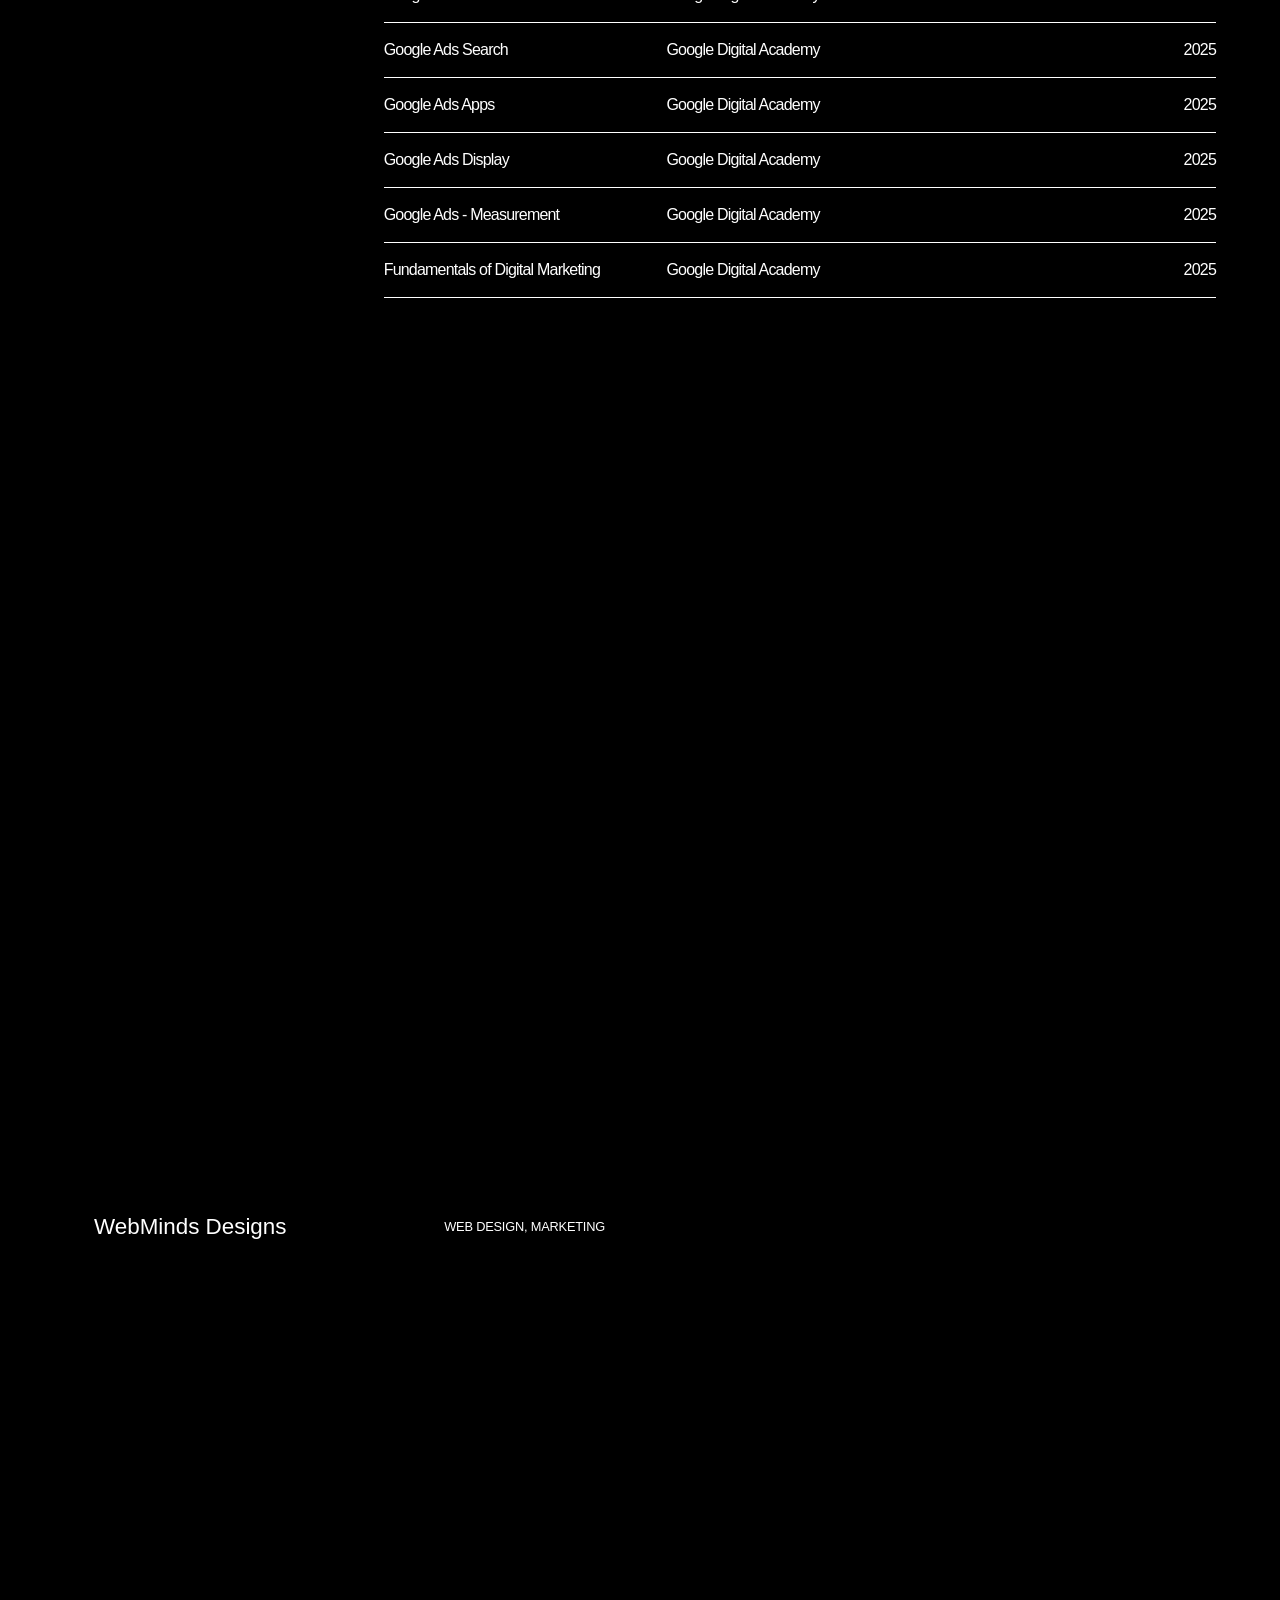
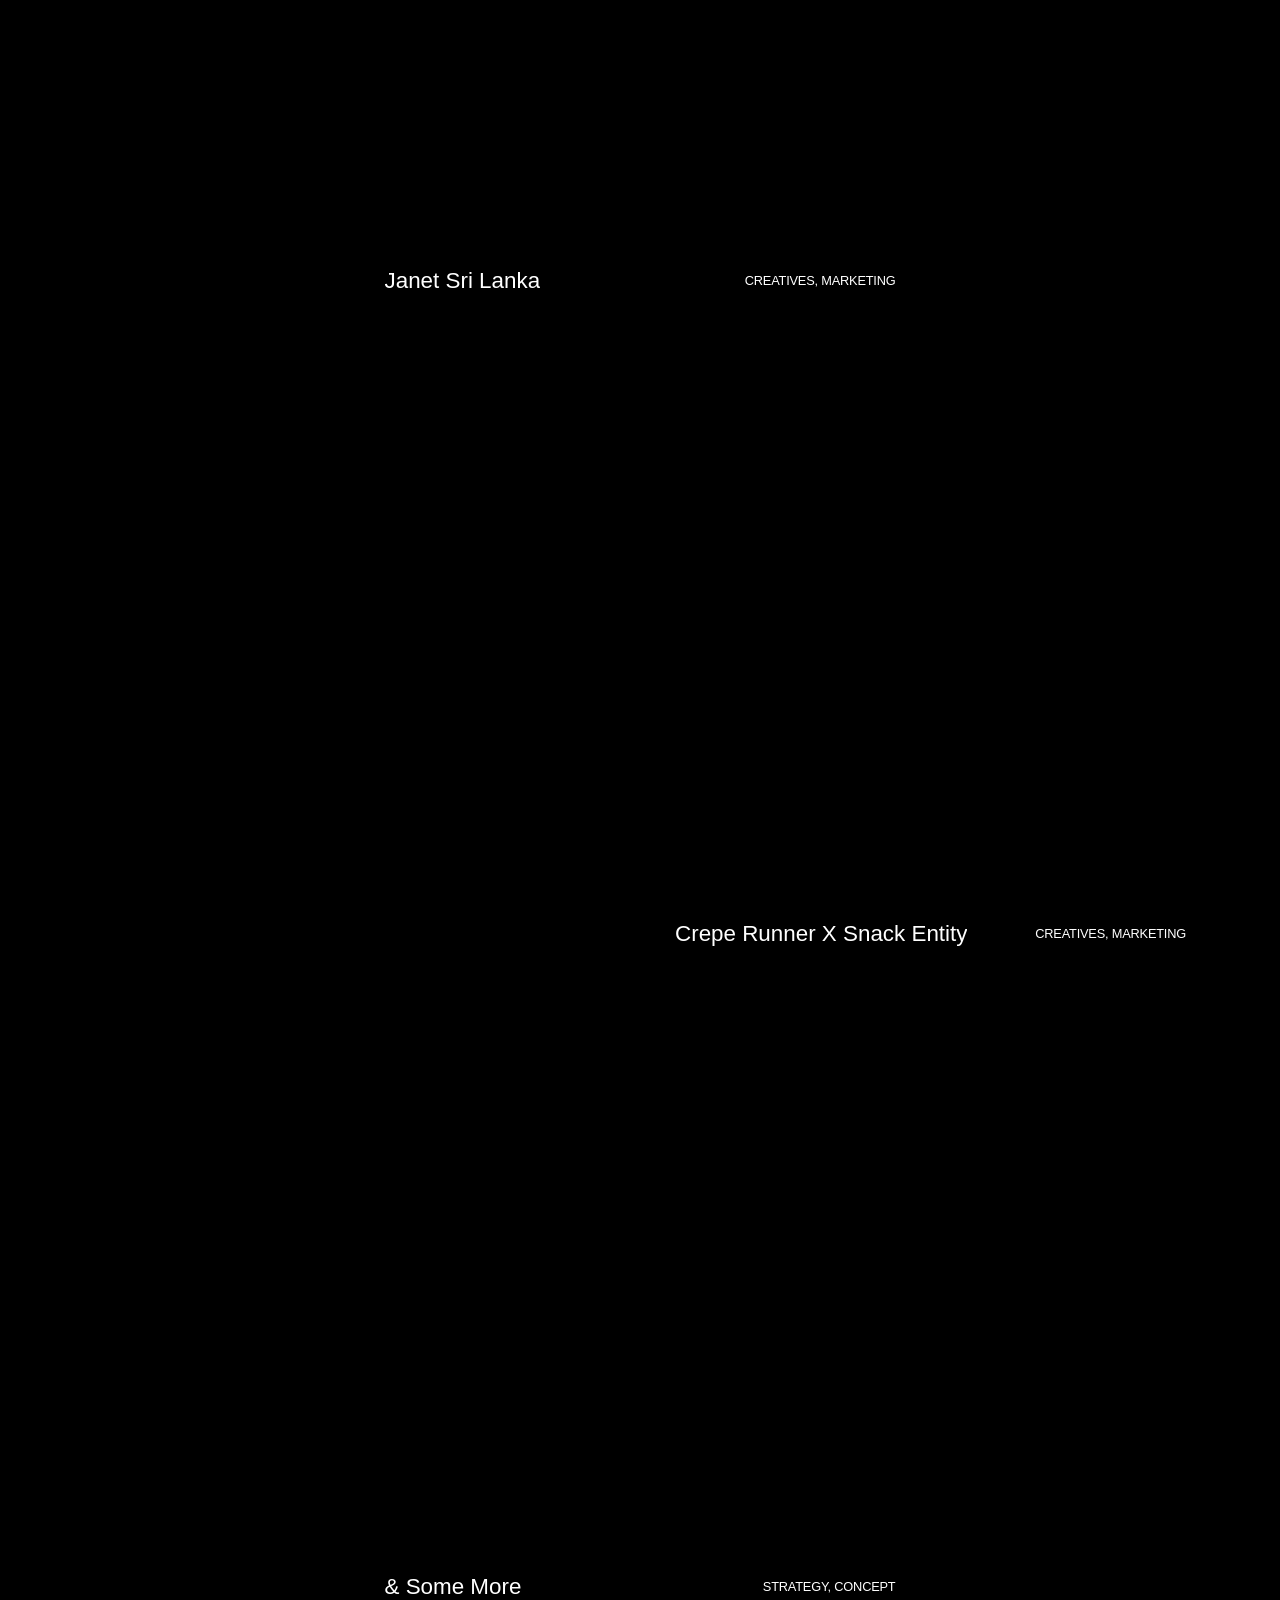
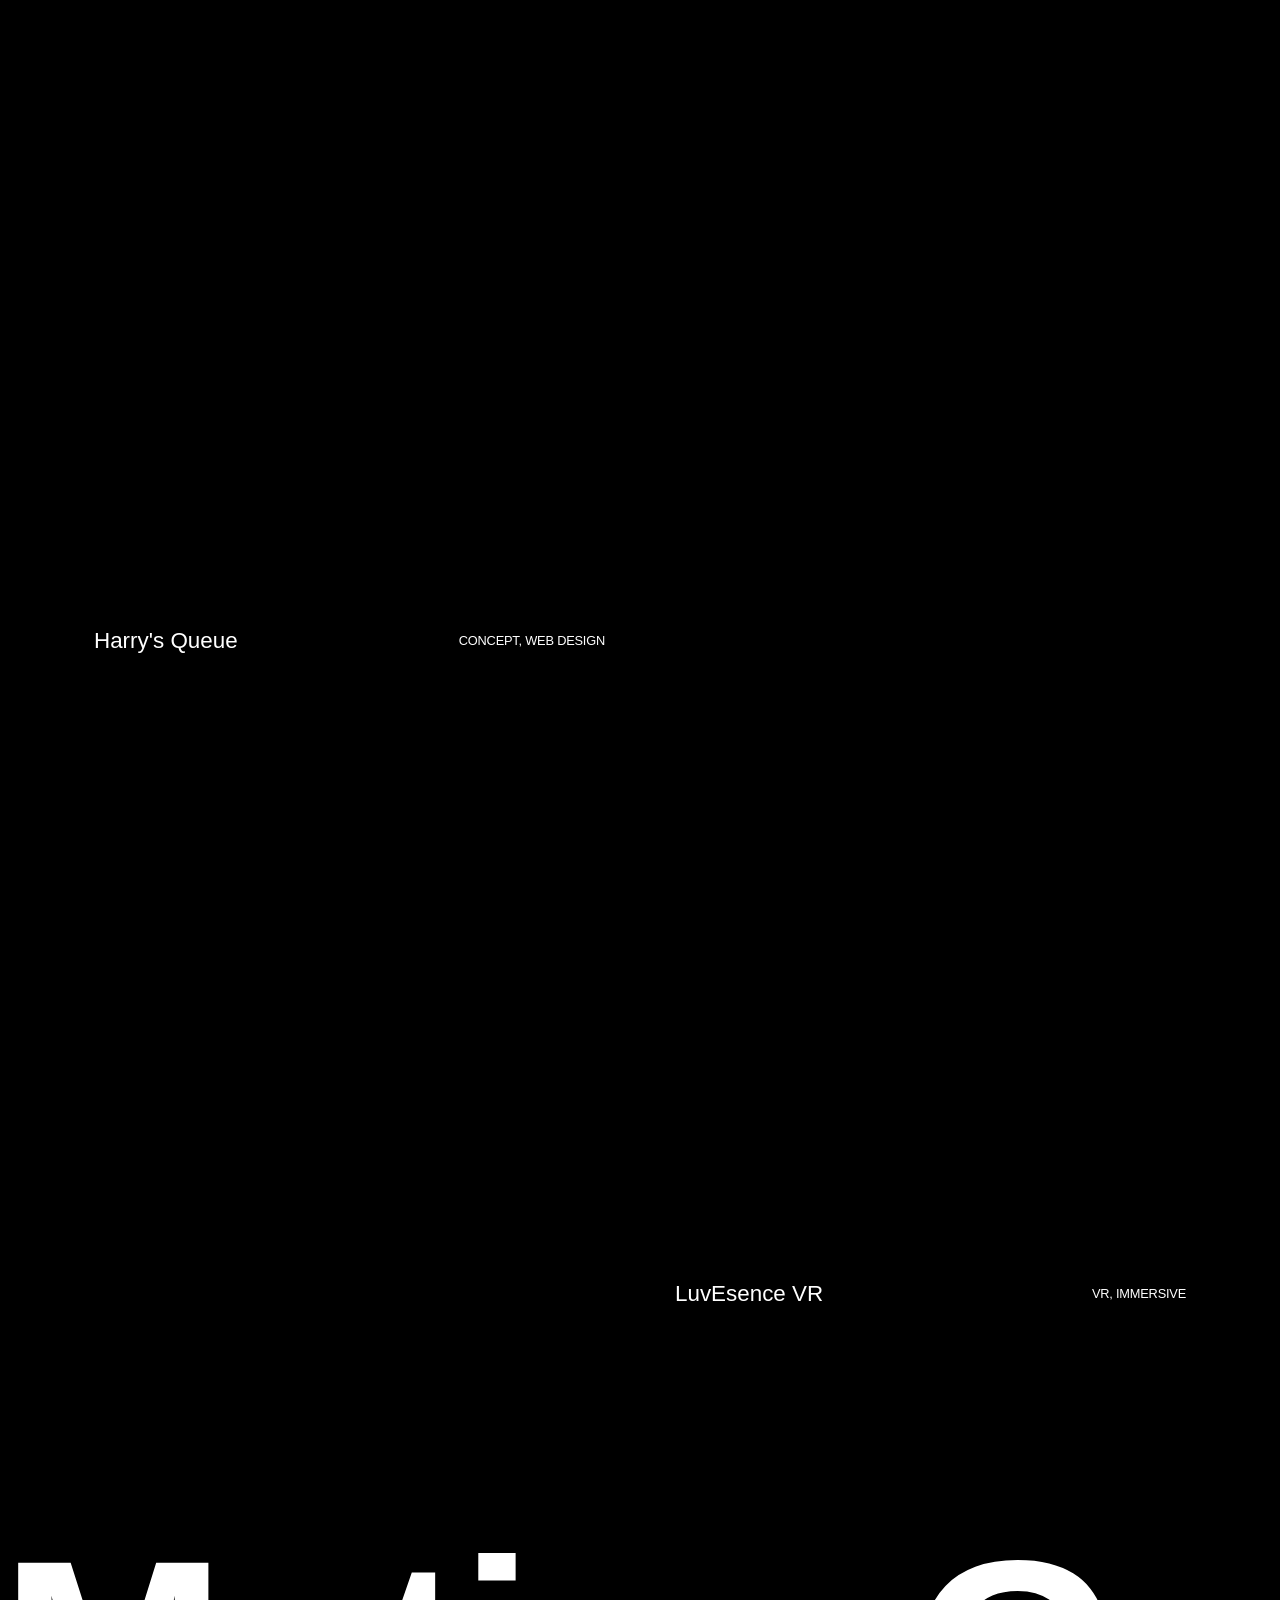
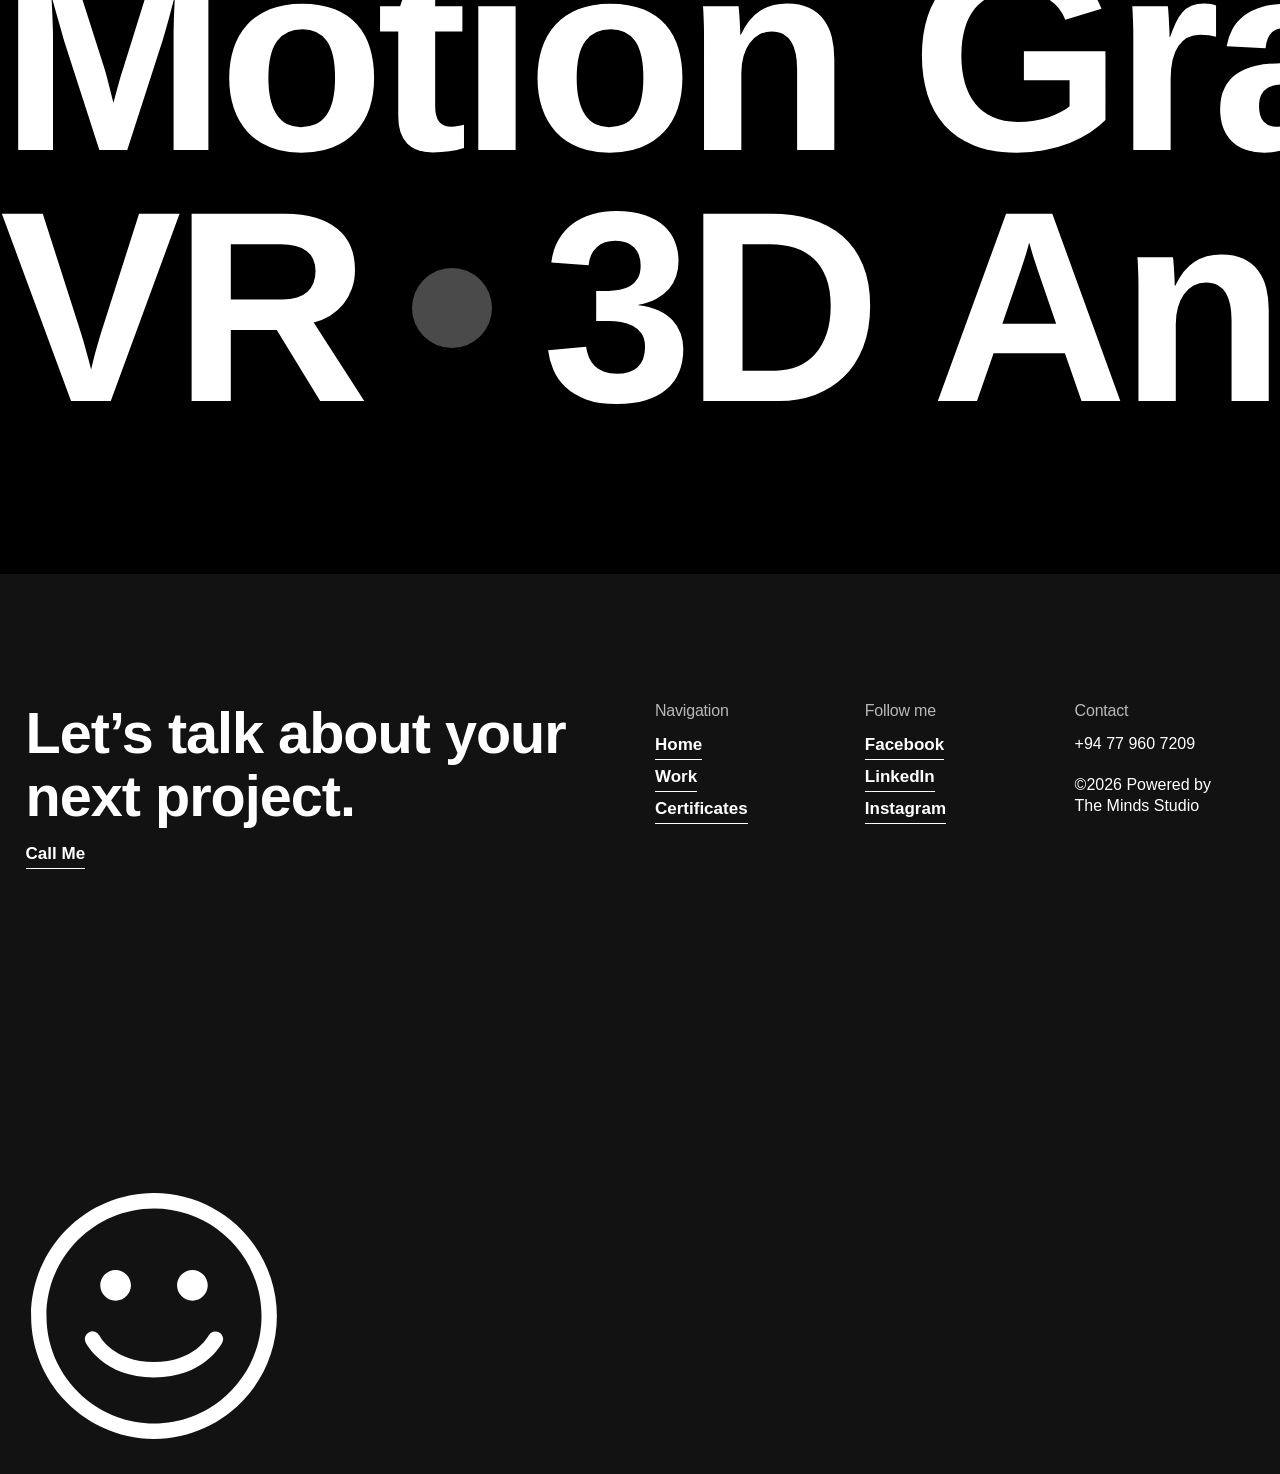
==== commit 5491d7ad: "Project cards fixed" ====
--- a/index.html
+++ b/index.html
@@ -1,13 +1,21 @@
-<!DOCTYPE html><!--  This site was created in Webflow. https://webflow.com  --><!--  Last Published: Sun Mar 08 2026 04:49:27 GMT+0000 (Coordinated Universal Time)  -->
+<!DOCTYPE html>
+<!--  This site was created in Webflow. https://webflow.com  --><!--  Last Published: Sun Mar 08 2026 04:49:27 GMT+0000 (Coordinated Universal Time)  -->
 <html data-wf-page="69a5fb78d1ae18276d7ebab6" data-wf-site="69a5fb76d1ae18276d7eba1f" lang="en">
+
 <head>
   <meta charset="utf-8">
   <title>Lonath&#x27;s Portfolio</title>
-  <meta content="Creative Director &amp; Designer specializing in premium visual storytelling, web development, and VR experiences." name="description">
+  <meta
+    content="Creative Director &amp; Designer specializing in premium visual storytelling, web development, and VR experiences."
+    name="description">
   <meta content="Lonath&#x27;s Portfolio" property="og:title">
-  <meta content="Creative Director &amp; Designer specializing in premium visual storytelling, web development, and VR experiences." property="og:description">
+  <meta
+    content="Creative Director &amp; Designer specializing in premium visual storytelling, web development, and VR experiences."
+    property="og:description">
   <meta content="Lonath&#x27;s Portfolio" property="twitter:title">
-  <meta content="Creative Director &amp; Designer specializing in premium visual storytelling, web development, and VR experiences." property="twitter:description">
+  <meta
+    content="Creative Director &amp; Designer specializing in premium visual storytelling, web development, and VR experiences."
+    property="twitter:description">
   <meta property="og:type" content="website">
   <meta content="summary_large_image" name="twitter:card">
   <meta content="width=device-width, initial-scale=1" name="viewport">
@@ -15,24 +23,52 @@
   <link href="css/normalize.css" rel="stylesheet" type="text/css">
   <link href="css/webflow.css" rel="stylesheet" type="text/css">
   <link href="css/lonaths-top-notch-site.webflow.css" rel="stylesheet" type="text/css">
-  <style>@media (min-width:992px) {html.w-mod-js:not(.w-mod-ix) [data-w-id="0b3fba00-485a-ccae-cf4e-2508ee5c7bbb"] {opacity:0;}html.w-mod-js:not(.w-mod-ix) [data-w-id="3b94190e-aeef-faf5-e182-2633d31f0d5a"] {opacity:0;}html.w-mod-js:not(.w-mod-ix) [data-w-id="db653101-3a9f-9012-40ad-24029248e22f"] {opacity:0;}html.w-mod-js:not(.w-mod-ix) [data-w-id="ee4097f6-a035-a173-5f76-50d1c4376c16"] {opacity:0;}html.w-mod-js:not(.w-mod-ix) [data-w-id="18aa4897-5644-0944-1a97-047d9556bfaf"] {opacity:0;}html.w-mod-js:not(.w-mod-ix) [data-w-id="18aa4897-5644-0944-1a97-047d9556bfe5"] {opacity:0;}}</style>
+  <style>
+    @media (min-width:992px) {
+      html.w-mod-js:not(.w-mod-ix) [data-w-id="0b3fba00-485a-ccae-cf4e-2508ee5c7bbb"] {
+        opacity: 0;
+      }
+
+      html.w-mod-js:not(.w-mod-ix) [data-w-id="3b94190e-aeef-faf5-e182-2633d31f0d5a"] {
+        opacity: 0;
+      }
+
+      html.w-mod-js:not(.w-mod-ix) [data-w-id="db653101-3a9f-9012-40ad-24029248e22f"] {
+        opacity: 0;
+      }
+
+      html.w-mod-js:not(.w-mod-ix) [data-w-id="ee4097f6-a035-a173-5f76-50d1c4376c16"] {
+        opacity: 0;
+      }
+
+      html.w-mod-js:not(.w-mod-ix) [data-w-id="18aa4897-5644-0944-1a97-047d9556bfaf"] {
+        opacity: 0;
+      }
+
+      html.w-mod-js:not(.w-mod-ix) [data-w-id="18aa4897-5644-0944-1a97-047d9556bfe5"] {
+        opacity: 0;
+      }
+    }
+  </style>
   <link href="https://fonts.googleapis.com" rel="preconnect">
   <link href="https://fonts.gstatic.com" rel="preconnect" crossorigin="anonymous">
   <script src="https://ajax.googleapis.com/ajax/libs/webfont/1.6.26/webfont.js" type="text/javascript"></script>
-  <script type="text/javascript">WebFont.load({  google: {    families: ["Caveat:300,400,500,600,700","Caveat Brush:300,400,500,600,700","Inter:300,400,500,600,700","Playfair Display:300,400,500,600,700"]  }});</script>
-  <script type="text/javascript">!function(o,c){var n=c.documentElement,t=" w-mod-";n.className+=t+"js",("ontouchstart"in o||o.DocumentTouch&&c instanceof DocumentTouch)&&(n.className+=t+"touch")}(window,document);</script>
+  <script
+    type="text/javascript">WebFont.load({ google: { families: ["Caveat:300,400,500,600,700", "Caveat Brush:300,400,500,600,700", "Inter:300,400,500,600,700", "Playfair Display:300,400,500,600,700"] } });</script>
+  <script
+    type="text/javascript">!function (o, c) { var n = c.documentElement, t = " w-mod-"; n.className += t + "js", ("ontouchstart" in o || o.DocumentTouch && c instanceof DocumentTouch) && (n.className += t + "touch") }(window, document);</script>
   <link href="images/favicon.jpg" rel="shortcut icon" type="image/x-icon">
   <link href="images/webclip.png" rel="apple-touch-icon">
   <script type="application/ld+json">
 {
   "@context": "https://schema.org",
   "@type": "ProfilePage",
-  "name": "John Lioré - Creative Developer Portfolio",
+  "name": "Lonath G - Creative Developer Portfolio",
   "url": "/",
   "inLanguage": "en",
   "about": {
     "@type": "Person",
-    "name": "John Lioré",
+    "name": "Lonath G",
     "jobTitle": "Creative Developer",
     "description": "Design driven creative developer focused on building immersive, high impact digital products. I began as a graphic designer and grew into a creative developer, which gives me a rare mix of visual intuition and technical thinking.",
     "address": {
@@ -119,6 +155,7 @@
 }
 </script>
 </head>
+
 <body>
   <div class="navigation-wrapper">
     <div class="navigation second">
@@ -131,7 +168,8 @@
             <div class="menu-text">Menu</div>
             <div class="menu-text">Close</div>
           </div>
-          <div class="hamburger-menu _2"><img loading="lazy" src="images/logo.svg" alt="" class="dots"><img loading="lazy" src="images/remove.svg" alt="" class="remove"></div>
+          <div class="hamburger-menu _2"><img loading="lazy" src="images/logo.svg" alt="" class="dots"><img
+              loading="lazy" src="images/remove.svg" alt="" class="remove"></div>
         </div>
       </div>
     </div>
@@ -183,19 +221,29 @@
       <div class="bottom-grid">
         <div>
           <div class="location-wrapper">
-            <div class="globe" data-w-id="87e28539-bfc6-1e4f-0808-65f3c938a814" data-animation-type="lottie" data-src="https://cdn.prod.website-files.com/67d826190c1366278df6675f/67d98cf3ae8639a69878afe1_icons8-globe.json" data-loop="1" data-direction="-1" data-autoplay="1" data-is-ix2-target="0" data-renderer="svg" data-default-duration="0" data-duration="1.1666666666666667"></div>
+            <div class="globe" data-w-id="87e28539-bfc6-1e4f-0808-65f3c938a814" data-animation-type="lottie"
+              data-src="https://cdn.prod.website-files.com/67d826190c1366278df6675f/67d98cf3ae8639a69878afe1_icons8-globe.json"
+              data-loop="1" data-direction="-1" data-autoplay="1" data-is-ix2-target="0" data-renderer="svg"
+              data-default-duration="0" data-duration="1.1666666666666667"></div>
             <p class="top-text">Based in Colombo, Sri Lanka</p>
           </div>
         </div>
         <div>
           <div class="social-wrapper-top">
-            <a data-w-id="87e28539-bfc6-1e4f-0808-65f3c938a81c" href="https://www.instagram.com/lonath__/" target="_blank" class="social-icon-main w-inline-block"><img width="20" loading="lazy" alt="" src="images/insta_1insta.webp" class="animation-image _3">
+            <a data-w-id="87e28539-bfc6-1e4f-0808-65f3c938a81c" href="https://www.instagram.com/lonath__/"
+              target="_blank" class="social-icon-main w-inline-block"><img width="20" loading="lazy" alt=""
+                src="images/insta_1insta.webp" class="animation-image _3">
               <div class="social-circle instagram"></div>
             </a>
-            <a data-w-id="87e28539-bfc6-1e4f-0808-65f3c938a81f" href="https://web.facebook.com/lonath.gunawardena.5" target="_blank" class="social-icon-main w-inline-block"><img width="20" loading="lazy" alt="" src="images/contra_1contra.webp" class="animation-image _3">
+            <a data-w-id="87e28539-bfc6-1e4f-0808-65f3c938a81f" href="https://web.facebook.com/lonath.gunawardena.5"
+              target="_blank" class="social-icon-main w-inline-block"><img width="20" loading="lazy" alt=""
+                src="images/contra_1contra.webp" class="animation-image _3">
               <div class="social-circle contra"></div>
             </a>
-            <a data-w-id="87e28539-bfc6-1e4f-0808-65f3c938a822" href="https://www.linkedin.com/in/lonath-gunawardena-4b6a8624b/" target="_blank" class="social-icon-main w-inline-block"><img width="21" loading="lazy" alt="" src="images/thread_1thread.webp" class="animation-image _3">
+            <a data-w-id="87e28539-bfc6-1e4f-0808-65f3c938a822"
+              href="https://www.linkedin.com/in/lonath-gunawardena-4b6a8624b/" target="_blank"
+              class="social-icon-main w-inline-block"><img width="21" loading="lazy" alt=""
+                src="images/thread_1thread.webp" class="animation-image _3">
               <div class="social-circle linkdin"></div>
             </a>
           </div>
@@ -205,26 +253,33 @@
   </div>
   <section class="section-photo video">
     <div class="work-card">
-      <div class="image-animation"><img src="images/Lonath-Potrait.jpg" loading="lazy" alt="" class="image-bacgkround"></div>
+      <div class="image-animation"><img src="images/Lonath-Potrait.jpg" loading="lazy" alt="" class="image-bacgkround">
+      </div>
     </div>
     <div data-w-id="4bee6ff2-529b-2fce-f847-c90c79814f27" class="trigger"></div>
   </section>
   <section class="section gray">
     <div class="container">
       <div data-w-id="0b3fba00-485a-ccae-cf4e-2508ee5c7bbb" class="about-grid">
-        <h3 id="w-node-fa3fd15e-4c12-6067-fcf4-ff1a521516c2-6d7ebab6" class="page-title flex third">I began as a graphic designer and grew into a creative developer, which gives me a rare mix of visual intuition and technical thinking.</h3>
-        <h3 class="page-title flex second">Design driven creative developer focused on building immersive, high impact digital products.</h3>
+        <h3 id="w-node-fa3fd15e-4c12-6067-fcf4-ff1a521516c2-6d7ebab6" class="page-title flex third">I began as a graphic
+          designer and grew into a creative developer, which gives me a rare mix of visual intuition and technical
+          thinking.</h3>
+        <h3 class="page-title flex second">Design driven creative developer focused on building immersive, high impact
+          digital products.</h3>
       </div>
       <div class="margin-80">
         <div class="about-grid reverse">
-          <h3 id="w-node-_3b94190e-aeef-faf5-e182-2633d31f0d5a-6d7ebab6" data-w-id="3b94190e-aeef-faf5-e182-2633d31f0d5a" class="page-title flex third">Experience</h3>
+          <h3 id="w-node-_3b94190e-aeef-faf5-e182-2633d31f0d5a-6d7ebab6"
+            data-w-id="3b94190e-aeef-faf5-e182-2633d31f0d5a" class="page-title flex third">Experience</h3>
           <div>
             <div class="awards-list">
               <div class="item-wrapper">
                 <div class="text-flex">
                   <h3 class="display-2 second _1-4-rem">Motion | VR Developer</h3>
-                  <h3 id="w-node-a1b123f2-eaf6-98ec-0b5c-ee518e304063-6d7ebab6" class="display-2 second _1-4-rem">Janet Sri Lanka</h3>
-                  <h3 id="w-node-_827c368f-4602-2eea-06da-ff05afce1891-6d7ebab6" class="display-2 second _1-4-rem">2025 — Present</h3>
+                  <h3 id="w-node-a1b123f2-eaf6-98ec-0b5c-ee518e304063-6d7ebab6" class="display-2 second _1-4-rem">Janet
+                    Sri Lanka</h3>
+                  <h3 id="w-node-_827c368f-4602-2eea-06da-ff05afce1891-6d7ebab6" class="display-2 second _1-4-rem">2025
+                    — Present</h3>
                 </div>
                 <div class="line-divider-award">
                   <div class="line-absolute"></div>
@@ -233,8 +288,10 @@
               <div class="item-wrapper">
                 <div class="text-flex">
                   <h3 class="display-2 second _1-4-rem">Founder | Creative Director</h3>
-                  <h3 id="w-node-a5c9b3b3-ec45-7148-8612-f2d0f8e4f1b9-6d7ebab6" class="display-2 second _1-4-rem">The Minds Studio</h3>
-                  <h3 id="w-node-a5c9b3b3-ec45-7148-8612-f2d0f8e4f1bb-6d7ebab6" class="display-2 second _1-4-rem">2024 — Present</h3>
+                  <h3 id="w-node-a5c9b3b3-ec45-7148-8612-f2d0f8e4f1b9-6d7ebab6" class="display-2 second _1-4-rem">The
+                    Minds Studio</h3>
+                  <h3 id="w-node-a5c9b3b3-ec45-7148-8612-f2d0f8e4f1bb-6d7ebab6" class="display-2 second _1-4-rem">2024 —
+                    Present</h3>
                 </div>
                 <div class="line-divider-award">
                   <div class="line-absolute"></div>
@@ -243,8 +300,10 @@
               <div class="item-wrapper">
                 <div class="text-flex">
                   <h3 class="display-2 second _1-4-rem">Web Developer</h3>
-                  <h3 id="w-node-_252ece4f-c3ea-04c0-bcf9-5cea803d1d4a-6d7ebab6" class="display-2 second _1-4-rem">WebMinds Designs</h3>
-                  <h3 id="w-node-_252ece4f-c3ea-04c0-bcf9-5cea803d1d4c-6d7ebab6" class="display-2 second _1-4-rem">2023 — 2024</h3>
+                  <h3 id="w-node-_252ece4f-c3ea-04c0-bcf9-5cea803d1d4a-6d7ebab6" class="display-2 second _1-4-rem">
+                    WebMinds Designs</h3>
+                  <h3 id="w-node-_252ece4f-c3ea-04c0-bcf9-5cea803d1d4c-6d7ebab6" class="display-2 second _1-4-rem">2023
+                    — 2024</h3>
                 </div>
                 <div class="line-divider-award">
                   <div class="line-absolute"></div>
@@ -253,8 +312,10 @@
               <div class="item-wrapper">
                 <div class="text-flex">
                   <h3 class="display-2 second _1-4-rem">Graphic Designer</h3>
-                  <h3 id="w-node-_72262d78-23ca-1631-422d-2a5abd2f23fd-6d7ebab6" class="display-2 second _1-4-rem">Crystal Property Group</h3>
-                  <h3 id="w-node-_72262d78-23ca-1631-422d-2a5abd2f23ff-6d7ebab6" class="display-2 second _1-4-rem">2022 — 2023</h3>
+                  <h3 id="w-node-_72262d78-23ca-1631-422d-2a5abd2f23fd-6d7ebab6" class="display-2 second _1-4-rem">
+                    Crystal Property Group</h3>
+                  <h3 id="w-node-_72262d78-23ca-1631-422d-2a5abd2f23ff-6d7ebab6" class="display-2 second _1-4-rem">2022
+                    — 2023</h3>
                 </div>
                 <div class="line-divider-award">
                   <div class="line-absolute"></div>
@@ -263,8 +324,10 @@
               <div class="item-wrapper">
                 <div class="text-flex">
                   <h3 class="display-2 second _1-4-rem">Graphic Designer</h3>
-                  <h3 id="w-node-_09c2cf01-33f8-d550-424c-dc6cbcfe1257-6d7ebab6" class="display-2 second _1-4-rem">SS Production Sri Lanka</h3>
-                  <h3 id="w-node-_09c2cf01-33f8-d550-424c-dc6cbcfe1259-6d7ebab6" class="display-2 second _1-4-rem">2019 — 2021</h3>
+                  <h3 id="w-node-_09c2cf01-33f8-d550-424c-dc6cbcfe1257-6d7ebab6" class="display-2 second _1-4-rem">SS
+                    Production Sri Lanka</h3>
+                  <h3 id="w-node-_09c2cf01-33f8-d550-424c-dc6cbcfe1259-6d7ebab6" class="display-2 second _1-4-rem">2019
+                    — 2021</h3>
                 </div>
                 <div class="line-divider-award">
                   <div class="line-absolute"></div>
@@ -287,14 +350,17 @@
       </div>
       <div class="margin-80">
         <div class="about-grid reverse">
-          <h3 id="w-node-_18aa4897-5644-0944-1a97-047d9556bfaf-6d7ebab6" data-w-id="18aa4897-5644-0944-1a97-047d9556bfaf" class="page-title flex third">Certifications</h3>
+          <h3 id="w-node-_18aa4897-5644-0944-1a97-047d9556bfaf-6d7ebab6"
+            data-w-id="18aa4897-5644-0944-1a97-047d9556bfaf" class="page-title flex third">Certifications</h3>
           <div>
             <div class="awards-list">
               <div class="item-wrapper">
                 <div class="text-flex">
                   <h3 class="display-2 second _1-4-rem">Social Media Marketing</h3>
-                  <h3 id="w-node-_18aa4897-5644-0944-1a97-047d9556bfb7-6d7ebab6" class="display-2 second _1-4-rem">Hubspot</h3>
-                  <h3 id="w-node-_18aa4897-5644-0944-1a97-047d9556bfb9-6d7ebab6" class="display-2 second _1-4-rem">2025</h3>
+                  <h3 id="w-node-_18aa4897-5644-0944-1a97-047d9556bfb7-6d7ebab6" class="display-2 second _1-4-rem">
+                    Hubspot</h3>
+                  <h3 id="w-node-_18aa4897-5644-0944-1a97-047d9556bfb9-6d7ebab6" class="display-2 second _1-4-rem">2025
+                  </h3>
                 </div>
                 <div class="line-divider-award">
                   <div class="line-absolute"></div>
@@ -303,8 +369,10 @@
               <div class="item-wrapper">
                 <div class="text-flex">
                   <h3 class="display-2 second _1-4-rem">SEO Certified</h3>
-                  <h3 id="w-node-_18aa4897-5644-0944-1a97-047d9556bfc1-6d7ebab6" class="display-2 second _1-4-rem">Hubspot</h3>
-                  <h3 id="w-node-_18aa4897-5644-0944-1a97-047d9556bfc3-6d7ebab6" class="display-2 second _1-4-rem">2025</h3>
+                  <h3 id="w-node-_18aa4897-5644-0944-1a97-047d9556bfc1-6d7ebab6" class="display-2 second _1-4-rem">
+                    Hubspot</h3>
+                  <h3 id="w-node-_18aa4897-5644-0944-1a97-047d9556bfc3-6d7ebab6" class="display-2 second _1-4-rem">2025
+                  </h3>
                 </div>
                 <div class="line-divider-award">
                   <div class="line-absolute"></div>
@@ -313,8 +381,10 @@
               <div class="item-wrapper">
                 <div class="text-flex">
                   <h3 class="display-2 second _1-4-rem">Search Ads 360</h3>
-                  <h3 id="w-node-_18aa4897-5644-0944-1a97-047d9556bfcb-6d7ebab6" class="display-2 second _1-4-rem">Google Digital Academy</h3>
-                  <h3 id="w-node-_18aa4897-5644-0944-1a97-047d9556bfcd-6d7ebab6" class="display-2 second _1-4-rem">2025</h3>
+                  <h3 id="w-node-_18aa4897-5644-0944-1a97-047d9556bfcb-6d7ebab6" class="display-2 second _1-4-rem">
+                    Google Digital Academy</h3>
+                  <h3 id="w-node-_18aa4897-5644-0944-1a97-047d9556bfcd-6d7ebab6" class="display-2 second _1-4-rem">2025
+                  </h3>
                 </div>
                 <div class="line-divider-award">
                   <div class="line-absolute"></div>
@@ -323,8 +393,10 @@
               <div class="item-wrapper">
                 <div class="text-flex">
                   <h3 class="display-2 second _1-4-rem">Conversion Optimization</h3>
-                  <h3 id="w-node-_18aa4897-5644-0944-1a97-047d9556bfd5-6d7ebab6" class="display-2 second _1-4-rem">Google Digital Academy</h3>
-                  <h3 id="w-node-_18aa4897-5644-0944-1a97-047d9556bfd7-6d7ebab6" class="display-2 second _1-4-rem">2025</h3>
+                  <h3 id="w-node-_18aa4897-5644-0944-1a97-047d9556bfd5-6d7ebab6" class="display-2 second _1-4-rem">
+                    Google Digital Academy</h3>
+                  <h3 id="w-node-_18aa4897-5644-0944-1a97-047d9556bfd7-6d7ebab6" class="display-2 second _1-4-rem">2025
+                  </h3>
                 </div>
                 <div class="line-divider-award">
                   <div class="line-absolute"></div>
@@ -333,8 +405,10 @@
               <div class="item-wrapper">
                 <div class="text-flex">
                   <h3 class="display-2 second _1-4-rem">Campaign Manager 360</h3>
-                  <h3 id="w-node-_18aa4897-5644-0944-1a97-047d9556bfdf-6d7ebab6" class="display-2 second _1-4-rem">Google Digital Academy</h3>
-                  <h3 id="w-node-_18aa4897-5644-0944-1a97-047d9556bfe1-6d7ebab6" class="display-2 second _1-4-rem">2025</h3>
+                  <h3 id="w-node-_18aa4897-5644-0944-1a97-047d9556bfdf-6d7ebab6" class="display-2 second _1-4-rem">
+                    Google Digital Academy</h3>
+                  <h3 id="w-node-_18aa4897-5644-0944-1a97-047d9556bfe1-6d7ebab6" class="display-2 second _1-4-rem">2025
+                  </h3>
                 </div>
                 <div class="line-divider-award">
                   <div class="line-absolute"></div>
@@ -343,8 +417,10 @@
               <div class="item-wrapper">
                 <div class="text-flex">
                   <h3 class="display-2 second _1-4-rem">Google Analytics</h3>
-                  <h3 id="w-node-_80454e98-71af-9041-dc75-0cc26d0b9949-6d7ebab6" class="display-2 second _1-4-rem">Google Digital Academy</h3>
-                  <h3 id="w-node-_80454e98-71af-9041-dc75-0cc26d0b994b-6d7ebab6" class="display-2 second _1-4-rem">2025</h3>
+                  <h3 id="w-node-_80454e98-71af-9041-dc75-0cc26d0b9949-6d7ebab6" class="display-2 second _1-4-rem">
+                    Google Digital Academy</h3>
+                  <h3 id="w-node-_80454e98-71af-9041-dc75-0cc26d0b994b-6d7ebab6" class="display-2 second _1-4-rem">2025
+                  </h3>
                 </div>
                 <div class="line-divider-award">
                   <div class="line-absolute"></div>
@@ -353,8 +429,10 @@
               <div class="item-wrapper">
                 <div class="text-flex">
                   <h3 class="display-2 second _1-4-rem">Google Ads Creative</h3>
-                  <h3 id="w-node-a1958af2-6f5e-1dfc-f38f-947fd995877f-6d7ebab6" class="display-2 second _1-4-rem">Google Digital Academy</h3>
-                  <h3 id="w-node-a1958af2-6f5e-1dfc-f38f-947fd9958781-6d7ebab6" class="display-2 second _1-4-rem">2025</h3>
+                  <h3 id="w-node-a1958af2-6f5e-1dfc-f38f-947fd995877f-6d7ebab6" class="display-2 second _1-4-rem">Google
+                    Digital Academy</h3>
+                  <h3 id="w-node-a1958af2-6f5e-1dfc-f38f-947fd9958781-6d7ebab6" class="display-2 second _1-4-rem">2025
+                  </h3>
                 </div>
                 <div class="line-divider-award">
                   <div class="line-absolute"></div>
@@ -363,8 +441,10 @@
               <div class="item-wrapper">
                 <div class="text-flex">
                   <h3 class="display-2 second _1-4-rem">AI Powered Shopping Ads</h3>
-                  <h3 id="w-node-_80b16c97-abd2-2737-c795-f655ce60689d-6d7ebab6" class="display-2 second _1-4-rem">Google Digital Academy</h3>
-                  <h3 id="w-node-_80b16c97-abd2-2737-c795-f655ce60689f-6d7ebab6" class="display-2 second _1-4-rem">2025</h3>
+                  <h3 id="w-node-_80b16c97-abd2-2737-c795-f655ce60689d-6d7ebab6" class="display-2 second _1-4-rem">
+                    Google Digital Academy</h3>
+                  <h3 id="w-node-_80b16c97-abd2-2737-c795-f655ce60689f-6d7ebab6" class="display-2 second _1-4-rem">2025
+                  </h3>
                 </div>
                 <div class="line-divider-award">
                   <div class="line-absolute"></div>
@@ -373,8 +453,10 @@
               <div class="item-wrapper">
                 <div class="text-flex">
                   <h3 class="display-2 second _1-4-rem">Grow Offline Sales</h3>
-                  <h3 id="w-node-_5d93a829-e38f-b09a-bcfa-15c3bd98e330-6d7ebab6" class="display-2 second _1-4-rem">Google Digital Academy</h3>
-                  <h3 id="w-node-_5d93a829-e38f-b09a-bcfa-15c3bd98e332-6d7ebab6" class="display-2 second _1-4-rem">2025</h3>
+                  <h3 id="w-node-_5d93a829-e38f-b09a-bcfa-15c3bd98e330-6d7ebab6" class="display-2 second _1-4-rem">
+                    Google Digital Academy</h3>
+                  <h3 id="w-node-_5d93a829-e38f-b09a-bcfa-15c3bd98e332-6d7ebab6" class="display-2 second _1-4-rem">2025
+                  </h3>
                 </div>
                 <div class="line-divider-award">
                   <div class="line-absolute"></div>
@@ -383,8 +465,10 @@
               <div class="item-wrapper">
                 <div class="text-flex">
                   <h3 class="display-2 second _1-4-rem">Google Ads Video</h3>
-                  <h3 id="w-node-d75ec778-8884-ecdb-2834-2ed335962537-6d7ebab6" class="display-2 second _1-4-rem">Google Digital Academy</h3>
-                  <h3 id="w-node-d75ec778-8884-ecdb-2834-2ed335962539-6d7ebab6" class="display-2 second _1-4-rem">2025</h3>
+                  <h3 id="w-node-d75ec778-8884-ecdb-2834-2ed335962537-6d7ebab6" class="display-2 second _1-4-rem">Google
+                    Digital Academy</h3>
+                  <h3 id="w-node-d75ec778-8884-ecdb-2834-2ed335962539-6d7ebab6" class="display-2 second _1-4-rem">2025
+                  </h3>
                 </div>
                 <div class="line-divider-award">
                   <div class="line-absolute"></div>
@@ -393,8 +477,10 @@
               <div class="item-wrapper">
                 <div class="text-flex">
                   <h3 class="display-2 second _1-4-rem">Google Ads Search</h3>
-                  <h3 id="w-node-_1db895c1-c9c2-74ea-a3f0-a679a4d3fc6e-6d7ebab6" class="display-2 second _1-4-rem">Google Digital Academy</h3>
-                  <h3 id="w-node-_1db895c1-c9c2-74ea-a3f0-a679a4d3fc70-6d7ebab6" class="display-2 second _1-4-rem">2025</h3>
+                  <h3 id="w-node-_1db895c1-c9c2-74ea-a3f0-a679a4d3fc6e-6d7ebab6" class="display-2 second _1-4-rem">
+                    Google Digital Academy</h3>
+                  <h3 id="w-node-_1db895c1-c9c2-74ea-a3f0-a679a4d3fc70-6d7ebab6" class="display-2 second _1-4-rem">2025
+                  </h3>
                 </div>
                 <div class="line-divider-award">
                   <div class="line-absolute"></div>
@@ -403,8 +489,10 @@
               <div class="item-wrapper">
                 <div class="text-flex">
                   <h3 class="display-2 second _1-4-rem">Google Ads Apps</h3>
-                  <h3 id="w-node-cc6e64a5-c8bc-9663-2282-c8a9a866019e-6d7ebab6" class="display-2 second _1-4-rem">Google Digital Academy</h3>
-                  <h3 id="w-node-cc6e64a5-c8bc-9663-2282-c8a9a86601a0-6d7ebab6" class="display-2 second _1-4-rem">2025</h3>
+                  <h3 id="w-node-cc6e64a5-c8bc-9663-2282-c8a9a866019e-6d7ebab6" class="display-2 second _1-4-rem">Google
+                    Digital Academy</h3>
+                  <h3 id="w-node-cc6e64a5-c8bc-9663-2282-c8a9a86601a0-6d7ebab6" class="display-2 second _1-4-rem">2025
+                  </h3>
                 </div>
                 <div class="line-divider-award">
                   <div class="line-absolute"></div>
@@ -413,8 +501,10 @@
               <div class="item-wrapper">
                 <div class="text-flex">
                   <h3 class="display-2 second _1-4-rem">Google Ads Display</h3>
-                  <h3 id="w-node-_3ed755fc-e14b-7bb7-98c6-c50593b43b2b-6d7ebab6" class="display-2 second _1-4-rem">Google Digital Academy</h3>
-                  <h3 id="w-node-_3ed755fc-e14b-7bb7-98c6-c50593b43b2d-6d7ebab6" class="display-2 second _1-4-rem">2025</h3>
+                  <h3 id="w-node-_3ed755fc-e14b-7bb7-98c6-c50593b43b2b-6d7ebab6" class="display-2 second _1-4-rem">
+                    Google Digital Academy</h3>
+                  <h3 id="w-node-_3ed755fc-e14b-7bb7-98c6-c50593b43b2d-6d7ebab6" class="display-2 second _1-4-rem">2025
+                  </h3>
                 </div>
                 <div class="line-divider-award">
                   <div class="line-absolute"></div>
@@ -423,8 +513,10 @@
               <div class="item-wrapper">
                 <div class="text-flex">
                   <h3 class="display-2 second _1-4-rem">Google Ads - Measurement</h3>
-                  <h3 id="w-node-fa5f7bd9-0fa9-f9eb-2043-52fd1ad19dd2-6d7ebab6" class="display-2 second _1-4-rem">Google Digital Academy</h3>
-                  <h3 id="w-node-fa5f7bd9-0fa9-f9eb-2043-52fd1ad19dd4-6d7ebab6" class="display-2 second _1-4-rem">2025</h3>
+                  <h3 id="w-node-fa5f7bd9-0fa9-f9eb-2043-52fd1ad19dd2-6d7ebab6" class="display-2 second _1-4-rem">Google
+                    Digital Academy</h3>
+                  <h3 id="w-node-fa5f7bd9-0fa9-f9eb-2043-52fd1ad19dd4-6d7ebab6" class="display-2 second _1-4-rem">2025
+                  </h3>
                 </div>
                 <div class="line-divider-award">
                   <div class="line-absolute"></div>
@@ -433,8 +525,10 @@
               <div class="item-wrapper">
                 <div class="text-flex">
                   <h3 class="display-2 second _1-4-rem">Fundamentals of Digital Marketing</h3>
-                  <h3 id="w-node-_93b32373-b6dc-3f1b-ddc6-ac6ebc34b07d-6d7ebab6" class="display-2 second _1-4-rem">Google Digital Academy</h3>
-                  <h3 id="w-node-_93b32373-b6dc-3f1b-ddc6-ac6ebc34b07f-6d7ebab6" class="display-2 second _1-4-rem">2025</h3>
+                  <h3 id="w-node-_93b32373-b6dc-3f1b-ddc6-ac6ebc34b07d-6d7ebab6" class="display-2 second _1-4-rem">
+                    Google Digital Academy</h3>
+                  <h3 id="w-node-_93b32373-b6dc-3f1b-ddc6-ac6ebc34b07f-6d7ebab6" class="display-2 second _1-4-rem">2025
+                  </h3>
                 </div>
                 <div class="line-divider-award">
                   <div class="line-absolute"></div>
@@ -463,9 +557,9 @@
         <div id="w-node-f1c1b04c-cbd2-d2c5-e211-973a00e36259-6d7ebab6">
           <div class="w-dyn-list">
             <div role="list" class="w-dyn-items">
-              <div role="listitem" class="collection-item w-dyn-item">
+<div role="listitem" class="collection-item w-dyn-item">
                 <div class="project-content">
-                  <a href="#" class="project-wrapper-link w-inline-block"><img loading="lazy" src="" alt="" class="project-photo _01 w-dyn-bind-empty">
+                  <a href="webminds.html" class="project-wrapper-link w-inline-block"><img loading="lazy" src="https://cdn.prod.website-files.com/69a5fb78d1ae18276d7ebae7/69aa5d2864d14d4a4f8b04fb_octopus.webp" alt="WebMinds Designs" class="project-photo _01">
                     <div class="left-part"></div>
                     <div class="right-part"></div>
                     <div class="top-part"></div>
@@ -474,21 +568,18 @@
                   <div class="margin-20px make-0px">
                     <div class="project-flex">
                       <div class="flex-pixel">
-                        <h3 class="project-small-title biger w-dyn-bind-empty"></h3>
-                        <h3 class="project-small-title biger w-dyn-bind-empty"></h3>
+                        <h3 class="project-small-title biger">WebMinds Designs</h3>
+                        <h3 class="project-small-title biger">WebMinds Designs</h3>
                       </div>
                       <div class="flex-pixel _2">
-                        <h3 class="project-small-title lighter w-dyn-bind-empty"></h3>
-                        <h3 class="project-small-title lighter w-dyn-bind-empty"></h3>
-                      </div>
-                    </div>
-                  </div>
-                </div>
-              </div>
-            </div>
-            <div class="w-dyn-empty">
-              <div>No items found.</div>
-            </div>
+                        <h3 class="project-small-title lighter">Web Design, Marketing</h3>
+                        <h3 class="project-small-title lighter">Web Design, Marketing</h3>
+                      </div>
+                    </div>
+                  </div>
+                </div>
+              </div>
+</div>
           </div>
         </div>
         <div id="w-node-ee4097f6-a035-a173-5f76-50d1c4376c16-6d7ebab6" data-w-id="ee4097f6-a035-a173-5f76-50d1c4376c16">
@@ -500,9 +591,9 @@
         <div id="w-node-f9c008b7-2cc7-a91e-0bae-84f590ec9e2c-6d7ebab6">
           <div class="w-dyn-list">
             <div role="list" class="w-dyn-items">
-              <div role="listitem" class="collection-item w-dyn-item">
+<div role="listitem" class="collection-item w-dyn-item">
                 <div class="project-content">
-                  <a href="#" class="project-wrapper-link w-inline-block"><img loading="lazy" src="" alt="" class="project-photo _01 w-dyn-bind-empty">
+                  <a href="janet-sri-lanka.html" class="project-wrapper-link w-inline-block"><img loading="lazy" src="https://cdn.prod.website-files.com/69a5fb78d1ae18276d7ebae7/69aa5e3a31d4077ed9b3f2da_salepost.jpg" alt="Janet Sri Lanka" class="project-photo _01">
                     <div class="left-part"></div>
                     <div class="right-part"></div>
                     <div class="top-part"></div>
@@ -511,21 +602,18 @@
                   <div class="margin-20px make-0px">
                     <div class="project-flex">
                       <div class="flex-pixel">
-                        <h3 class="project-small-title biger w-dyn-bind-empty"></h3>
-                        <h3 class="project-small-title biger w-dyn-bind-empty"></h3>
+                        <h3 class="project-small-title biger">Janet Sri Lanka</h3>
+                        <h3 class="project-small-title biger">Janet Sri Lanka</h3>
                       </div>
                       <div class="flex-pixel _2">
-                        <h3 class="project-small-title lighter w-dyn-bind-empty"></h3>
-                        <h3 class="project-small-title lighter w-dyn-bind-empty"></h3>
-                      </div>
-                    </div>
-                  </div>
-                </div>
-              </div>
-            </div>
-            <div class="w-dyn-empty">
-              <div>No items found.</div>
-            </div>
+                        <h3 class="project-small-title lighter">creatives, Marketing</h3>
+                        <h3 class="project-small-title lighter">creatives, Marketing</h3>
+                      </div>
+                    </div>
+                  </div>
+                </div>
+              </div>
+</div>
           </div>
         </div>
       </div>
@@ -534,9 +622,9 @@
         <div id="w-node-_77f29bc3-b005-025a-05bd-9b0e6bee654a-6d7ebab6">
           <div class="w-dyn-list">
             <div role="list" class="w-dyn-items">
-              <div role="listitem" class="collection-item w-dyn-item">
+<div role="listitem" class="collection-item w-dyn-item">
                 <div class="project-content">
-                  <a href="#" class="project-wrapper-link w-inline-block"><img loading="lazy" src="" alt="" class="project-photo _01 w-dyn-bind-empty">
+                  <a href="crepe-runner-x-snack-entity.html" class="project-wrapper-link w-inline-block"><img loading="lazy" src="https://cdn.prod.website-files.com/69a5fb78d1ae18276d7ebae7/69aa5e11a5c66a7f5d2bd4af_image3.webp" alt="Crepe Runner x Snack Entity" class="project-photo _01">
                     <div class="left-part"></div>
                     <div class="right-part"></div>
                     <div class="top-part"></div>
@@ -545,21 +633,18 @@
                   <div class="margin-20px make-0px">
                     <div class="project-flex">
                       <div class="flex-pixel">
-                        <h3 class="project-small-title biger w-dyn-bind-empty"></h3>
-                        <h3 class="project-small-title biger w-dyn-bind-empty"></h3>
+                        <h3 class="project-small-title biger">Crepe Runner x Snack Entity</h3>
+                        <h3 class="project-small-title biger">Crepe Runner x Snack Entity</h3>
                       </div>
                       <div class="flex-pixel _2">
-                        <h3 class="project-small-title lighter w-dyn-bind-empty"></h3>
-                        <h3 class="project-small-title lighter w-dyn-bind-empty"></h3>
-                      </div>
-                    </div>
-                  </div>
-                </div>
-              </div>
-            </div>
-            <div class="w-dyn-empty">
-              <div>No items found.</div>
-            </div>
+                        <h3 class="project-small-title lighter">Creatives, Marketing</h3>
+                        <h3 class="project-small-title lighter">Creatives, Marketing</h3>
+                      </div>
+                    </div>
+                  </div>
+                </div>
+              </div>
+</div>
           </div>
         </div>
       </div>
@@ -568,9 +653,9 @@
         <div id="w-node-_1c6efe86-4b29-3479-ede1-0eaa73142799-6d7ebab6">
           <div class="w-dyn-list">
             <div role="list" class="w-dyn-items">
-              <div role="listitem" class="collection-item w-dyn-item">
+<div role="listitem" class="collection-item w-dyn-item">
                 <div class="project-content">
-                  <a href="#" class="project-wrapper-link w-inline-block"><img loading="lazy" src="" alt="" class="project-photo _01 w-dyn-bind-empty">
+                  <a href="and-more.html" class="project-wrapper-link w-inline-block"><img loading="lazy" src="https://cdn.prod.website-files.com/69a5fb78d1ae18276d7ebae7/69aa60501707e02f5ad3d436_image.webp" alt="& Some More" class="project-photo _01">
                     <div class="left-part"></div>
                     <div class="right-part"></div>
                     <div class="top-part"></div>
@@ -579,21 +664,18 @@
                   <div class="margin-20px make-0px">
                     <div class="project-flex">
                       <div class="flex-pixel">
-                        <h3 class="project-small-title biger w-dyn-bind-empty"></h3>
-                        <h3 class="project-small-title biger w-dyn-bind-empty"></h3>
+                        <h3 class="project-small-title biger">& Some More</h3>
+                        <h3 class="project-small-title biger">& Some More</h3>
                       </div>
                       <div class="flex-pixel _2">
-                        <h3 class="project-small-title lighter w-dyn-bind-empty"></h3>
-                        <h3 class="project-small-title lighter w-dyn-bind-empty"></h3>
-                      </div>
-                    </div>
-                  </div>
-                </div>
-              </div>
-            </div>
-            <div class="w-dyn-empty">
-              <div>No items found.</div>
-            </div>
+                        <h3 class="project-small-title lighter">Strategy, Concept</h3>
+                        <h3 class="project-small-title lighter">Strategy, Concept</h3>
+                      </div>
+                    </div>
+                  </div>
+                </div>
+              </div>
+</div>
           </div>
         </div>
       </div>
@@ -602,9 +684,9 @@
         <div id="w-node-ad9f63c5-98a6-f43b-9ba6-f9ac74b0ff81-6d7ebab6">
           <div class="w-dyn-list">
             <div role="list" class="w-dyn-items">
-              <div role="listitem" class="collection-item w-dyn-item">
+<div role="listitem" class="collection-item w-dyn-item">
                 <div class="project-content">
-                  <a href="#" class="project-wrapper-link w-inline-block"><img loading="lazy" src="" alt="" class="project-photo _01 w-dyn-bind-empty">
+                  <a href="harrys-q.html" class="project-wrapper-link w-inline-block"><img loading="lazy" src="https://cdn.prod.website-files.com/69a5fb78d1ae18276d7ebae7/69aa5df116b879982d968c94_coming_soon_post.webp" alt="Harry's Queue" class="project-photo _01">
                     <div class="left-part"></div>
                     <div class="right-part"></div>
                     <div class="top-part"></div>
@@ -613,21 +695,18 @@
                   <div class="margin-20px make-0px">
                     <div class="project-flex">
                       <div class="flex-pixel">
-                        <h3 class="project-small-title biger w-dyn-bind-empty"></h3>
-                        <h3 class="project-small-title biger w-dyn-bind-empty"></h3>
+                        <h3 class="project-small-title biger">Harry's Queue</h3>
+                        <h3 class="project-small-title biger">Harry's Queue</h3>
                       </div>
                       <div class="flex-pixel _2">
-                        <h3 class="project-small-title lighter w-dyn-bind-empty"></h3>
-                        <h3 class="project-small-title lighter w-dyn-bind-empty"></h3>
-                      </div>
-                    </div>
-                  </div>
-                </div>
-              </div>
-            </div>
-            <div class="w-dyn-empty">
-              <div>No items found.</div>
-            </div>
+                        <h3 class="project-small-title lighter">Concept, Web Design</h3>
+                        <h3 class="project-small-title lighter">Concept, Web Design</h3>
+                      </div>
+                    </div>
+                  </div>
+                </div>
+              </div>
+</div>
           </div>
         </div>
       </div>
@@ -636,9 +715,9 @@
         <div id="w-node-fd1d48c3-1e7d-c3b8-ef71-83b9abfc41a8-6d7ebab6">
           <div class="w-dyn-list">
             <div role="list" class="w-dyn-items">
-              <div role="listitem" class="collection-item w-dyn-item">
+<div role="listitem" class="collection-item w-dyn-item">
                 <div class="project-content">
-                  <a href="#" class="project-wrapper-link w-inline-block"><img loading="lazy" src="" alt="" class="project-photo _01 w-dyn-bind-empty">
+                  <a href="luvescense.html" class="project-wrapper-link w-inline-block"><img loading="lazy" src="https://cdn.prod.website-files.com/69a5fb78d1ae18276d7ebae7/69a96437be223a06cab50c1f_sadsadsa.jpg" alt="LuvEsence VR" class="project-photo _01">
                     <div class="left-part"></div>
                     <div class="right-part"></div>
                     <div class="top-part"></div>
@@ -647,21 +726,18 @@
                   <div class="margin-20px make-0px">
                     <div class="project-flex">
                       <div class="flex-pixel">
-                        <h3 class="project-small-title biger w-dyn-bind-empty"></h3>
-                        <h3 class="project-small-title biger w-dyn-bind-empty"></h3>
+                        <h3 class="project-small-title biger">LuvEsence VR</h3>
+                        <h3 class="project-small-title biger">LuvEsence VR</h3>
                       </div>
                       <div class="flex-pixel _2">
-                        <h3 class="project-small-title lighter w-dyn-bind-empty"></h3>
-                        <h3 class="project-small-title lighter w-dyn-bind-empty"></h3>
-                      </div>
-                    </div>
-                  </div>
-                </div>
-              </div>
-            </div>
-            <div class="w-dyn-empty">
-              <div>No items found.</div>
-            </div>
+                        <h3 class="project-small-title lighter">VR, Immersive</h3>
+                        <h3 class="project-small-title lighter">VR, Immersive</h3>
+                      </div>
+                    </div>
+                  </div>
+                </div>
+              </div>
+</div>
           </div>
         </div>
       </div>
@@ -694,7 +770,8 @@
       <div>
         <div class="grid-2-columns for-footer">
           <div class="flex">
-            <h2 id="w-node-_430377ad-3499-b0a3-857b-a4511ae5d3ee-1ae5d3e9" class="page-title flex second">Let’s talk about your next project.</h2>
+            <h2 id="w-node-_430377ad-3499-b0a3-857b-a4511ae5d3ee-1ae5d3e9" class="page-title flex second">Let’s talk
+              about your next project.</h2>
             <div>
               <a href="mailto:lk.gcm29@gmail.com?subject=Hello%20there!" class="button-with-line invert w-inline-block">
                 <div class="button-text-wrapper">
@@ -745,7 +822,8 @@
             <div>
               <h2 class="page-title flex third">Follow me</h2>
               <div class="home-flex">
-                <a href="https://web.facebook.com/lonath.gunawardena.5" target="_blank" class="button-with-line invert w-inline-block">
+                <a href="https://web.facebook.com/lonath.gunawardena.5" target="_blank"
+                  class="button-with-line invert w-inline-block">
                   <div class="button-text-wrapper">
                     <div class="button-text">Facebook</div>
                     <div class="button-text">x</div>
@@ -754,7 +832,8 @@
                     <div class="button-line-overlay"></div>
                   </div>
                 </a>
-                <a href="https://www.linkedin.com/in/lonath-gunawardena-4b6a8624b/" target="_blank" class="button-with-line invert w-inline-block">
+                <a href="https://www.linkedin.com/in/lonath-gunawardena-4b6a8624b/" target="_blank"
+                  class="button-with-line invert w-inline-block">
                   <div class="button-text-wrapper">
                     <div class="button-text">LinkedIn</div>
                     <div class="button-text">LinkedIn</div>
@@ -794,9 +873,13 @@
     </div>
   </div>
   <div data-w-id="7c283c79-e297-e272-1363-24cf0990677f" style="opacity:0" class="badge-content">
-    <div data-w-id="7c283c79-e297-e272-1363-24cf09906780" class="remove-icon"><img width="7" loading="lazy" alt="" src="https://cdn.prod.website-files.com/68f26949cacbd742af738b5c/68fb5f1c6b99a5208728018e_close.png"></div>
+    <div data-w-id="7c283c79-e297-e272-1363-24cf09906780" class="remove-icon"><img width="7" loading="lazy" alt=""
+        src="https://cdn.prod.website-files.com/68f26949cacbd742af738b5c/68fb5f1c6b99a5208728018e_close.png"></div>
   </div>
-  <script src="https://d3e54v103j8qbb.cloudfront.net/js/jquery-3.5.1.min.dc5e7f18c8.js?site=69a5fb76d1ae18276d7eba1f" type="text/javascript" integrity="sha256-9/aliU8dGd2tb6OSsuzixeV4y/faTqgFtohetphbbj0=" crossorigin="anonymous"></script>
+  <script src="https://d3e54v103j8qbb.cloudfront.net/js/jquery-3.5.1.min.dc5e7f18c8.js?site=69a5fb76d1ae18276d7eba1f"
+    type="text/javascript" integrity="sha256-9/aliU8dGd2tb6OSsuzixeV4y/faTqgFtohetphbbj0="
+    crossorigin="anonymous"></script>
   <script src="js/webflow.js" type="text/javascript"></script>
 </body>
+
 </html>
